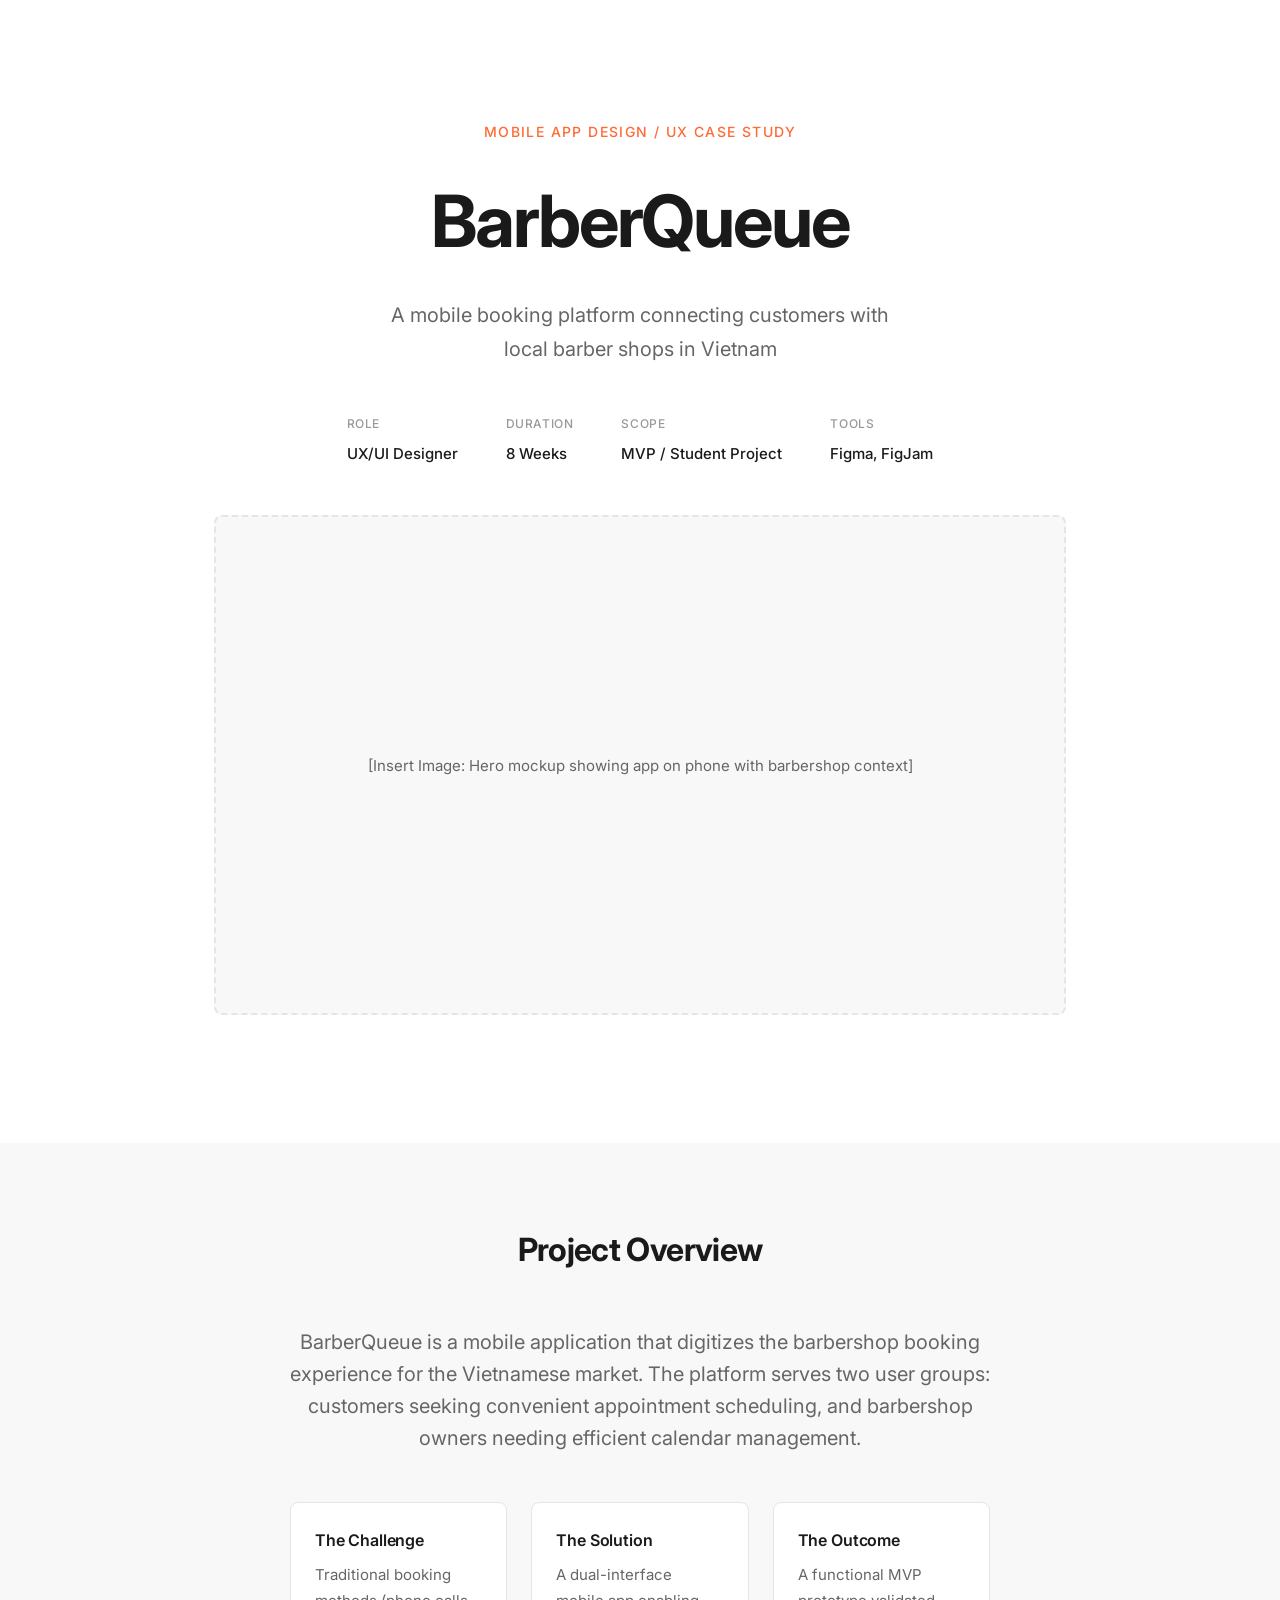
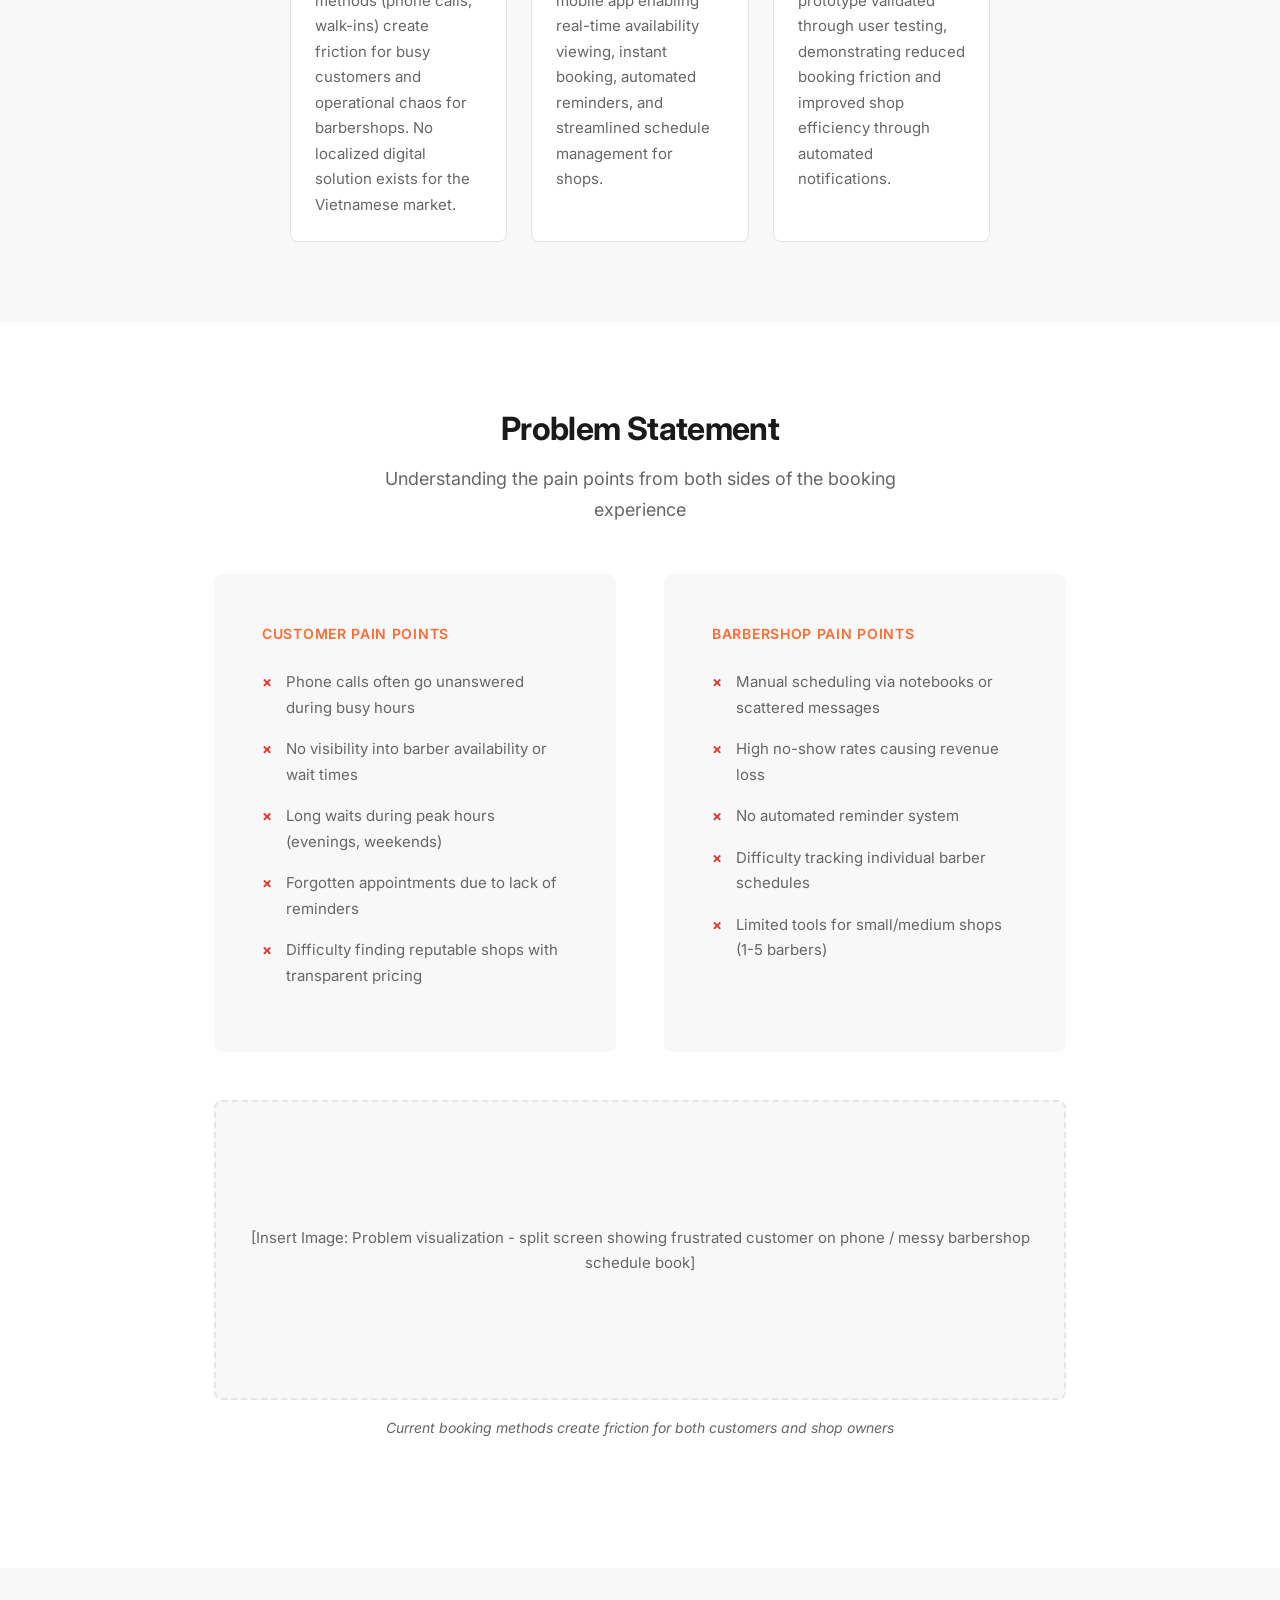
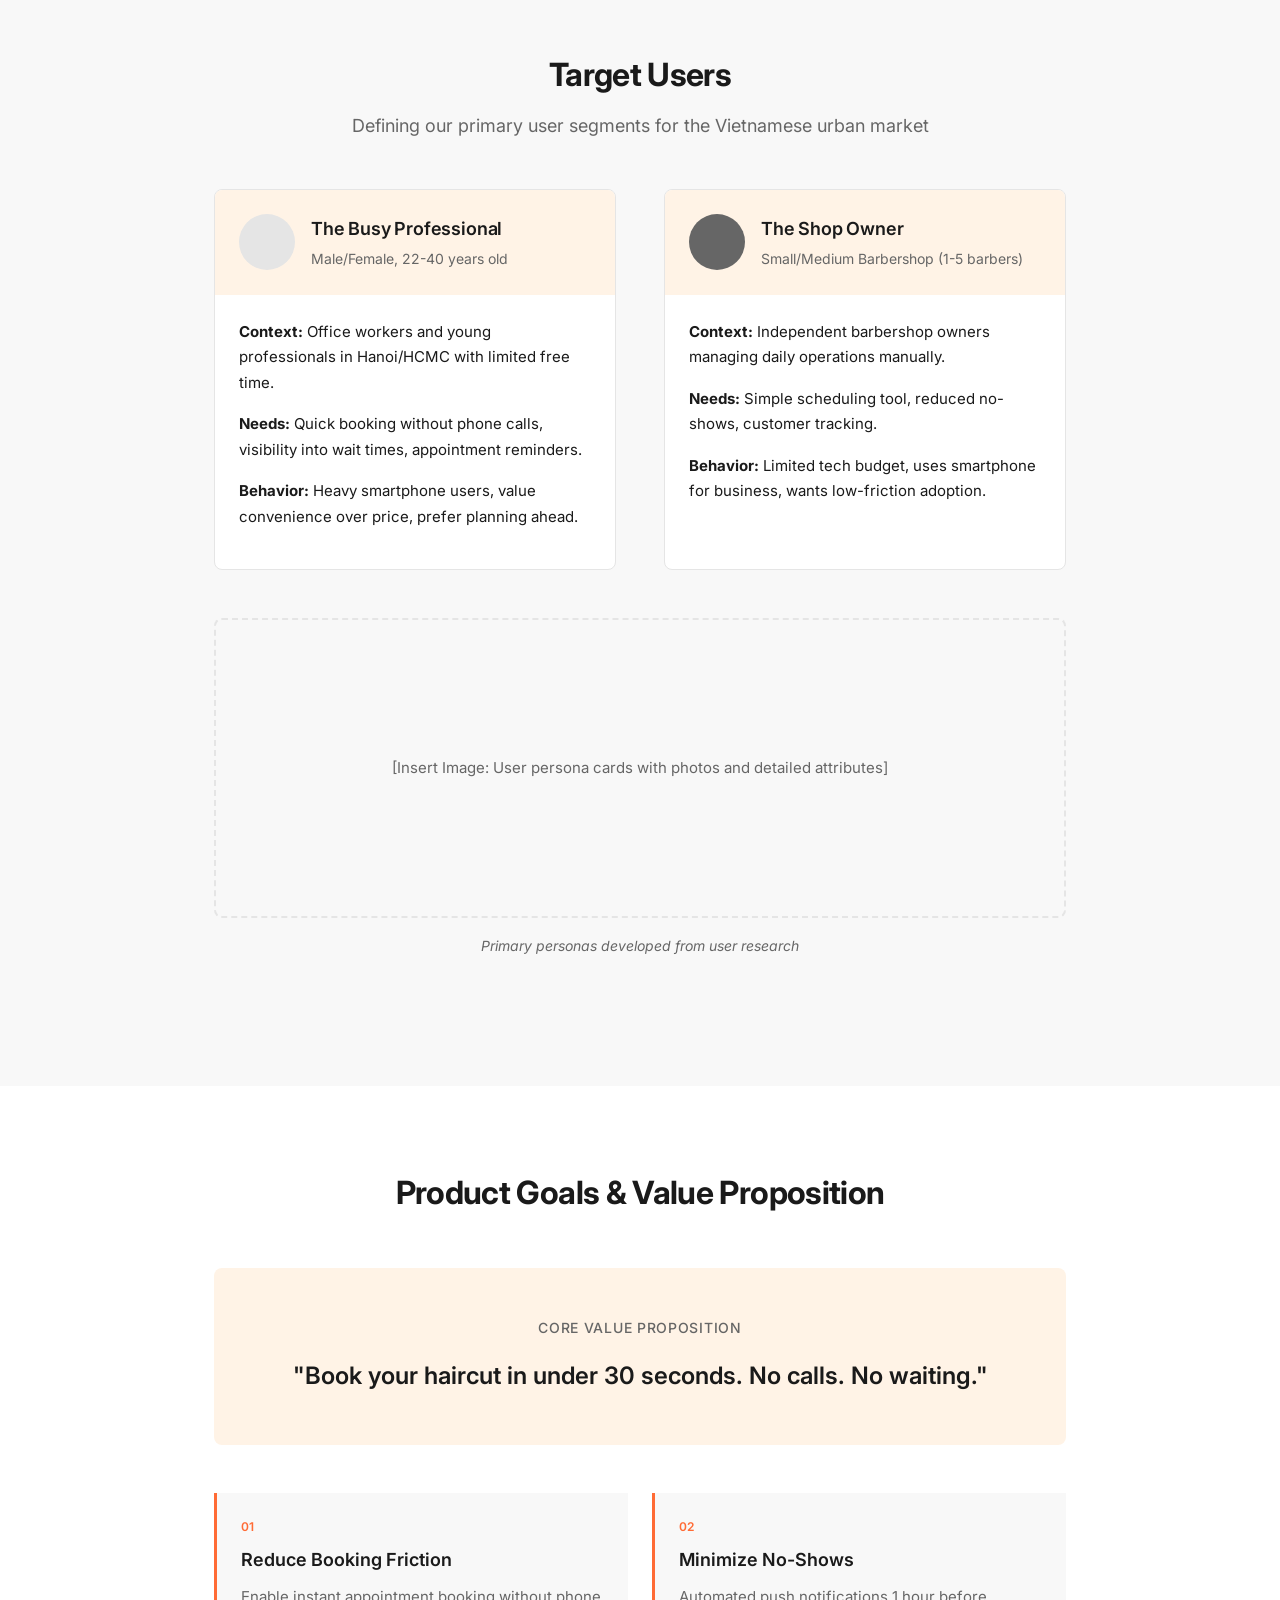
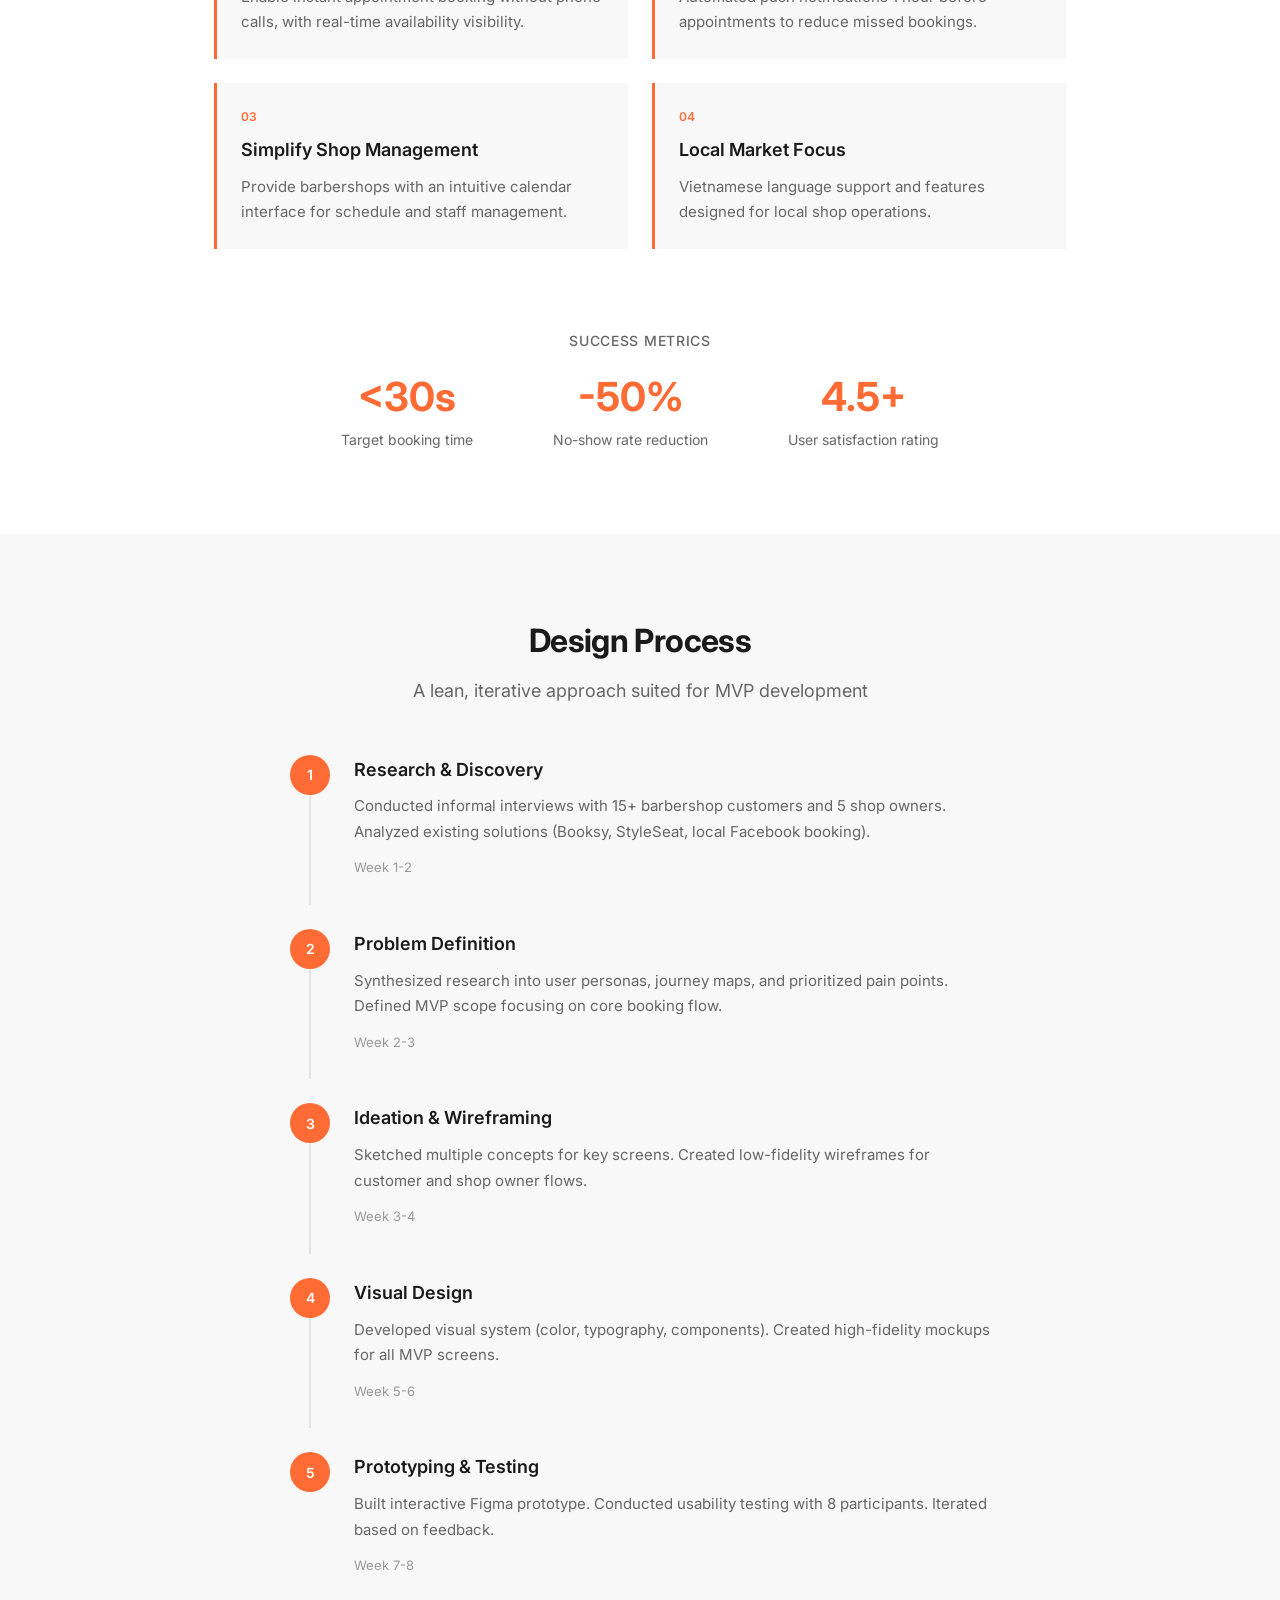
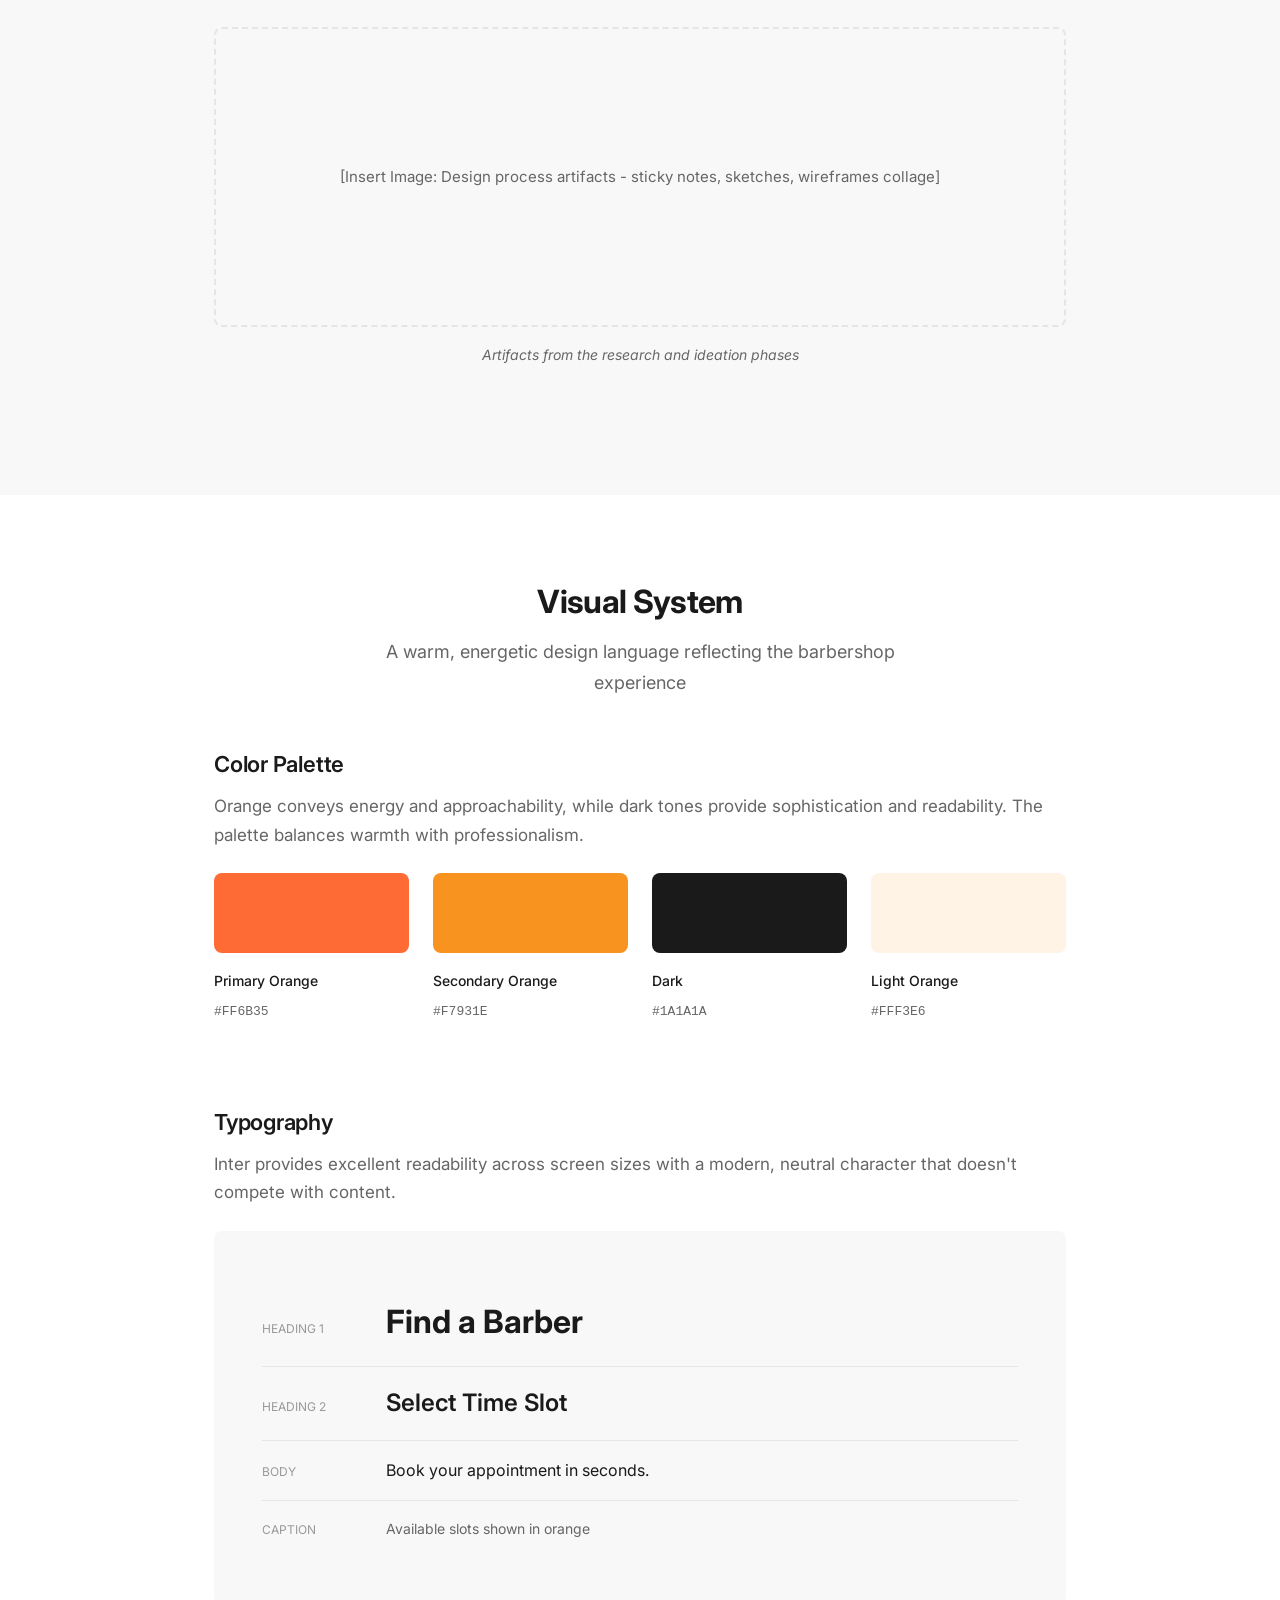
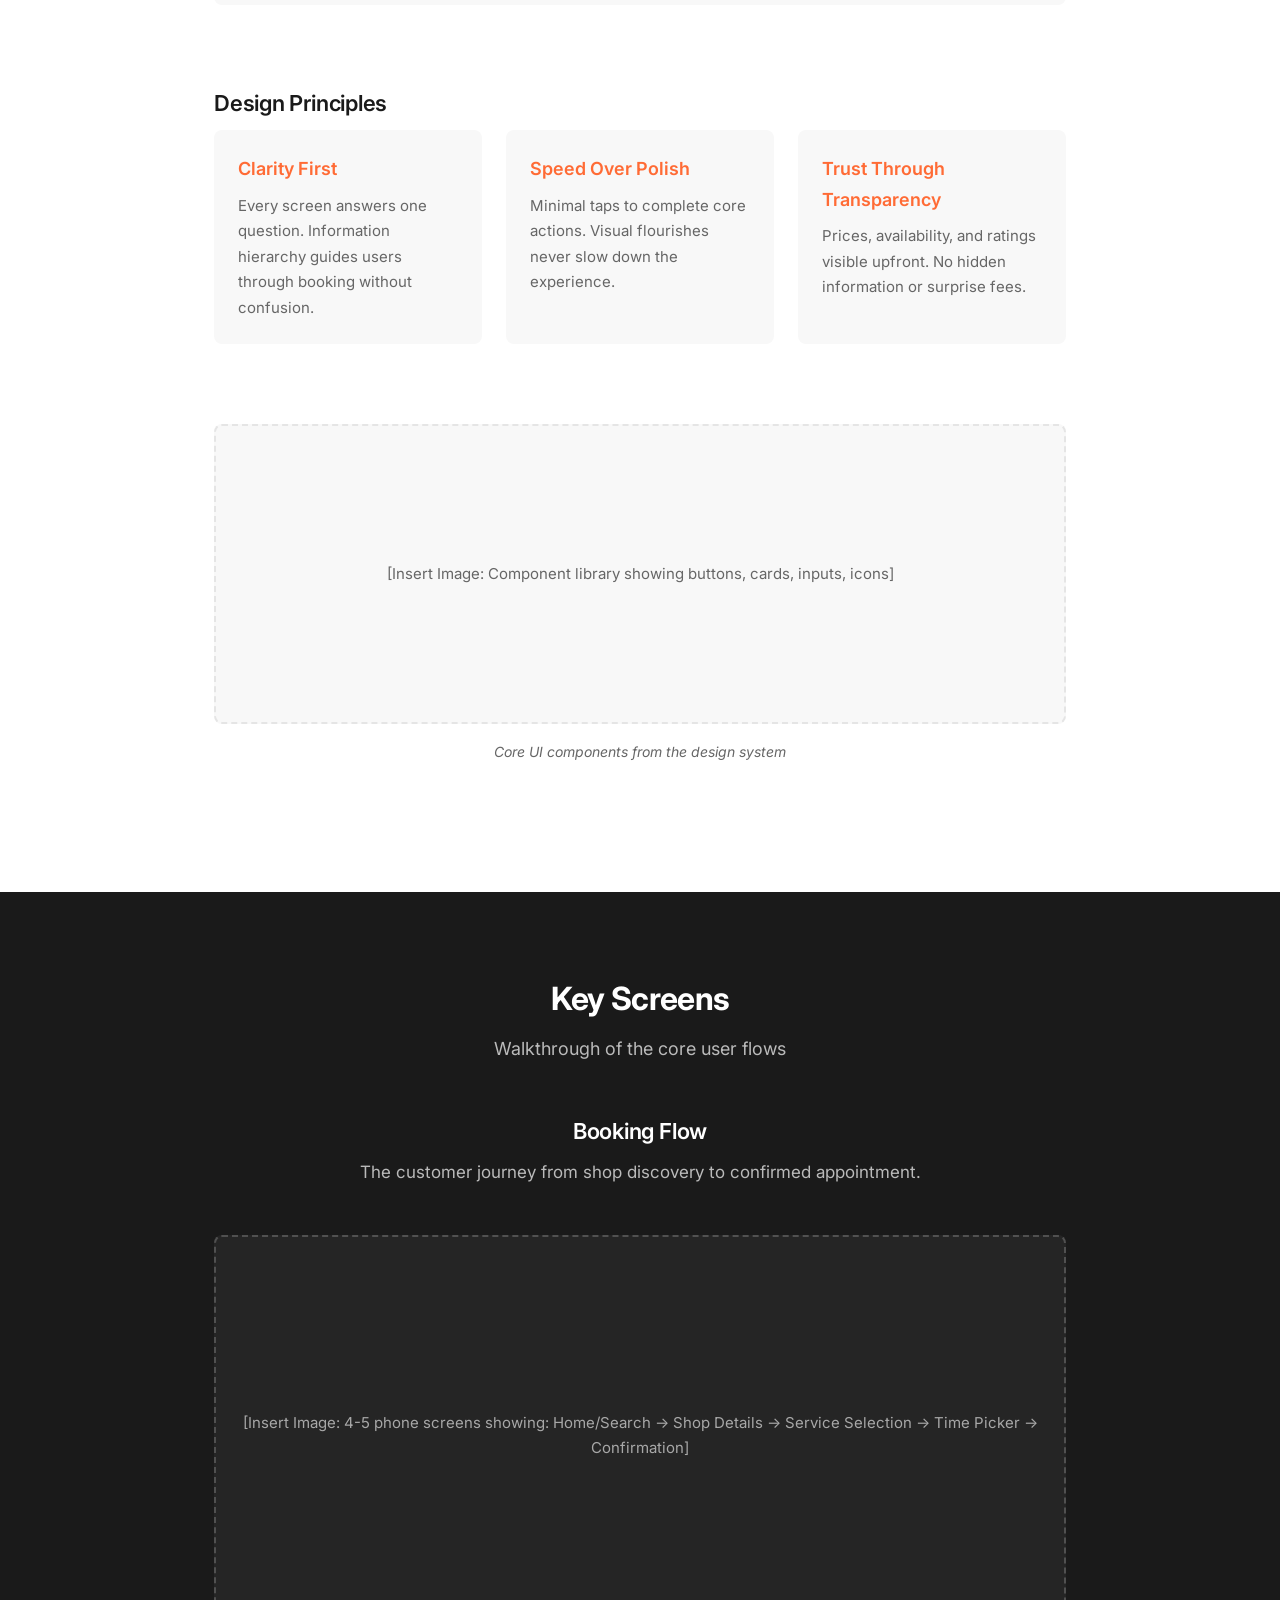
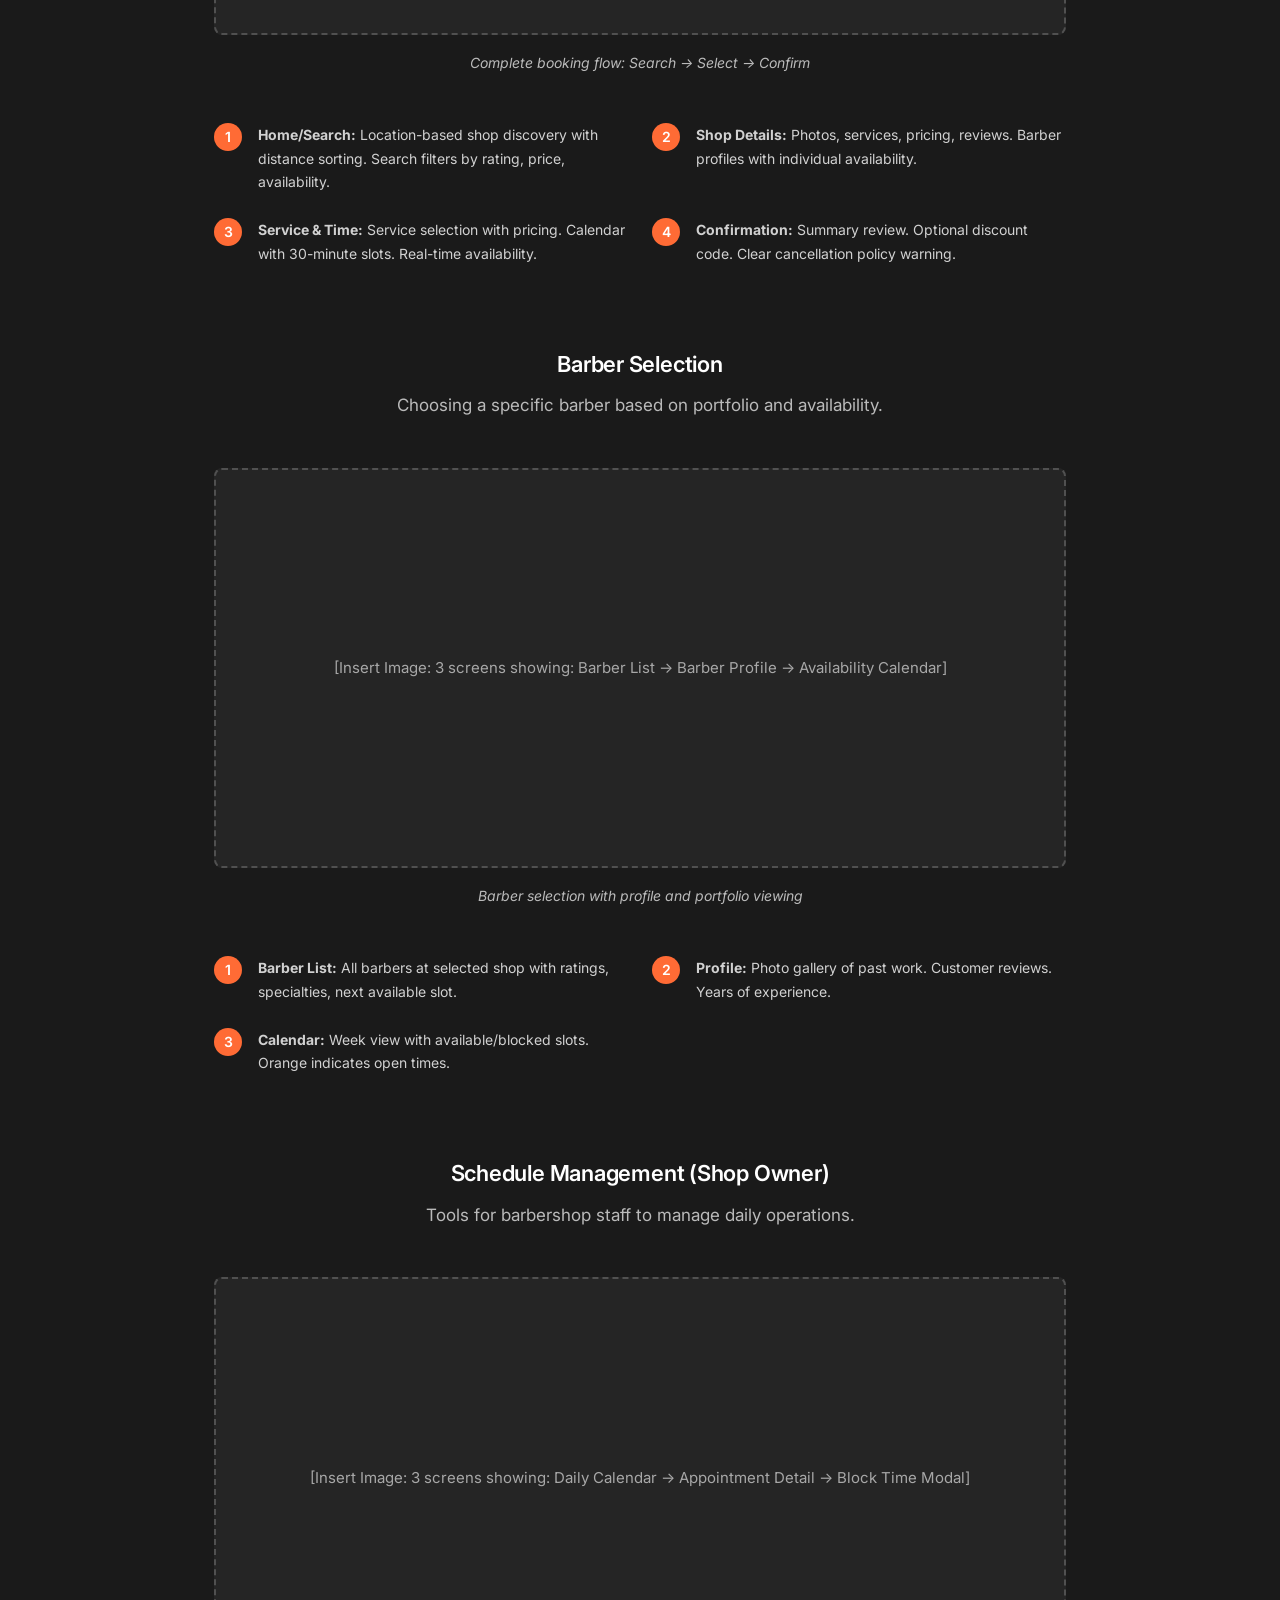
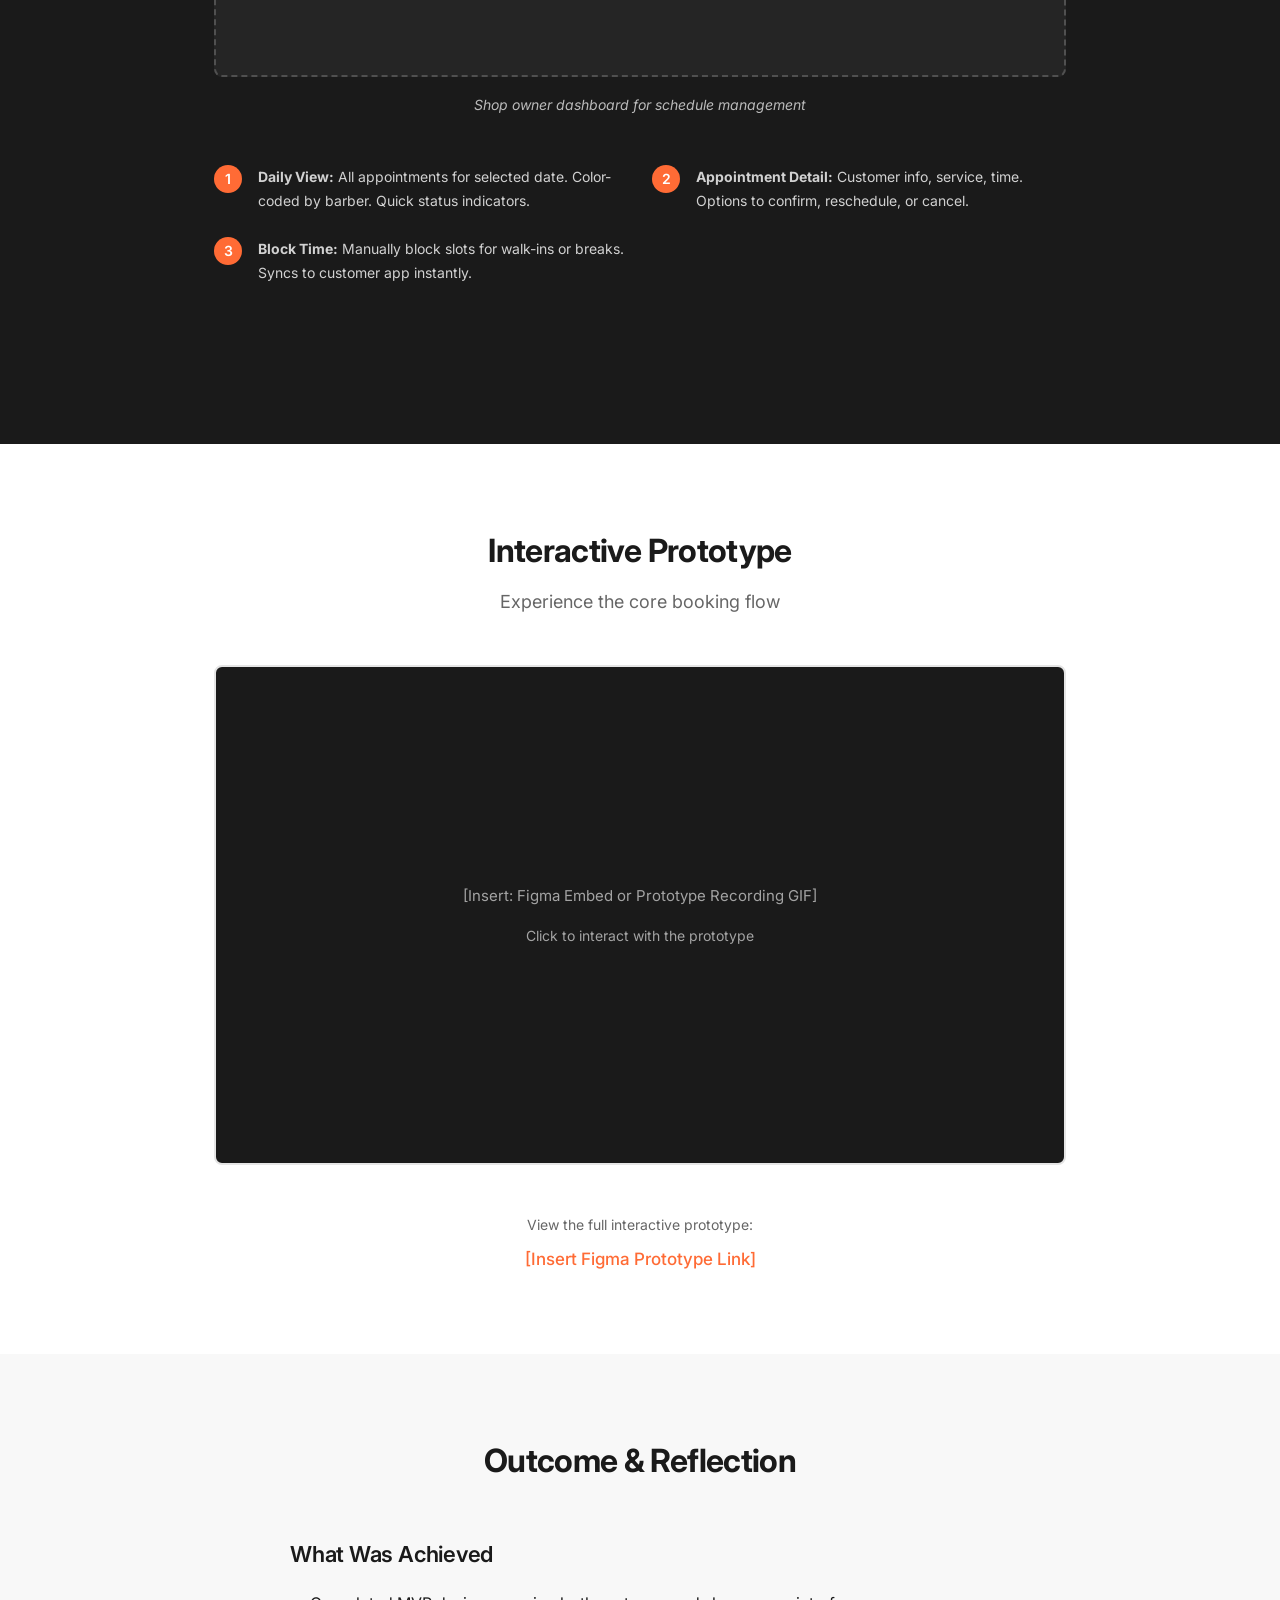
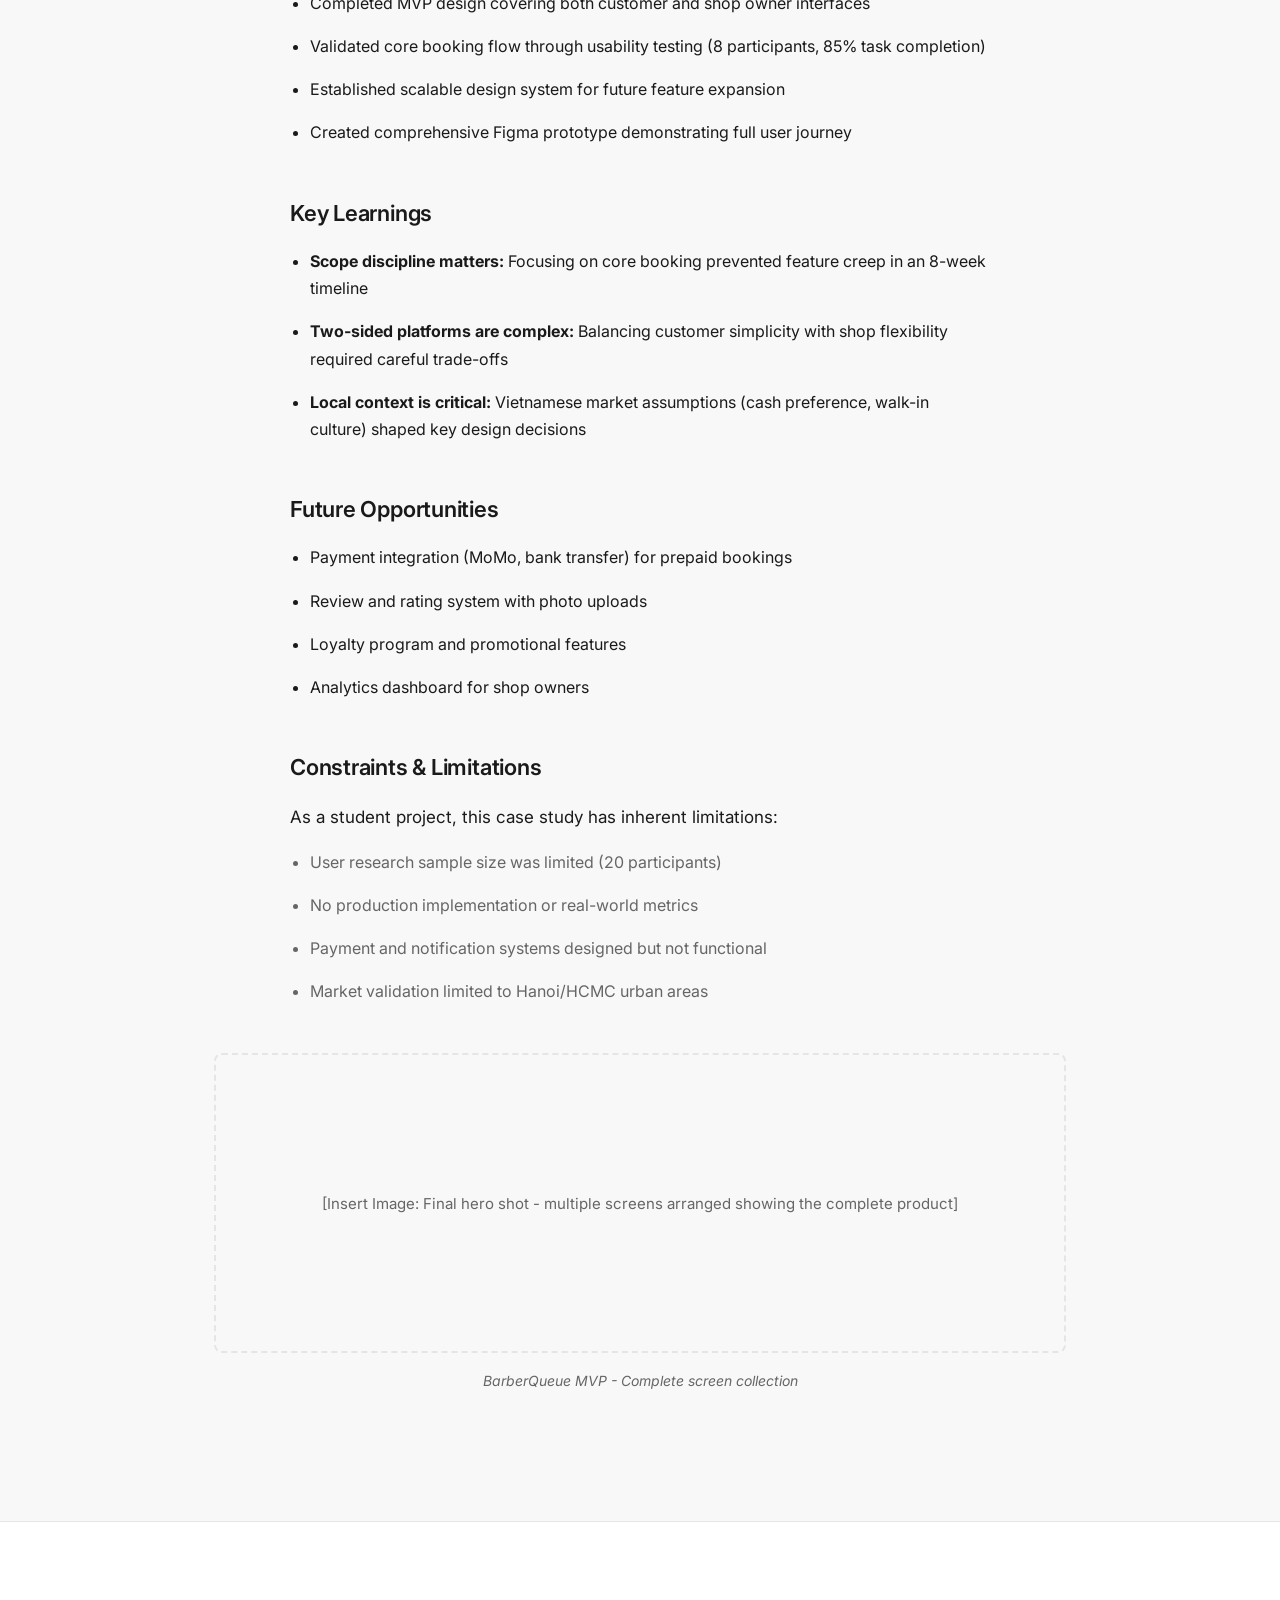
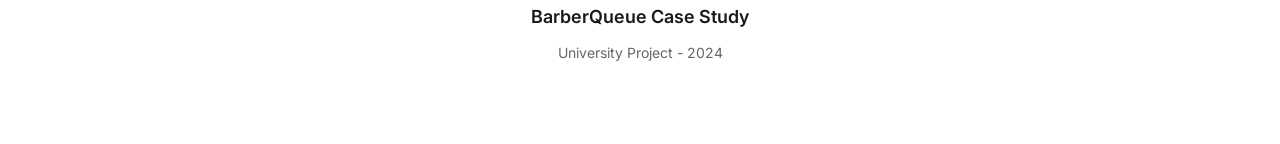
==== behance-demo/index.html @ 5336c6ef "Behance demo added" ====
<!DOCTYPE html>
<html lang="en">
<head>
  <meta charset="UTF-8">
  <meta name="viewport" content="width=device-width, initial-scale=1.0">
  <title>BarberQueue - Case Study Demo</title>
  <link rel="preconnect" href="https://fonts.googleapis.com">
  <link rel="preconnect" href="https://fonts.gstatic.com" crossorigin>
  <link href="https://fonts.googleapis.com/css2?family=Inter:wght@400;500;600;700&display=swap" rel="stylesheet">
  <link rel="stylesheet" href="style.css">
</head>
<body>

  <!-- ============================================
       SECTION 1: COVER / PROJECT TITLE
       ============================================ -->
  <section class="section section--cover">
    <div class="container">
      <div class="cover">
        <p class="cover__category">Mobile App Design / UX Case Study</p>
        <h1 class="cover__title">BarberQueue</h1>
        <p class="cover__subtitle">A mobile booking platform connecting customers with local barber shops in Vietnam</p>

        <div class="cover__meta">
          <div class="cover__meta-item">
            <span class="cover__meta-label">Role</span>
            <span class="cover__meta-value">UX/UI Designer</span>
          </div>
          <div class="cover__meta-item">
            <span class="cover__meta-label">Duration</span>
            <span class="cover__meta-value">8 Weeks</span>
          </div>
          <div class="cover__meta-item">
            <span class="cover__meta-label">Scope</span>
            <span class="cover__meta-value">MVP / Student Project</span>
          </div>
          <div class="cover__meta-item">
            <span class="cover__meta-label">Tools</span>
            <span class="cover__meta-value">Figma, FigJam</span>
          </div>
        </div>
      </div>

      <figure class="image-placeholder image-placeholder--hero">
        <div class="image-placeholder__inner">
          <span>[Insert Image: Hero mockup showing app on phone with barbershop context]</span>
        </div>
      </figure>
    </div>
  </section>

  <!-- ============================================
       SECTION 2: PROJECT OVERVIEW
       ============================================ -->
  <section class="section section--light">
    <div class="container">
      <header class="section__header">
        <h2 class="section__title">Project Overview</h2>
      </header>

      <div class="content-block">
        <p class="lead">BarberQueue is a mobile application that digitizes the barbershop booking experience for the Vietnamese market. The platform serves two user groups: customers seeking convenient appointment scheduling, and barbershop owners needing efficient calendar management.</p>

        <div class="overview-grid">
          <div class="overview-card">
            <h3>The Challenge</h3>
            <p>Traditional booking methods (phone calls, walk-ins) create friction for busy customers and operational chaos for barbershops. No localized digital solution exists for the Vietnamese market.</p>
          </div>
          <div class="overview-card">
            <h3>The Solution</h3>
            <p>A dual-interface mobile app enabling real-time availability viewing, instant booking, automated reminders, and streamlined schedule management for shops.</p>
          </div>
          <div class="overview-card">
            <h3>The Outcome</h3>
            <p>A functional MVP prototype validated through user testing, demonstrating reduced booking friction and improved shop efficiency through automated notifications.</p>
          </div>
        </div>
      </div>
    </div>
  </section>

  <!-- ============================================
       SECTION 3: PROBLEM STATEMENT
       ============================================ -->
  <section class="section">
    <div class="container">
      <header class="section__header">
        <h2 class="section__title">Problem Statement</h2>
        <p class="section__subtitle">Understanding the pain points from both sides of the booking experience</p>
      </header>

      <div class="problem-grid">
        <div class="problem-card">
          <span class="problem-card__icon">Customer Pain Points</span>
          <ul class="problem-list">
            <li>Phone calls often go unanswered during busy hours</li>
            <li>No visibility into barber availability or wait times</li>
            <li>Long waits during peak hours (evenings, weekends)</li>
            <li>Forgotten appointments due to lack of reminders</li>
            <li>Difficulty finding reputable shops with transparent pricing</li>
          </ul>
        </div>

        <div class="problem-card">
          <span class="problem-card__icon">Barbershop Pain Points</span>
          <ul class="problem-list">
            <li>Manual scheduling via notebooks or scattered messages</li>
            <li>High no-show rates causing revenue loss</li>
            <li>No automated reminder system</li>
            <li>Difficulty tracking individual barber schedules</li>
            <li>Limited tools for small/medium shops (1-5 barbers)</li>
          </ul>
        </div>
      </div>

      <figure class="image-placeholder">
        <div class="image-placeholder__inner">
          <span>[Insert Image: Problem visualization - split screen showing frustrated customer on phone / messy barbershop schedule book]</span>
        </div>
        <figcaption>Current booking methods create friction for both customers and shop owners</figcaption>
      </figure>
    </div>
  </section>

  <!-- ============================================
       SECTION 4: TARGET USERS
       ============================================ -->
  <section class="section section--light">
    <div class="container">
      <header class="section__header">
        <h2 class="section__title">Target Users</h2>
        <p class="section__subtitle">Defining our primary user segments for the Vietnamese urban market</p>
      </header>

      <div class="persona-grid">
        <div class="persona-card">
          <div class="persona-card__header">
            <div class="persona-card__avatar"></div>
            <div>
              <h3 class="persona-card__name">The Busy Professional</h3>
              <p class="persona-card__demo">Male/Female, 22-40 years old</p>
            </div>
          </div>
          <div class="persona-card__body">
            <p><strong>Context:</strong> Office workers and young professionals in Hanoi/HCMC with limited free time.</p>
            <p><strong>Needs:</strong> Quick booking without phone calls, visibility into wait times, appointment reminders.</p>
            <p><strong>Behavior:</strong> Heavy smartphone users, value convenience over price, prefer planning ahead.</p>
          </div>
        </div>

        <div class="persona-card">
          <div class="persona-card__header">
            <div class="persona-card__avatar persona-card__avatar--alt"></div>
            <div>
              <h3 class="persona-card__name">The Shop Owner</h3>
              <p class="persona-card__demo">Small/Medium Barbershop (1-5 barbers)</p>
            </div>
          </div>
          <div class="persona-card__body">
            <p><strong>Context:</strong> Independent barbershop owners managing daily operations manually.</p>
            <p><strong>Needs:</strong> Simple scheduling tool, reduced no-shows, customer tracking.</p>
            <p><strong>Behavior:</strong> Limited tech budget, uses smartphone for business, wants low-friction adoption.</p>
          </div>
        </div>
      </div>

      <figure class="image-placeholder">
        <div class="image-placeholder__inner">
          <span>[Insert Image: User persona cards with photos and detailed attributes]</span>
        </div>
        <figcaption>Primary personas developed from user research</figcaption>
      </figure>
    </div>
  </section>

  <!-- ============================================
       SECTION 5: PRODUCT GOALS & VALUE PROPOSITION
       ============================================ -->
  <section class="section">
    <div class="container">
      <header class="section__header">
        <h2 class="section__title">Product Goals & Value Proposition</h2>
      </header>

      <div class="goals-content">
        <div class="value-prop">
          <h3>Core Value Proposition</h3>
          <p class="value-prop__statement">"Book your haircut in under 30 seconds. No calls. No waiting."</p>
        </div>

        <div class="goals-grid">
          <div class="goal-card">
            <span class="goal-card__number">01</span>
            <h4>Reduce Booking Friction</h4>
            <p>Enable instant appointment booking without phone calls, with real-time availability visibility.</p>
          </div>
          <div class="goal-card">
            <span class="goal-card__number">02</span>
            <h4>Minimize No-Shows</h4>
            <p>Automated push notifications 1 hour before appointments to reduce missed bookings.</p>
          </div>
          <div class="goal-card">
            <span class="goal-card__number">03</span>
            <h4>Simplify Shop Management</h4>
            <p>Provide barbershops with an intuitive calendar interface for schedule and staff management.</p>
          </div>
          <div class="goal-card">
            <span class="goal-card__number">04</span>
            <h4>Local Market Focus</h4>
            <p>Vietnamese language support and features designed for local shop operations.</p>
          </div>
        </div>
      </div>

      <div class="metrics-block">
        <h3>Success Metrics</h3>
        <div class="metrics-grid">
          <div class="metric">
            <span class="metric__value">&lt;30s</span>
            <span class="metric__label">Target booking time</span>
          </div>
          <div class="metric">
            <span class="metric__value">-50%</span>
            <span class="metric__label">No-show rate reduction</span>
          </div>
          <div class="metric">
            <span class="metric__value">4.5+</span>
            <span class="metric__label">User satisfaction rating</span>
          </div>
        </div>
      </div>
    </div>
  </section>

  <!-- ============================================
       SECTION 6: DESIGN PROCESS
       ============================================ -->
  <section class="section section--light">
    <div class="container">
      <header class="section__header">
        <h2 class="section__title">Design Process</h2>
        <p class="section__subtitle">A lean, iterative approach suited for MVP development</p>
      </header>

      <div class="process-timeline">
        <div class="process-step">
          <div class="process-step__marker">1</div>
          <div class="process-step__content">
            <h4>Research & Discovery</h4>
            <p>Conducted informal interviews with 15+ barbershop customers and 5 shop owners. Analyzed existing solutions (Booksy, StyleSeat, local Facebook booking).</p>
            <span class="process-step__duration">Week 1-2</span>
          </div>
        </div>

        <div class="process-step">
          <div class="process-step__marker">2</div>
          <div class="process-step__content">
            <h4>Problem Definition</h4>
            <p>Synthesized research into user personas, journey maps, and prioritized pain points. Defined MVP scope focusing on core booking flow.</p>
            <span class="process-step__duration">Week 2-3</span>
          </div>
        </div>

        <div class="process-step">
          <div class="process-step__marker">3</div>
          <div class="process-step__content">
            <h4>Ideation & Wireframing</h4>
            <p>Sketched multiple concepts for key screens. Created low-fidelity wireframes for customer and shop owner flows.</p>
            <span class="process-step__duration">Week 3-4</span>
          </div>
        </div>

        <div class="process-step">
          <div class="process-step__marker">4</div>
          <div class="process-step__content">
            <h4>Visual Design</h4>
            <p>Developed visual system (color, typography, components). Created high-fidelity mockups for all MVP screens.</p>
            <span class="process-step__duration">Week 5-6</span>
          </div>
        </div>

        <div class="process-step">
          <div class="process-step__marker">5</div>
          <div class="process-step__content">
            <h4>Prototyping & Testing</h4>
            <p>Built interactive Figma prototype. Conducted usability testing with 8 participants. Iterated based on feedback.</p>
            <span class="process-step__duration">Week 7-8</span>
          </div>
        </div>
      </div>

      <figure class="image-placeholder">
        <div class="image-placeholder__inner">
          <span>[Insert Image: Design process artifacts - sticky notes, sketches, wireframes collage]</span>
        </div>
        <figcaption>Artifacts from the research and ideation phases</figcaption>
      </figure>
    </div>
  </section>

  <!-- ============================================
       SECTION 7: VISUAL SYSTEM
       ============================================ -->
  <section class="section">
    <div class="container">
      <header class="section__header">
        <h2 class="section__title">Visual System</h2>
        <p class="section__subtitle">A warm, energetic design language reflecting the barbershop experience</p>
      </header>

      <!-- 7.1 Color Palette -->
      <div class="visual-subsection">
        <h3>Color Palette</h3>
        <p>Orange conveys energy and approachability, while dark tones provide sophistication and readability. The palette balances warmth with professionalism.</p>

        <div class="color-grid">
          <div class="color-swatch" style="--swatch-color: #FF6B35;">
            <div class="color-swatch__preview"></div>
            <div class="color-swatch__info">
              <span class="color-swatch__name">Primary Orange</span>
              <span class="color-swatch__value">#FF6B35</span>
            </div>
          </div>
          <div class="color-swatch" style="--swatch-color: #F7931E;">
            <div class="color-swatch__preview"></div>
            <div class="color-swatch__info">
              <span class="color-swatch__name">Secondary Orange</span>
              <span class="color-swatch__value">#F7931E</span>
            </div>
          </div>
          <div class="color-swatch" style="--swatch-color: #1A1A1A;">
            <div class="color-swatch__preview"></div>
            <div class="color-swatch__info">
              <span class="color-swatch__name">Dark</span>
              <span class="color-swatch__value">#1A1A1A</span>
            </div>
          </div>
          <div class="color-swatch" style="--swatch-color: #FFF3E6;">
            <div class="color-swatch__preview"></div>
            <div class="color-swatch__info">
              <span class="color-swatch__name">Light Orange</span>
              <span class="color-swatch__value">#FFF3E6</span>
            </div>
          </div>
        </div>
      </div>

      <!-- 7.2 Typography -->
      <div class="visual-subsection">
        <h3>Typography</h3>
        <p>Inter provides excellent readability across screen sizes with a modern, neutral character that doesn't compete with content.</p>

        <div class="typography-showcase">
          <div class="type-sample">
            <span class="type-sample__label">Heading 1</span>
            <span class="type-sample__preview" style="font-size: 32px; font-weight: 700;">Find a Barber</span>
          </div>
          <div class="type-sample">
            <span class="type-sample__label">Heading 2</span>
            <span class="type-sample__preview" style="font-size: 24px; font-weight: 600;">Select Time Slot</span>
          </div>
          <div class="type-sample">
            <span class="type-sample__label">Body</span>
            <span class="type-sample__preview" style="font-size: 16px; font-weight: 400;">Book your appointment in seconds.</span>
          </div>
          <div class="type-sample">
            <span class="type-sample__label">Caption</span>
            <span class="type-sample__preview" style="font-size: 14px; font-weight: 400; color: #666;">Available slots shown in orange</span>
          </div>
        </div>
      </div>

      <!-- 7.3 Design Principles -->
      <div class="visual-subsection">
        <h3>Design Principles</h3>

        <div class="principles-grid">
          <div class="principle-card">
            <h4>Clarity First</h4>
            <p>Every screen answers one question. Information hierarchy guides users through booking without confusion.</p>
          </div>
          <div class="principle-card">
            <h4>Speed Over Polish</h4>
            <p>Minimal taps to complete core actions. Visual flourishes never slow down the experience.</p>
          </div>
          <div class="principle-card">
            <h4>Trust Through Transparency</h4>
            <p>Prices, availability, and ratings visible upfront. No hidden information or surprise fees.</p>
          </div>
        </div>
      </div>

      <figure class="image-placeholder">
        <div class="image-placeholder__inner">
          <span>[Insert Image: Component library showing buttons, cards, inputs, icons]</span>
        </div>
        <figcaption>Core UI components from the design system</figcaption>
      </figure>
    </div>
  </section>

  <!-- ============================================
       SECTION 8: KEY SCREENS
       ============================================ -->
  <section class="section section--dark">
    <div class="container">
      <header class="section__header">
        <h2 class="section__title">Key Screens</h2>
        <p class="section__subtitle">Walkthrough of the core user flows</p>
      </header>

      <!-- 8.1 Booking Flow -->
      <div class="screens-subsection">
        <h3>Booking Flow</h3>
        <p>The customer journey from shop discovery to confirmed appointment.</p>

        <figure class="image-placeholder image-placeholder--screens">
          <div class="image-placeholder__inner">
            <span>[Insert Image: 4-5 phone screens showing: Home/Search → Shop Details → Service Selection → Time Picker → Confirmation]</span>
          </div>
          <figcaption>Complete booking flow: Search → Select → Confirm</figcaption>
        </figure>

        <div class="screen-annotations">
          <div class="annotation">
            <span class="annotation__num">1</span>
            <p><strong>Home/Search:</strong> Location-based shop discovery with distance sorting. Search filters by rating, price, availability.</p>
          </div>
          <div class="annotation">
            <span class="annotation__num">2</span>
            <p><strong>Shop Details:</strong> Photos, services, pricing, reviews. Barber profiles with individual availability.</p>
          </div>
          <div class="annotation">
            <span class="annotation__num">3</span>
            <p><strong>Service & Time:</strong> Service selection with pricing. Calendar with 30-minute slots. Real-time availability.</p>
          </div>
          <div class="annotation">
            <span class="annotation__num">4</span>
            <p><strong>Confirmation:</strong> Summary review. Optional discount code. Clear cancellation policy warning.</p>
          </div>
        </div>
      </div>

      <!-- 8.2 Barber Selection -->
      <div class="screens-subsection">
        <h3>Barber Selection</h3>
        <p>Choosing a specific barber based on portfolio and availability.</p>

        <figure class="image-placeholder image-placeholder--screens">
          <div class="image-placeholder__inner">
            <span>[Insert Image: 3 screens showing: Barber List → Barber Profile → Availability Calendar]</span>
          </div>
          <figcaption>Barber selection with profile and portfolio viewing</figcaption>
        </figure>

        <div class="screen-annotations">
          <div class="annotation">
            <span class="annotation__num">1</span>
            <p><strong>Barber List:</strong> All barbers at selected shop with ratings, specialties, next available slot.</p>
          </div>
          <div class="annotation">
            <span class="annotation__num">2</span>
            <p><strong>Profile:</strong> Photo gallery of past work. Customer reviews. Years of experience.</p>
          </div>
          <div class="annotation">
            <span class="annotation__num">3</span>
            <p><strong>Calendar:</strong> Week view with available/blocked slots. Orange indicates open times.</p>
          </div>
        </div>
      </div>

      <!-- 8.3 Schedule Management -->
      <div class="screens-subsection">
        <h3>Schedule Management (Shop Owner)</h3>
        <p>Tools for barbershop staff to manage daily operations.</p>

        <figure class="image-placeholder image-placeholder--screens">
          <div class="image-placeholder__inner">
            <span>[Insert Image: 3 screens showing: Daily Calendar → Appointment Detail → Block Time Modal]</span>
          </div>
          <figcaption>Shop owner dashboard for schedule management</figcaption>
        </figure>

        <div class="screen-annotations">
          <div class="annotation">
            <span class="annotation__num">1</span>
            <p><strong>Daily View:</strong> All appointments for selected date. Color-coded by barber. Quick status indicators.</p>
          </div>
          <div class="annotation">
            <span class="annotation__num">2</span>
            <p><strong>Appointment Detail:</strong> Customer info, service, time. Options to confirm, reschedule, or cancel.</p>
          </div>
          <div class="annotation">
            <span class="annotation__num">3</span>
            <p><strong>Block Time:</strong> Manually block slots for walk-ins or breaks. Syncs to customer app instantly.</p>
          </div>
        </div>
      </div>
    </div>
  </section>

  <!-- ============================================
       SECTION 9: INTERACTIVE PROTOTYPE
       ============================================ -->
  <section class="section">
    <div class="container">
      <header class="section__header">
        <h2 class="section__title">Interactive Prototype</h2>
        <p class="section__subtitle">Experience the core booking flow</p>
      </header>

      <div class="prototype-block">
        <figure class="image-placeholder image-placeholder--prototype">
          <div class="image-placeholder__inner">
            <span>[Insert: Figma Embed or Prototype Recording GIF]</span>
            <p style="margin-top: 16px; font-size: 14px;">Click to interact with the prototype</p>
          </div>
        </figure>

        <div class="prototype-links">
          <p>View the full interactive prototype:</p>
          <a href="#" class="prototype-link">[Insert Figma Prototype Link]</a>
        </div>
      </div>
    </div>
  </section>

  <!-- ============================================
       SECTION 10: OUTCOME & REFLECTION
       ============================================ -->
  <section class="section section--light">
    <div class="container">
      <header class="section__header">
        <h2 class="section__title">Outcome & Reflection</h2>
      </header>

      <div class="outcome-content">
        <div class="outcome-section">
          <h3>What Was Achieved</h3>
          <ul class="outcome-list">
            <li>Completed MVP design covering both customer and shop owner interfaces</li>
            <li>Validated core booking flow through usability testing (8 participants, 85% task completion)</li>
            <li>Established scalable design system for future feature expansion</li>
            <li>Created comprehensive Figma prototype demonstrating full user journey</li>
          </ul>
        </div>

        <div class="outcome-section">
          <h3>Key Learnings</h3>
          <ul class="outcome-list">
            <li><strong>Scope discipline matters:</strong> Focusing on core booking prevented feature creep in an 8-week timeline</li>
            <li><strong>Two-sided platforms are complex:</strong> Balancing customer simplicity with shop flexibility required careful trade-offs</li>
            <li><strong>Local context is critical:</strong> Vietnamese market assumptions (cash preference, walk-in culture) shaped key design decisions</li>
          </ul>
        </div>

        <div class="outcome-section">
          <h3>Future Opportunities</h3>
          <ul class="outcome-list">
            <li>Payment integration (MoMo, bank transfer) for prepaid bookings</li>
            <li>Review and rating system with photo uploads</li>
            <li>Loyalty program and promotional features</li>
            <li>Analytics dashboard for shop owners</li>
          </ul>
        </div>

        <div class="outcome-section">
          <h3>Constraints & Limitations</h3>
          <p>As a student project, this case study has inherent limitations:</p>
          <ul class="outcome-list outcome-list--muted">
            <li>User research sample size was limited (20 participants)</li>
            <li>No production implementation or real-world metrics</li>
            <li>Payment and notification systems designed but not functional</li>
            <li>Market validation limited to Hanoi/HCMC urban areas</li>
          </ul>
        </div>
      </div>

      <figure class="image-placeholder">
        <div class="image-placeholder__inner">
          <span>[Insert Image: Final hero shot - multiple screens arranged showing the complete product]</span>
        </div>
        <figcaption>BarberQueue MVP - Complete screen collection</figcaption>
      </figure>
    </div>
  </section>

  <!-- ============================================
       FOOTER
       ============================================ -->
  <footer class="footer">
    <div class="container">
      <p class="footer__text">BarberQueue Case Study</p>
      <p class="footer__meta">University Project - 2024</p>
    </div>
  </footer>

</body>
</html>
---- behance-demo/style.css ----
/* ============================================
   BarberQueue Case Study - Demo Styles
   Clean, neutral styling for content review
   ============================================ */

/* CSS Variables */
:root {
  --font-family: 'Inter', -apple-system, BlinkMacSystemFont, sans-serif;

  /* Neutral palette for case study */
  --color-text: #1a1a1a;
  --color-text-muted: #666666;
  --color-text-light: #999999;
  --color-bg: #ffffff;
  --color-bg-light: #f8f8f8;
  --color-bg-dark: #1a1a1a;
  --color-border: #e5e5e5;

  /* Accent (from BarberQueue brand) */
  --color-accent: #FF6B35;
  --color-accent-light: #FFF3E6;

  /* Spacing */
  --space-xs: 8px;
  --space-sm: 16px;
  --space-md: 24px;
  --space-lg: 48px;
  --space-xl: 80px;
  --space-2xl: 120px;

  /* Layout */
  --max-width: 900px;
  --max-width-narrow: 700px;
}

/* Reset */
*, *::before, *::after {
  box-sizing: border-box;
  margin: 0;
  padding: 0;
}

html {
  scroll-behavior: smooth;
}

body {
  font-family: var(--font-family);
  font-size: 17px;
  line-height: 1.7;
  color: var(--color-text);
  background: var(--color-bg);
  -webkit-font-smoothing: antialiased;
}

img {
  max-width: 100%;
  height: auto;
}

a {
  color: var(--color-accent);
  text-decoration: none;
}

a:hover {
  text-decoration: underline;
}

ul, ol {
  padding-left: 1.5em;
}

li {
  margin-bottom: 0.5em;
}

/* ============================================
   Layout
   ============================================ */
.container {
  max-width: var(--max-width);
  margin: 0 auto;
  padding: 0 var(--space-md);
}

.section {
  padding: var(--space-xl) 0;
}

.section--light {
  background: var(--color-bg-light);
}

.section--dark {
  background: var(--color-bg-dark);
  color: #ffffff;
}

.section--dark .section__subtitle,
.section--dark .color-swatch__value,
.section--dark figcaption {
  color: rgba(255, 255, 255, 0.7);
}

.section__header {
  text-align: center;
  margin-bottom: var(--space-lg);
}

.section__title {
  font-size: 32px;
  font-weight: 700;
  margin-bottom: var(--space-xs);
  letter-spacing: -0.02em;
}

.section__subtitle {
  font-size: 18px;
  color: var(--color-text-muted);
  max-width: 600px;
  margin: 0 auto;
}

/* ============================================
   Typography
   ============================================ */
h3 {
  font-size: 22px;
  font-weight: 600;
  margin-bottom: var(--space-sm);
  letter-spacing: -0.01em;
}

h4 {
  font-size: 18px;
  font-weight: 600;
  margin-bottom: var(--space-xs);
}

p {
  margin-bottom: 1em;
}

p:last-child {
  margin-bottom: 0;
}

.lead {
  font-size: 20px;
  line-height: 1.6;
  color: var(--color-text-muted);
  max-width: var(--max-width-narrow);
  margin: 0 auto var(--space-lg);
  text-align: center;
}

/* ============================================
   Section 1: Cover
   ============================================ */
.section--cover {
  padding-top: var(--space-2xl);
  padding-bottom: var(--space-xl);
}

.cover {
  text-align: center;
  margin-bottom: var(--space-lg);
}

.cover__category {
  font-size: 14px;
  font-weight: 500;
  color: var(--color-accent);
  text-transform: uppercase;
  letter-spacing: 0.1em;
  margin-bottom: var(--space-sm);
}

.cover__title {
  font-size: clamp(48px, 8vw, 72px);
  font-weight: 700;
  letter-spacing: -0.03em;
  margin-bottom: var(--space-sm);
}

.cover__subtitle {
  font-size: 20px;
  color: var(--color-text-muted);
  max-width: 500px;
  margin: 0 auto var(--space-lg);
}

.cover__meta {
  display: flex;
  justify-content: center;
  flex-wrap: wrap;
  gap: var(--space-lg);
}

.cover__meta-item {
  text-align: left;
}

.cover__meta-label {
  display: block;
  font-size: 12px;
  font-weight: 500;
  color: var(--color-text-light);
  text-transform: uppercase;
  letter-spacing: 0.05em;
  margin-bottom: 4px;
}

.cover__meta-value {
  font-size: 15px;
  font-weight: 500;
}

/* ============================================
   Image Placeholders
   ============================================ */
.image-placeholder {
  margin: var(--space-lg) 0;
}

.image-placeholder__inner {
  background: var(--color-bg-light);
  border: 2px dashed var(--color-border);
  border-radius: 8px;
  padding: var(--space-xl) var(--space-md);
  text-align: center;
  color: var(--color-text-muted);
  font-size: 15px;
  min-height: 300px;
  display: flex;
  flex-direction: column;
  align-items: center;
  justify-content: center;
}

.section--dark .image-placeholder__inner {
  background: rgba(255, 255, 255, 0.05);
  border-color: rgba(255, 255, 255, 0.2);
  color: rgba(255, 255, 255, 0.6);
}

.image-placeholder--hero .image-placeholder__inner {
  min-height: 500px;
}

.image-placeholder--screens .image-placeholder__inner {
  min-height: 400px;
}

.image-placeholder--prototype .image-placeholder__inner {
  min-height: 500px;
  background: var(--color-bg-dark);
  border-style: solid;
  color: rgba(255, 255, 255, 0.6);
}

figcaption {
  text-align: center;
  font-size: 14px;
  color: var(--color-text-muted);
  margin-top: var(--space-sm);
  font-style: italic;
}

/* ============================================
   Content Blocks
   ============================================ */
.content-block {
  max-width: var(--max-width-narrow);
  margin: 0 auto;
}

/* Overview Grid */
.overview-grid {
  display: grid;
  grid-template-columns: repeat(3, 1fr);
  gap: var(--space-md);
  margin-top: var(--space-lg);
}

.overview-card {
  padding: var(--space-md);
  background: var(--color-bg);
  border-radius: 8px;
  border: 1px solid var(--color-border);
}

.overview-card h3 {
  font-size: 16px;
  margin-bottom: var(--space-xs);
}

.overview-card p {
  font-size: 15px;
  color: var(--color-text-muted);
}

/* Problem Grid */
.problem-grid {
  display: grid;
  grid-template-columns: repeat(2, 1fr);
  gap: var(--space-lg);
}

.problem-card {
  padding: var(--space-lg);
  background: var(--color-bg-light);
  border-radius: 8px;
}

.problem-card__icon {
  display: block;
  font-size: 14px;
  font-weight: 600;
  color: var(--color-accent);
  text-transform: uppercase;
  letter-spacing: 0.05em;
  margin-bottom: var(--space-md);
}

.problem-list {
  list-style: none;
  padding: 0;
}

.problem-list li {
  position: relative;
  padding-left: var(--space-md);
  margin-bottom: var(--space-sm);
  font-size: 15px;
  color: var(--color-text-muted);
}

.problem-list li::before {
  content: '×';
  position: absolute;
  left: 0;
  color: #e53935;
  font-weight: 700;
}

/* Persona Grid */
.persona-grid {
  display: grid;
  grid-template-columns: repeat(2, 1fr);
  gap: var(--space-lg);
}

.persona-card {
  background: var(--color-bg);
  border-radius: 8px;
  border: 1px solid var(--color-border);
  overflow: hidden;
}

.persona-card__header {
  display: flex;
  align-items: center;
  gap: var(--space-sm);
  padding: var(--space-md);
  background: var(--color-accent-light);
}

.persona-card__avatar {
  width: 56px;
  height: 56px;
  background: var(--color-border);
  border-radius: 50%;
}

.persona-card__avatar--alt {
  background: var(--color-text-muted);
}

.persona-card__name {
  font-size: 18px;
  margin-bottom: 2px;
}

.persona-card__demo {
  font-size: 14px;
  color: var(--color-text-muted);
  margin: 0;
}

.persona-card__body {
  padding: var(--space-md);
}

.persona-card__body p {
  font-size: 15px;
  margin-bottom: var(--space-sm);
}

/* Goals Section */
.value-prop {
  text-align: center;
  padding: var(--space-lg);
  background: var(--color-accent-light);
  border-radius: 8px;
  margin-bottom: var(--space-lg);
}

.value-prop h3 {
  font-size: 14px;
  font-weight: 500;
  color: var(--color-text-muted);
  text-transform: uppercase;
  letter-spacing: 0.05em;
  margin-bottom: var(--space-sm);
}

.value-prop__statement {
  font-size: 24px;
  font-weight: 600;
  color: var(--color-text);
  margin: 0;
}

.goals-grid {
  display: grid;
  grid-template-columns: repeat(2, 1fr);
  gap: var(--space-md);
}

.goal-card {
  padding: var(--space-md);
  border-left: 3px solid var(--color-accent);
  background: var(--color-bg-light);
}

.goal-card__number {
  font-size: 12px;
  font-weight: 600;
  color: var(--color-accent);
  margin-bottom: var(--space-xs);
  display: block;
}

.goal-card h4 {
  margin-bottom: var(--space-xs);
}

.goal-card p {
  font-size: 15px;
  color: var(--color-text-muted);
  margin: 0;
}

/* Metrics */
.metrics-block {
  margin-top: var(--space-xl);
  text-align: center;
}

.metrics-block h3 {
  font-size: 14px;
  font-weight: 500;
  color: var(--color-text-muted);
  text-transform: uppercase;
  letter-spacing: 0.05em;
  margin-bottom: var(--space-md);
}

.metrics-grid {
  display: flex;
  justify-content: center;
  gap: var(--space-xl);
}

.metric {
  text-align: center;
}

.metric__value {
  display: block;
  font-size: 40px;
  font-weight: 700;
  color: var(--color-accent);
  line-height: 1;
  margin-bottom: var(--space-xs);
}

.metric__label {
  font-size: 14px;
  color: var(--color-text-muted);
}

/* Process Timeline */
.process-timeline {
  max-width: var(--max-width-narrow);
  margin: 0 auto;
}

.process-step {
  display: flex;
  gap: var(--space-md);
  margin-bottom: var(--space-lg);
  position: relative;
}

.process-step:not(:last-child)::before {
  content: '';
  position: absolute;
  left: 19px;
  top: 40px;
  bottom: -24px;
  width: 2px;
  background: var(--color-border);
}

.process-step__marker {
  width: 40px;
  height: 40px;
  background: var(--color-accent);
  color: white;
  border-radius: 50%;
  display: flex;
  align-items: center;
  justify-content: center;
  font-weight: 600;
  font-size: 14px;
  flex-shrink: 0;
}

.process-step__content h4 {
  margin-bottom: var(--space-xs);
}

.process-step__content p {
  font-size: 15px;
  color: var(--color-text-muted);
  margin-bottom: var(--space-xs);
}

.process-step__duration {
  font-size: 13px;
  color: var(--color-text-light);
}

/* Visual System */
.visual-subsection {
  margin-bottom: var(--space-xl);
}

.visual-subsection h3 {
  margin-bottom: var(--space-xs);
}

.visual-subsection > p {
  color: var(--color-text-muted);
  margin-bottom: var(--space-md);
}

.color-grid {
  display: grid;
  grid-template-columns: repeat(4, 1fr);
  gap: var(--space-md);
}

.color-swatch__preview {
  height: 80px;
  background: var(--swatch-color);
  border-radius: 8px;
  margin-bottom: var(--space-sm);
}

.color-swatch__name {
  display: block;
  font-size: 14px;
  font-weight: 500;
  margin-bottom: 2px;
}

.color-swatch__value {
  font-size: 13px;
  color: var(--color-text-muted);
  font-family: monospace;
}

.typography-showcase {
  background: var(--color-bg-light);
  padding: var(--space-lg);
  border-radius: 8px;
}

.type-sample {
  display: flex;
  align-items: baseline;
  gap: var(--space-md);
  padding: var(--space-sm) 0;
  border-bottom: 1px solid var(--color-border);
}

.type-sample:last-child {
  border-bottom: none;
}

.type-sample__label {
  width: 100px;
  font-size: 12px;
  color: var(--color-text-light);
  text-transform: uppercase;
  flex-shrink: 0;
}

.type-sample__preview {
  font-family: var(--font-family);
}

.principles-grid {
  display: grid;
  grid-template-columns: repeat(3, 1fr);
  gap: var(--space-md);
}

.principle-card {
  padding: var(--space-md);
  background: var(--color-bg-light);
  border-radius: 8px;
}

.principle-card h4 {
  color: var(--color-accent);
  margin-bottom: var(--space-xs);
}

.principle-card p {
  font-size: 15px;
  color: var(--color-text-muted);
  margin: 0;
}

/* Key Screens */
.screens-subsection {
  margin-bottom: var(--space-xl);
}

.screens-subsection h3 {
  text-align: center;
  margin-bottom: var(--space-xs);
}

.screens-subsection > p {
  text-align: center;
  color: rgba(255, 255, 255, 0.7);
  margin-bottom: var(--space-md);
}

.screen-annotations {
  display: grid;
  grid-template-columns: repeat(2, 1fr);
  gap: var(--space-md);
  margin-top: var(--space-md);
}

.annotation {
  display: flex;
  gap: var(--space-sm);
}

.annotation__num {
  width: 28px;
  height: 28px;
  background: var(--color-accent);
  color: white;
  border-radius: 50%;
  display: flex;
  align-items: center;
  justify-content: center;
  font-size: 14px;
  font-weight: 600;
  flex-shrink: 0;
}

.annotation p {
  font-size: 14px;
  color: rgba(255, 255, 255, 0.8);
  margin: 0;
}

/* Prototype */
.prototype-block {
  text-align: center;
}

.prototype-links {
  margin-top: var(--space-md);
}

.prototype-links p {
  font-size: 14px;
  color: var(--color-text-muted);
  margin-bottom: var(--space-xs);
}

.prototype-link {
  font-weight: 500;
}

/* Outcome */
.outcome-content {
  max-width: var(--max-width-narrow);
  margin: 0 auto;
}

.outcome-section {
  margin-bottom: var(--space-lg);
}

.outcome-section h3 {
  margin-bottom: var(--space-sm);
}

.outcome-list {
  padding-left: 1.2em;
}

.outcome-list li {
  font-size: 16px;
  margin-bottom: var(--space-sm);
}

.outcome-list--muted li {
  color: var(--color-text-muted);
}

/* Footer */
.footer {
  padding: var(--space-xl) 0;
  text-align: center;
  border-top: 1px solid var(--color-border);
}

.footer__text {
  font-size: 18px;
  font-weight: 600;
  margin-bottom: var(--space-xs);
}

.footer__meta {
  font-size: 14px;
  color: var(--color-text-muted);
}

/* ============================================
   Responsive
   ============================================ */
@media (max-width: 768px) {
  :root {
    --space-xl: 60px;
    --space-2xl: 80px;
  }

  .section__title {
    font-size: 28px;
  }

  .overview-grid,
  .problem-grid,
  .persona-grid,
  .goals-grid,
  .principles-grid {
    grid-template-columns: 1fr;
  }

  .color-grid {
    grid-template-columns: repeat(2, 1fr);
  }

  .cover__meta {
    flex-direction: column;
    align-items: center;
    gap: var(--space-md);
  }

  .cover__meta-item {
    text-align: center;
  }

  .metrics-grid {
    flex-direction: column;
    gap: var(--space-md);
  }

  .screen-annotations {
    grid-template-columns: 1fr;
  }

  .process-step::before {
    display: none;
  }
}
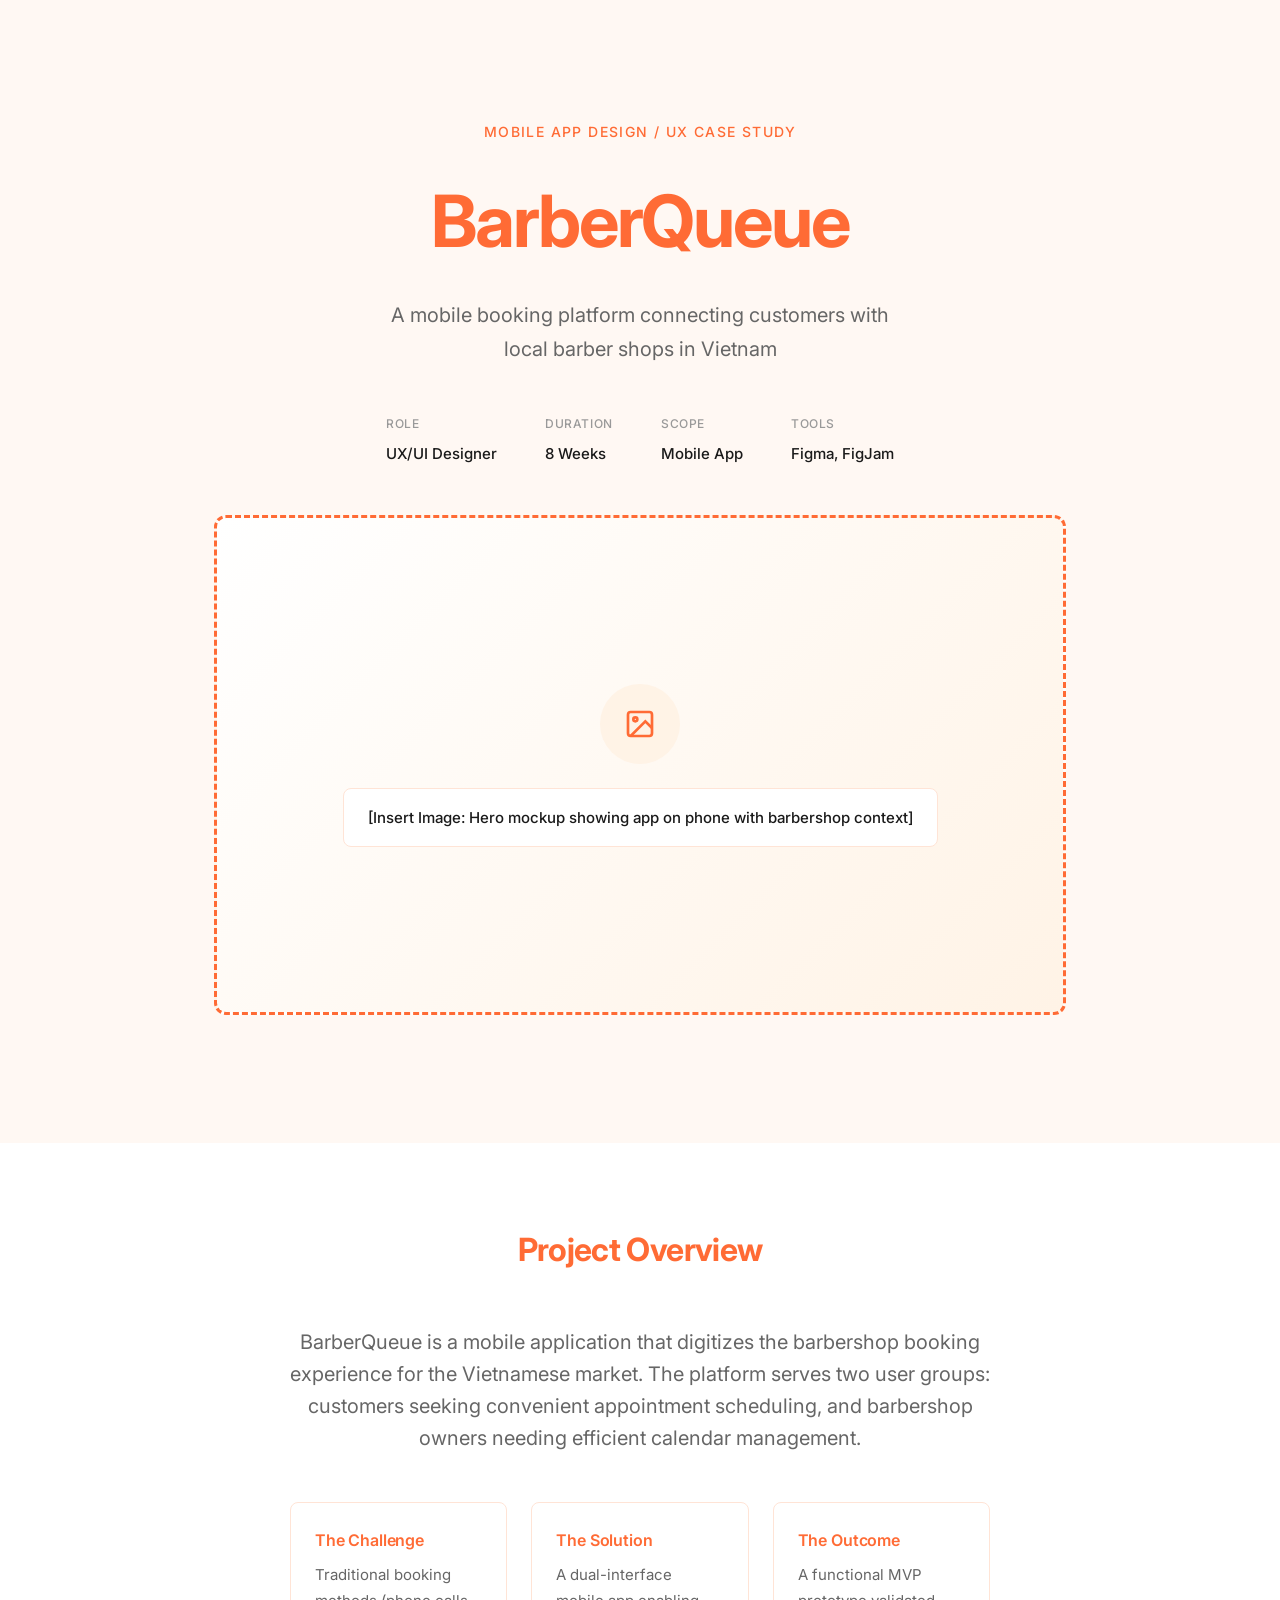
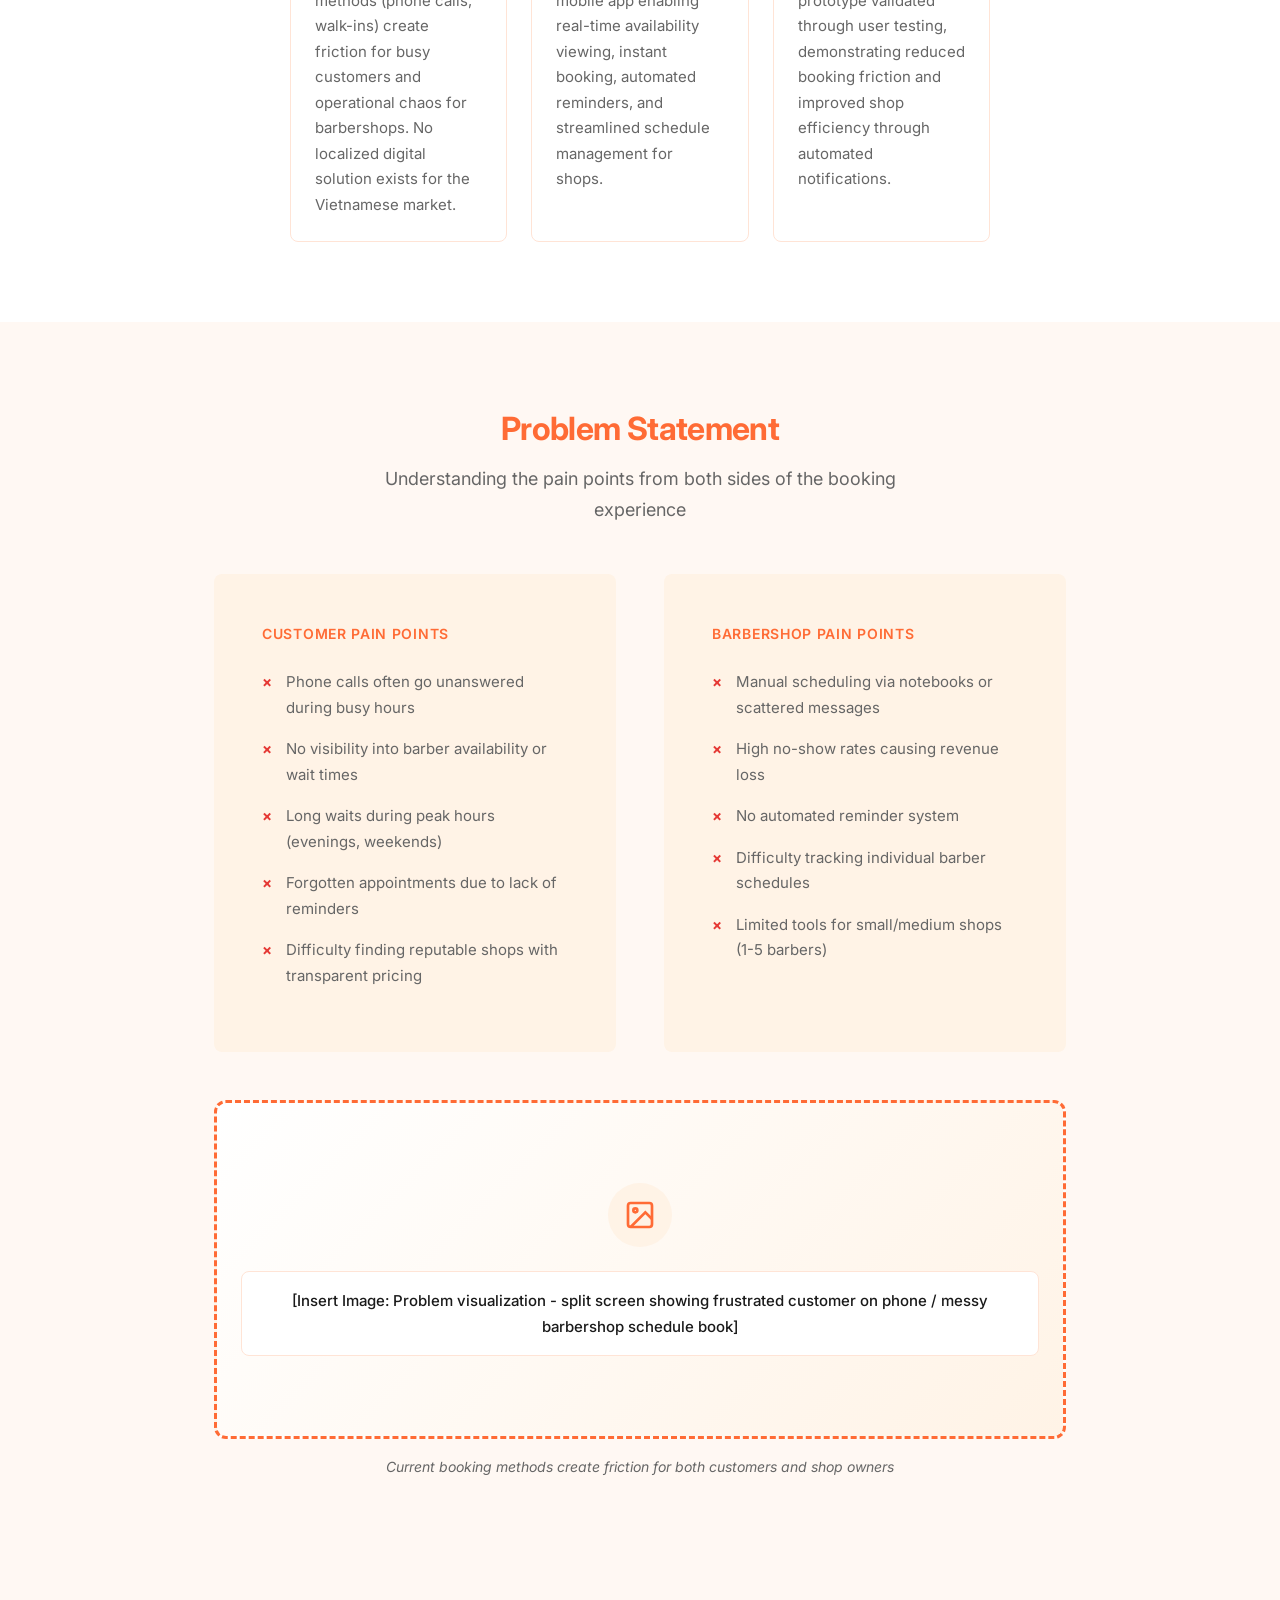
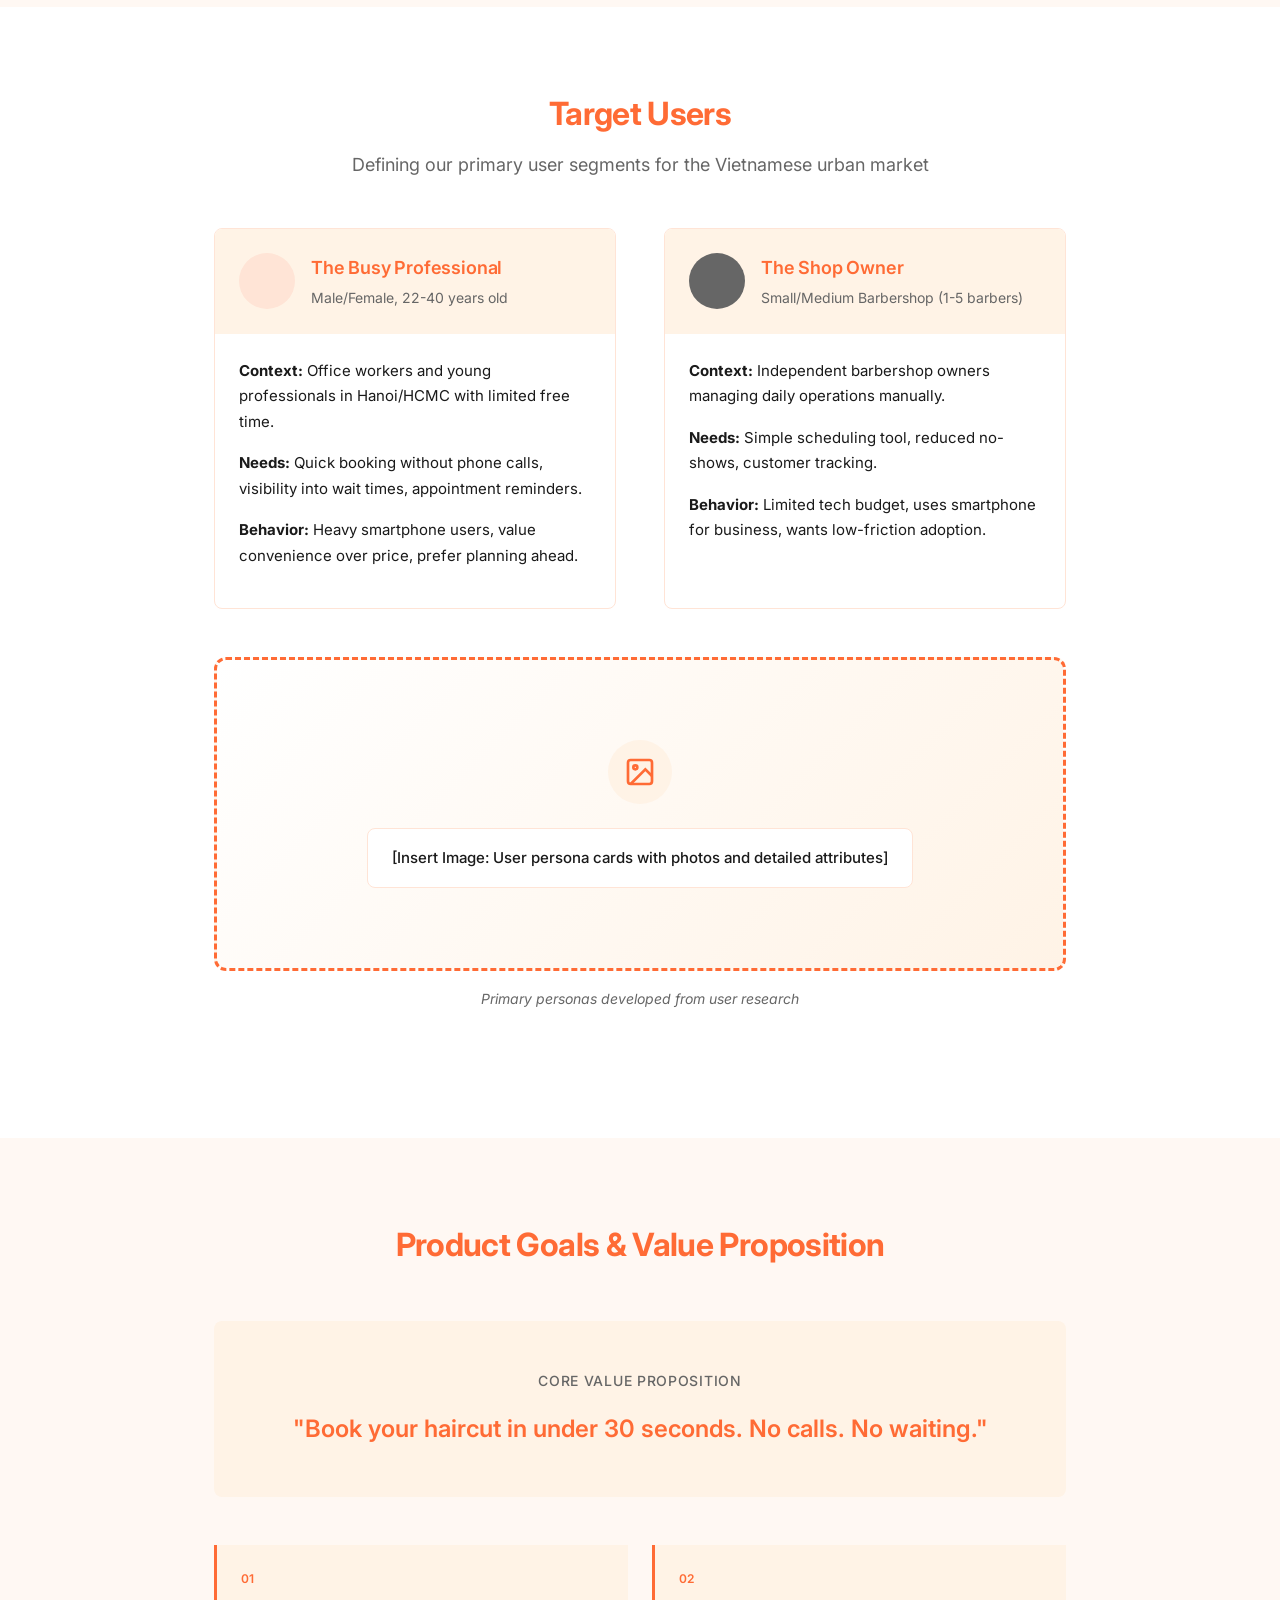
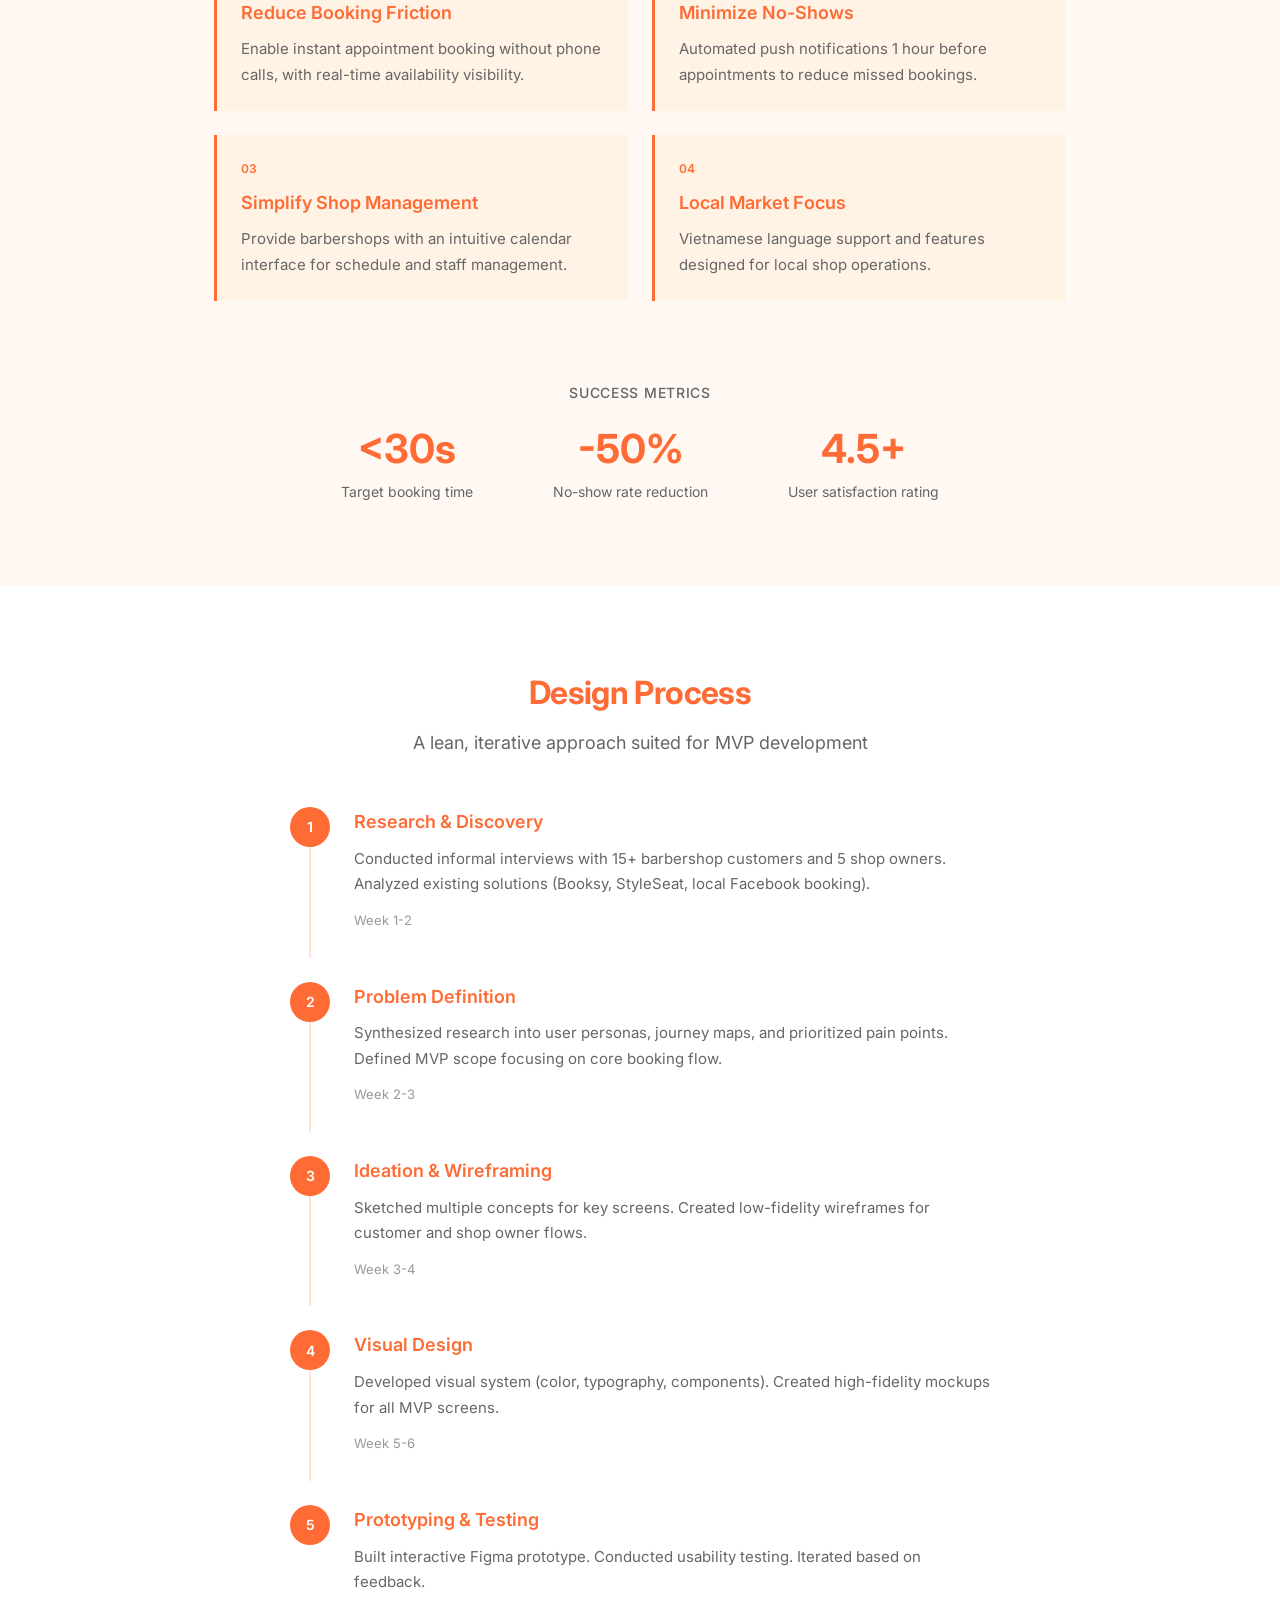
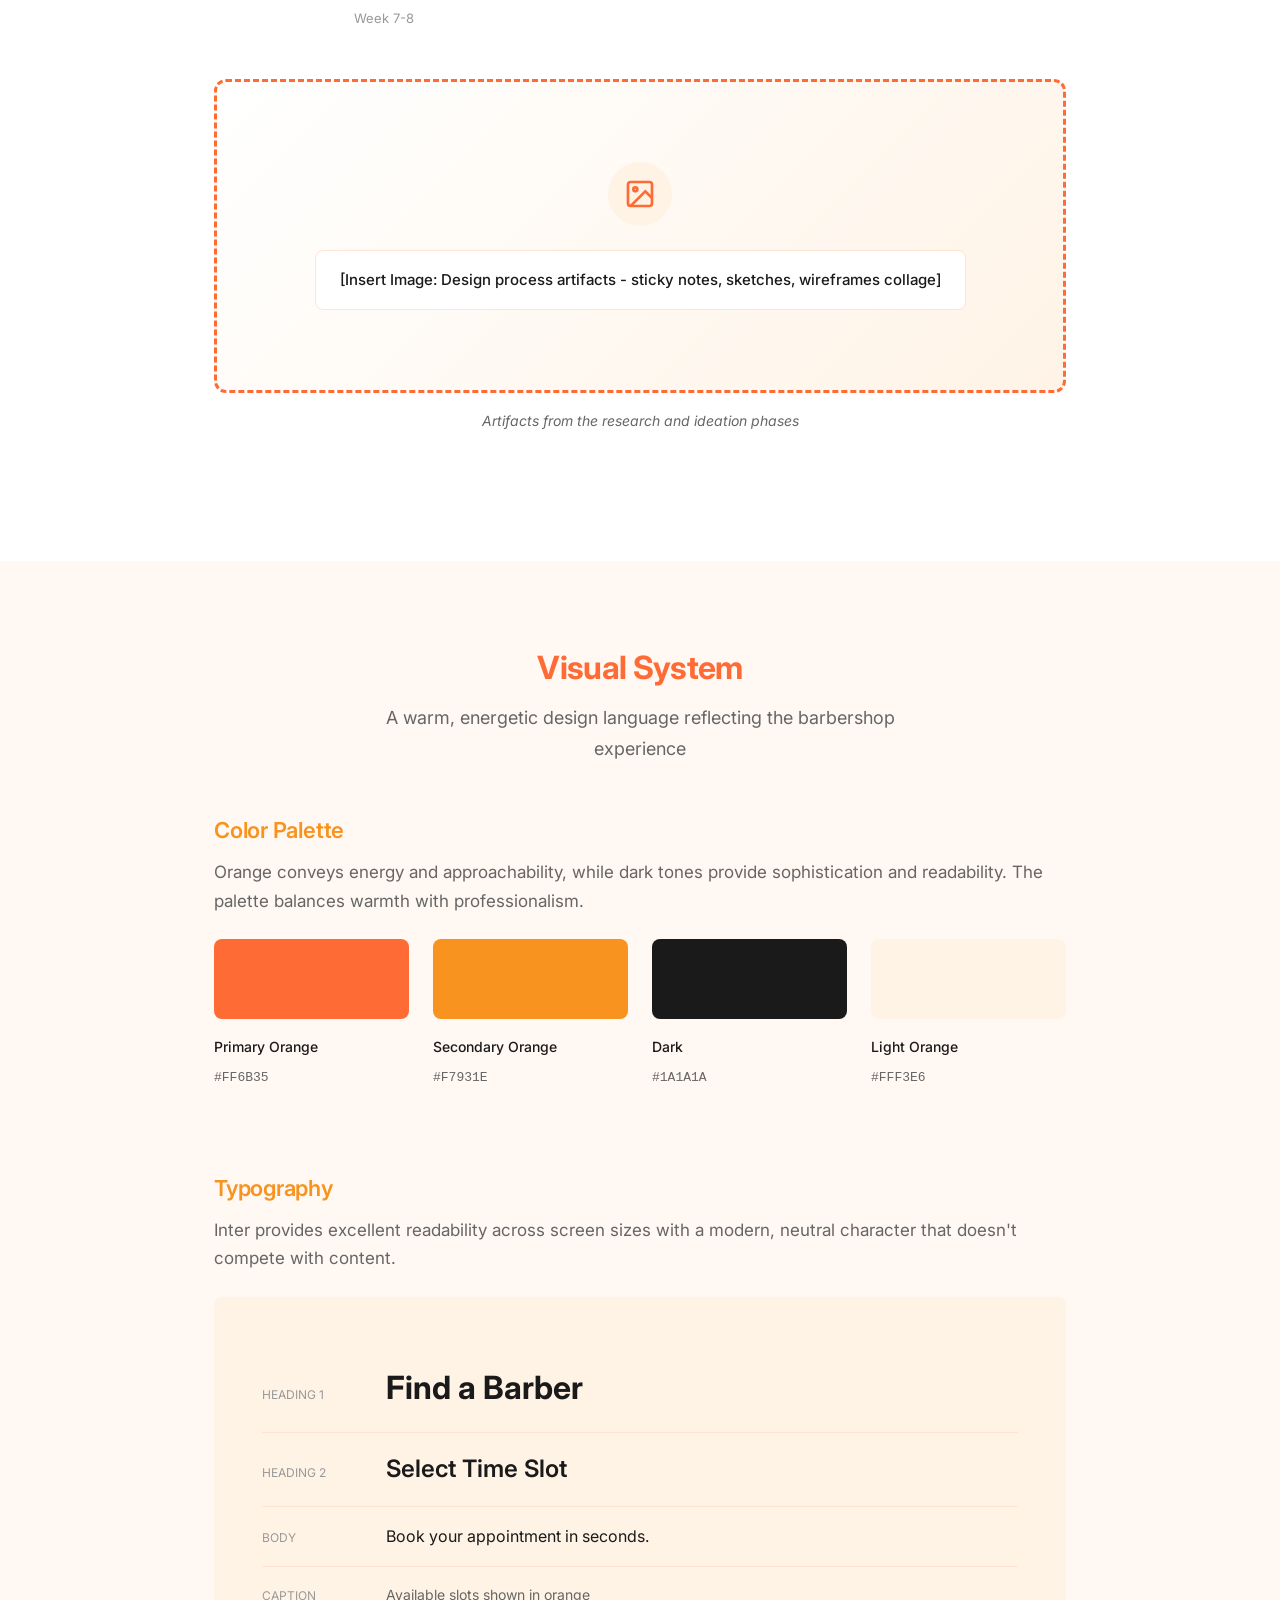
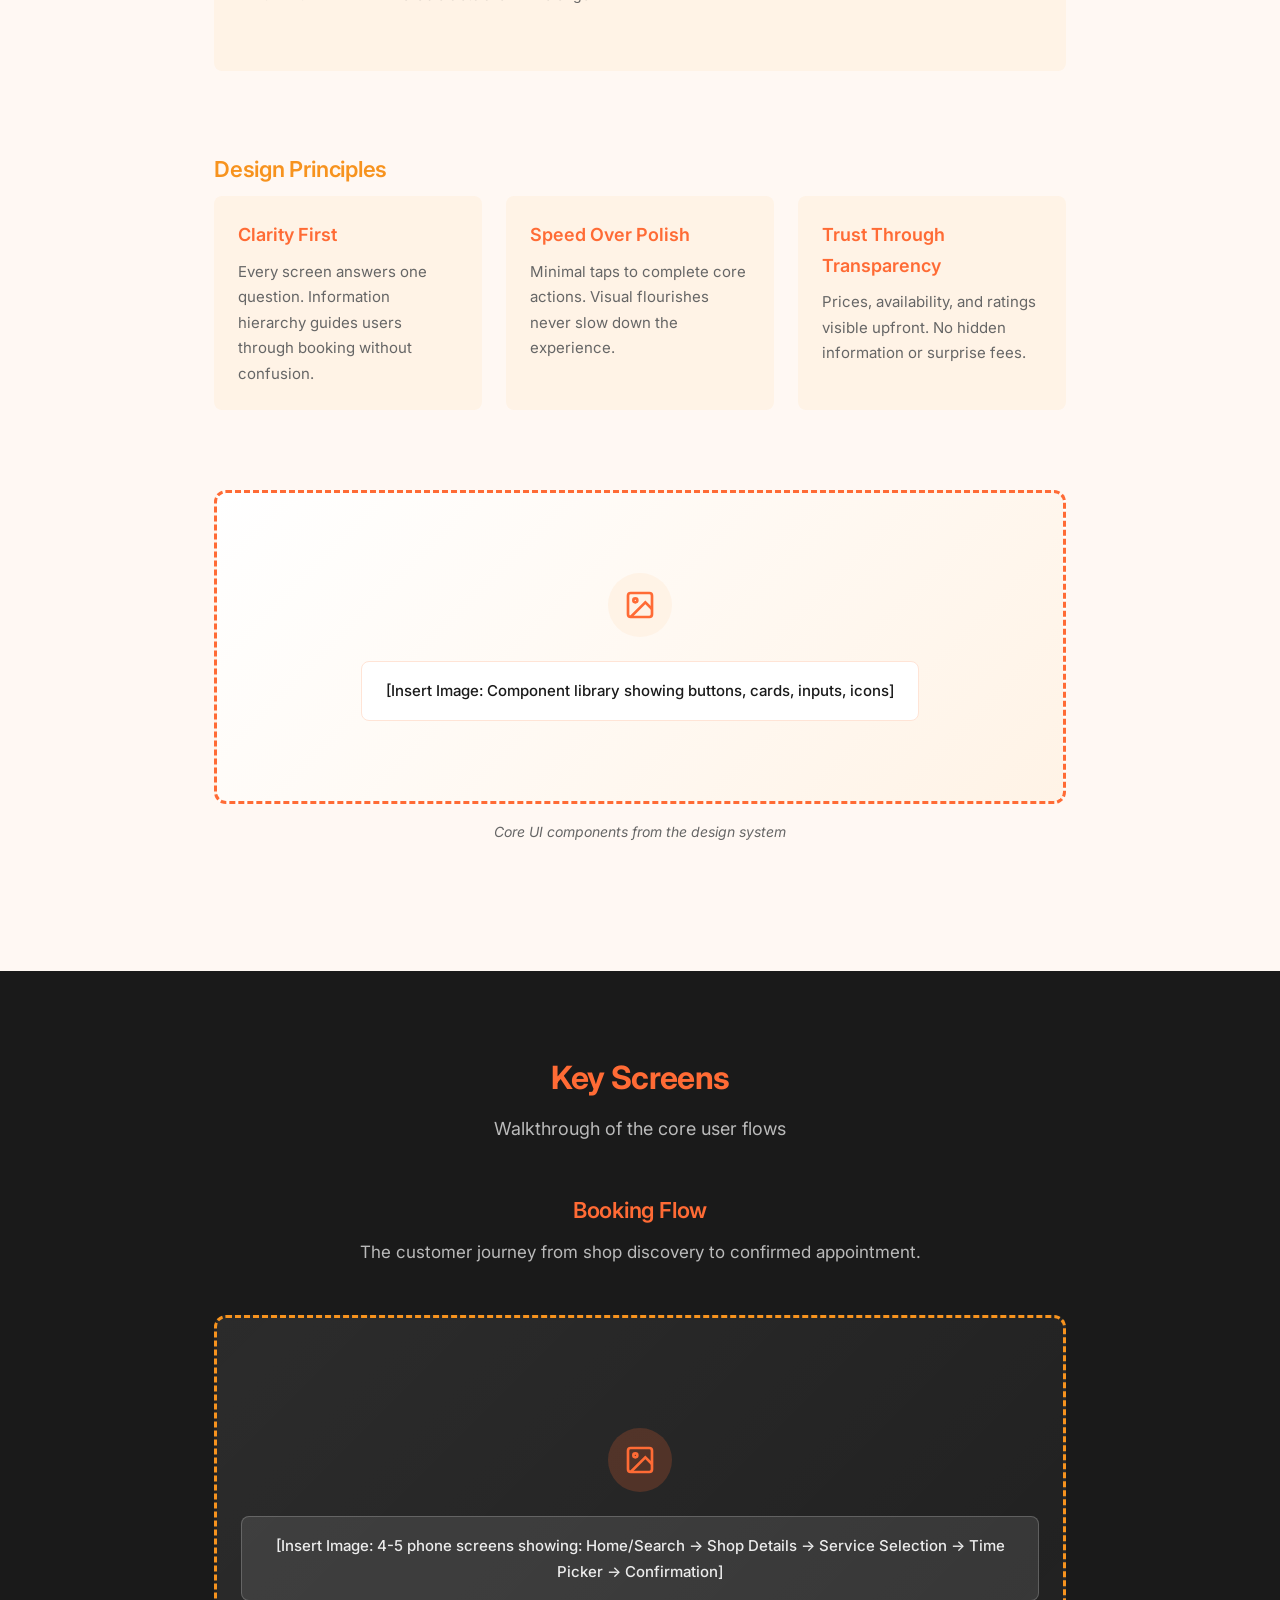
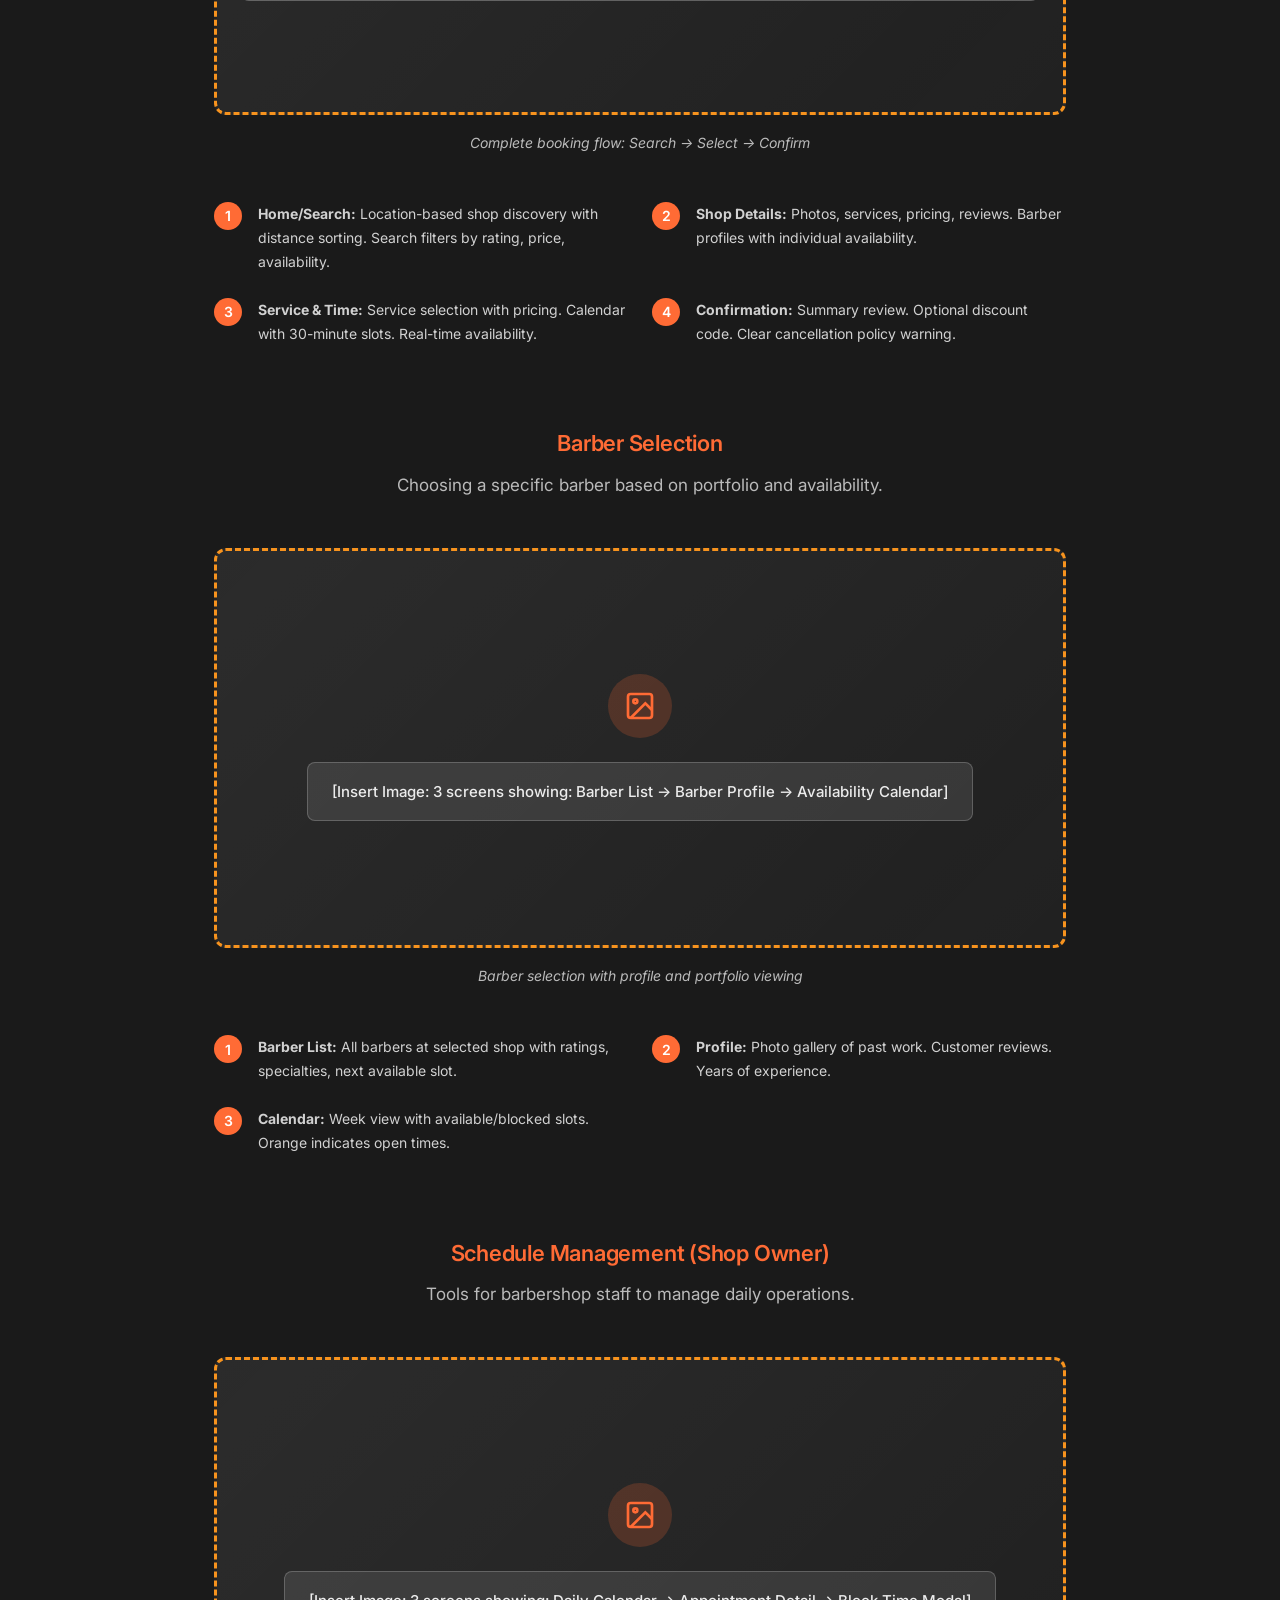
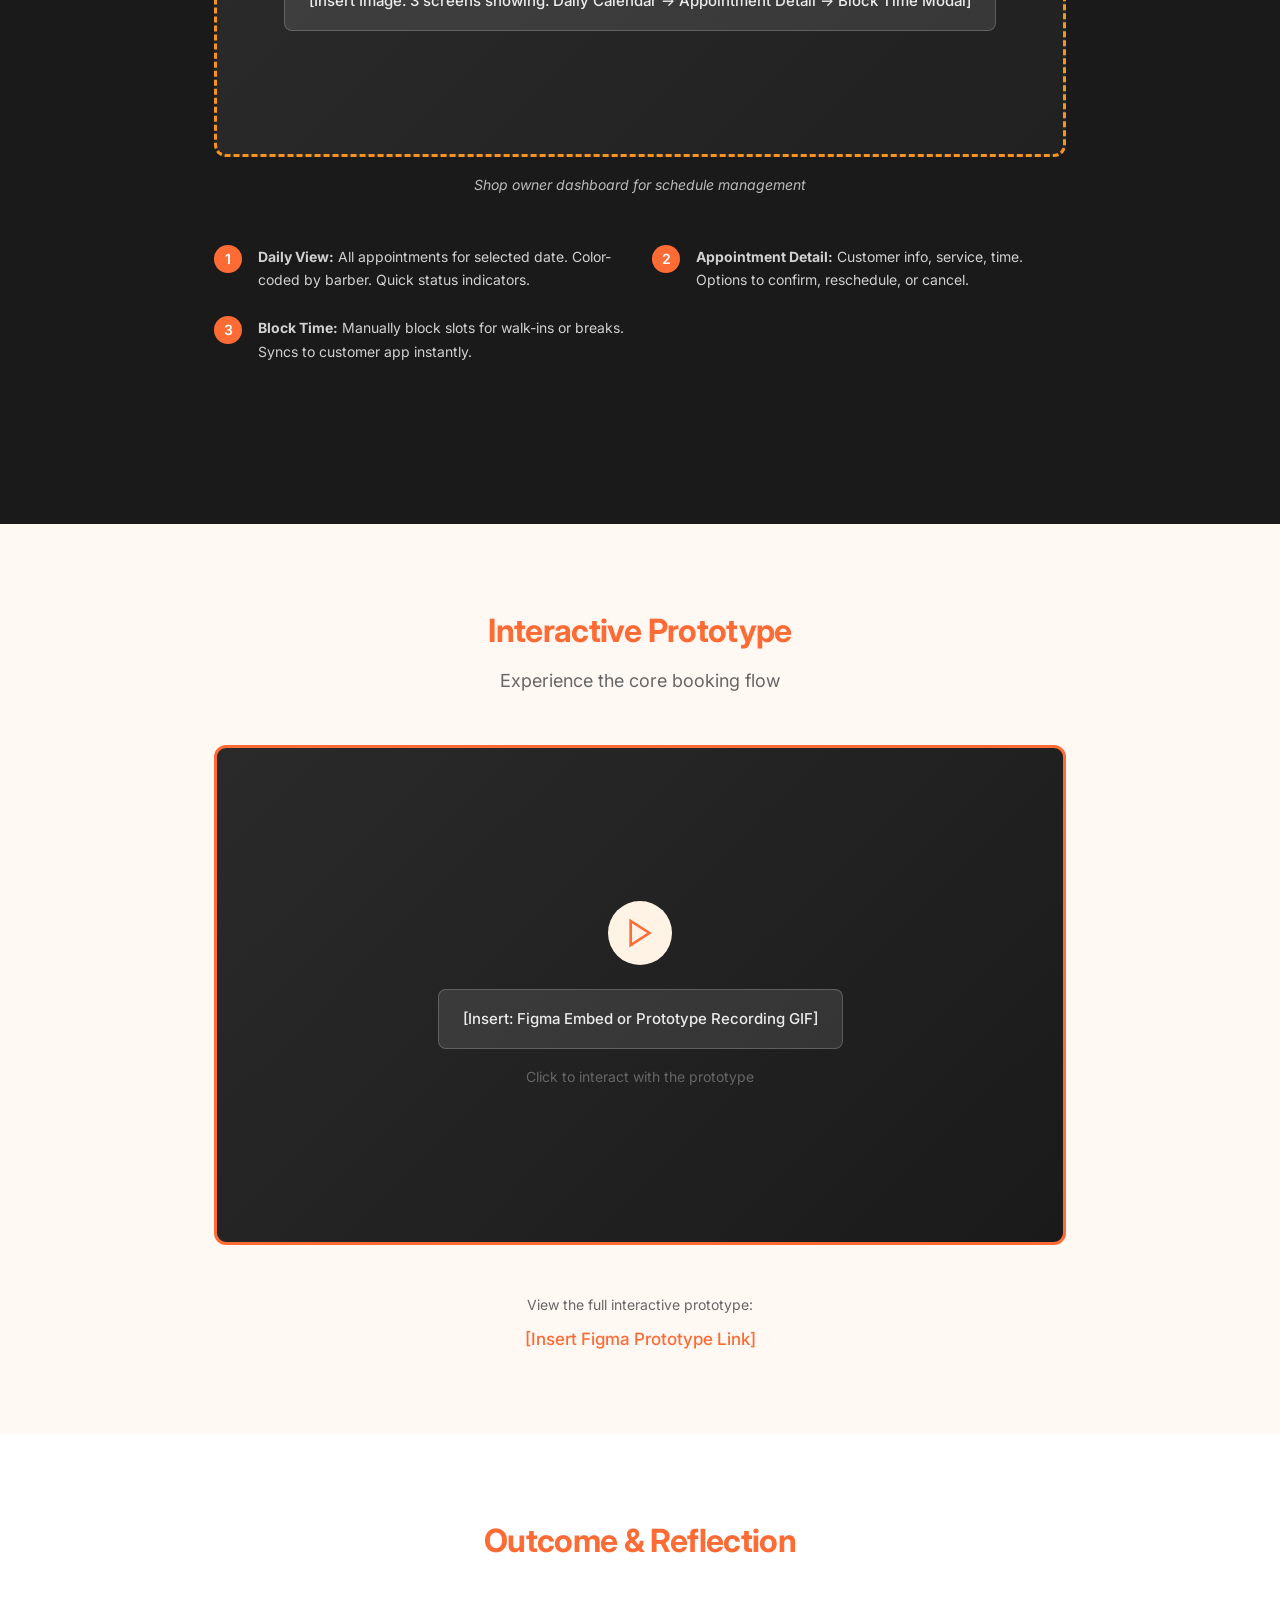
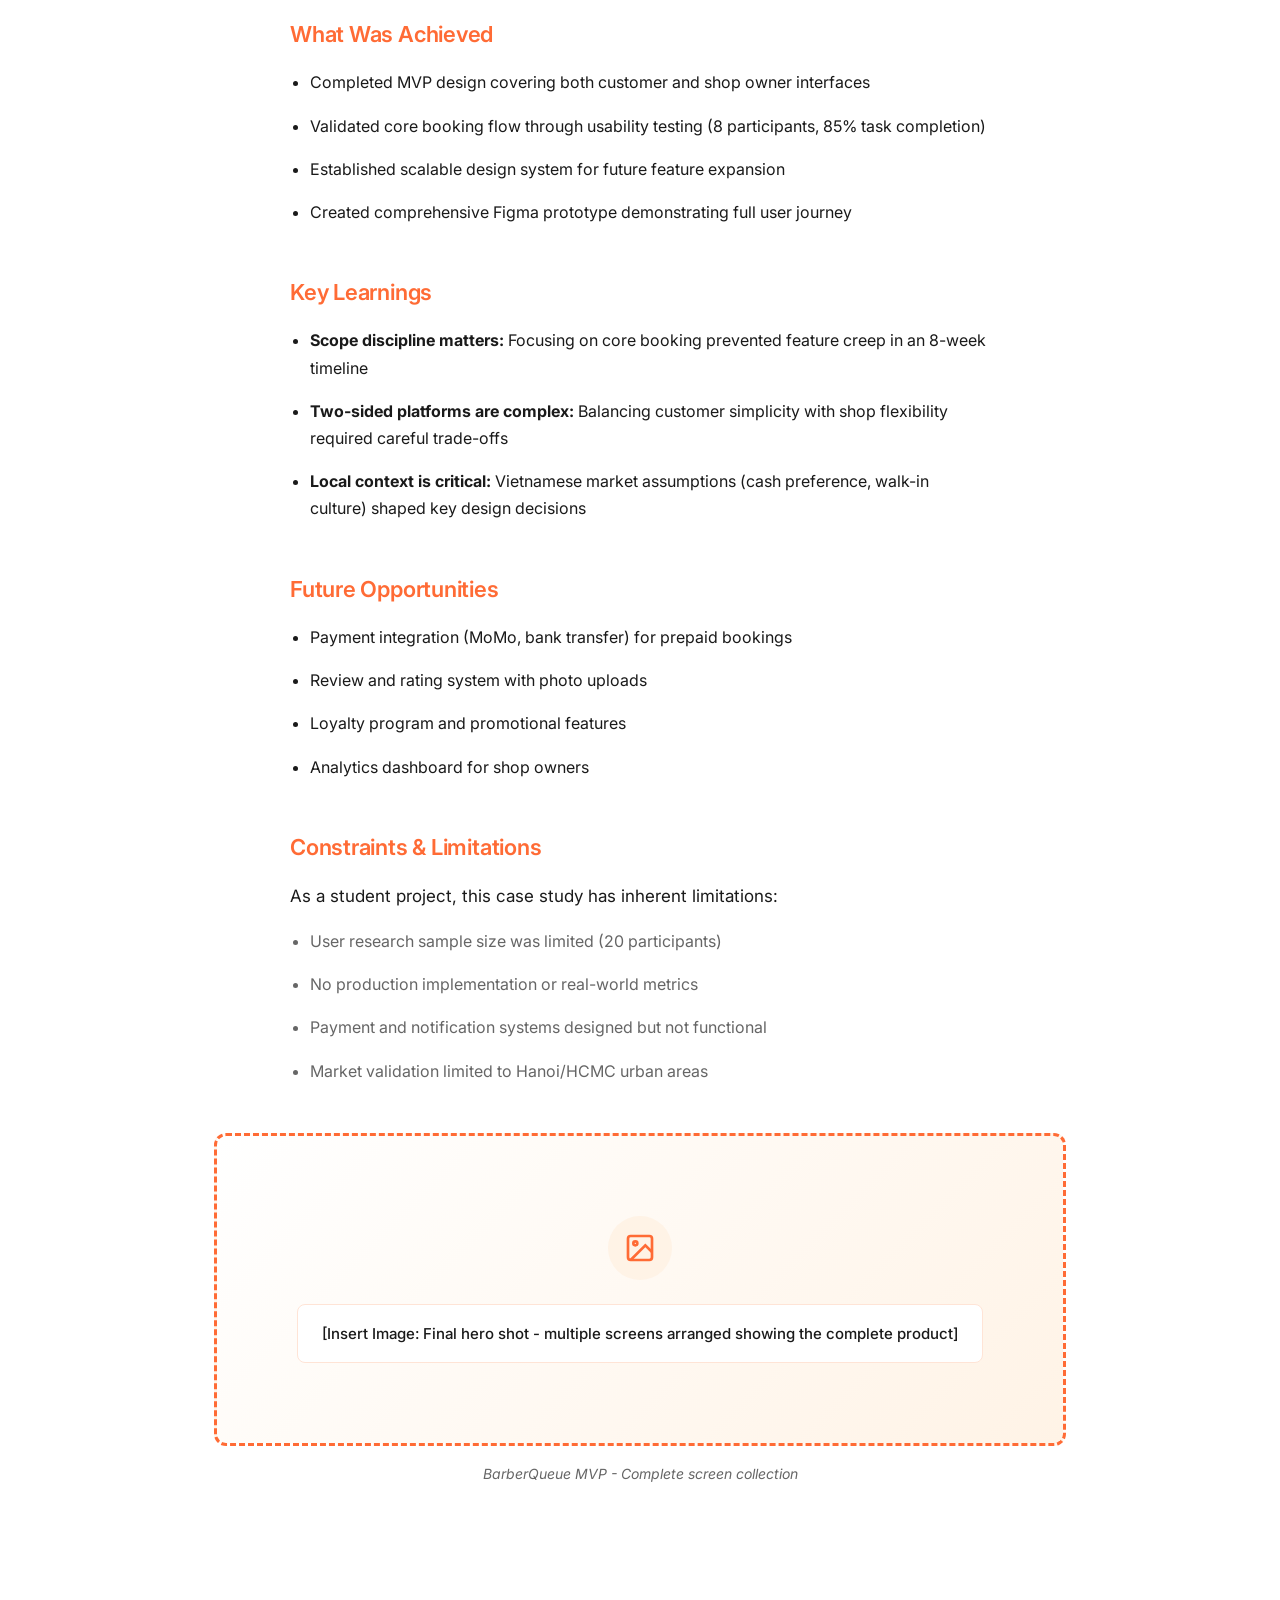
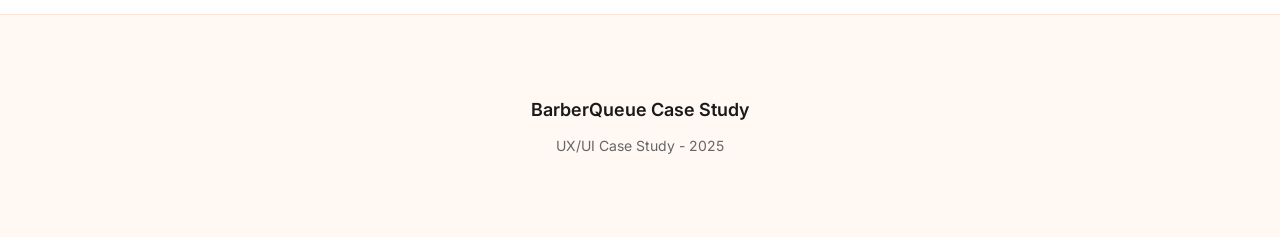
==== commit 59266554: "Updated Behance demo: theme and minor content change" ====
--- a/behance-demo/index.html
+++ b/behance-demo/index.html
@@ -32,7 +32,7 @@
           </div>
           <div class="cover__meta-item">
             <span class="cover__meta-label">Scope</span>
-            <span class="cover__meta-value">MVP / Student Project</span>
+            <span class="cover__meta-value">Mobile App</span>
           </div>
           <div class="cover__meta-item">
             <span class="cover__meta-label">Tools</span>
@@ -283,7 +283,7 @@
           <div class="process-step__marker">5</div>
           <div class="process-step__content">
             <h4>Prototyping & Testing</h4>
-            <p>Built interactive Figma prototype. Conducted usability testing with 8 participants. Iterated based on feedback.</p>
+            <p>Built interactive Figma prototype. Conducted usability testing. Iterated based on feedback.</p>
             <span class="process-step__duration">Week 7-8</span>
           </div>
         </div>
@@ -591,7 +591,7 @@
   <footer class="footer">
     <div class="container">
       <p class="footer__text">BarberQueue Case Study</p>
-      <p class="footer__meta">University Project - 2024</p>
+      <p class="footer__meta">UX/UI Case Study - 2025</p>
     </div>
   </footer>
 
--- a/behance-demo/style.css
+++ b/behance-demo/style.css
@@ -7,14 +7,17 @@
 :root {
   --font-family: 'Inter', -apple-system, BlinkMacSystemFont, sans-serif;
 
-  /* Neutral palette for case study */
+  /* BarberQueue brand palette */
+  --color-primary: #FF6B35;
+  --color-secondary: #F7931E;
   --color-text: #1a1a1a;
   --color-text-muted: #666666;
   --color-text-light: #999999;
   --color-bg: #ffffff;
-  --color-bg-light: #f8f8f8;
+  --color-bg-light: #FFF3E6;
+  --color-bg-warm: #FFF8F3;
   --color-bg-dark: #1a1a1a;
-  --color-border: #e5e5e5;
+  --color-border: #FFE4D6;
 
   /* Accent (from BarberQueue brand) */
   --color-accent: #FF6B35;
@@ -49,7 +52,7 @@
   font-size: 17px;
   line-height: 1.7;
   color: var(--color-text);
-  background: var(--color-bg);
+  background: var(--color-bg-warm);
   -webkit-font-smoothing: antialiased;
 }
 
@@ -89,7 +92,7 @@
 }
 
 .section--light {
-  background: var(--color-bg-light);
+  background: var(--color-bg);
 }
 
 .section--dark {
@@ -113,6 +116,7 @@
   font-weight: 700;
   margin-bottom: var(--space-xs);
   letter-spacing: -0.02em;
+  color: var(--color-primary);
 }
 
 .section__subtitle {
@@ -130,12 +134,14 @@
   font-weight: 600;
   margin-bottom: var(--space-sm);
   letter-spacing: -0.01em;
+  color: var(--color-secondary);
 }
 
 h4 {
   font-size: 18px;
   font-weight: 600;
   margin-bottom: var(--space-xs);
+  color: var(--color-primary);
 }
 
 p {
@@ -182,6 +188,7 @@
   font-weight: 700;
   letter-spacing: -0.03em;
   margin-bottom: var(--space-sm);
+  color: var(--color-primary);
 }
 
 .cover__subtitle {
@@ -225,9 +232,9 @@
 }
 
 .image-placeholder__inner {
-  background: var(--color-bg-light);
-  border: 2px dashed var(--color-border);
-  border-radius: 8px;
+  background: linear-gradient(135deg, var(--color-bg) 0%, var(--color-bg-light) 100%);
+  border: 3px dashed var(--color-primary);
+  border-radius: 12px;
   padding: var(--space-xl) var(--space-md);
   text-align: center;
   color: var(--color-text-muted);
@@ -237,27 +244,77 @@
   flex-direction: column;
   align-items: center;
   justify-content: center;
+  position: relative;
+}
+
+.image-placeholder__inner::before {
+  content: '';
+  display: block;
+  width: 64px;
+  height: 64px;
+  margin-bottom: var(--space-md);
+  background: var(--color-accent-light);
+  border-radius: 50%;
+  background-image: url("data:image/svg+xml,%3Csvg xmlns='http://www.w3.org/2000/svg' width='32' height='32' viewBox='0 0 24 24' fill='none' stroke='%23FF6B35' stroke-width='2'%3E%3Crect x='3' y='3' width='18' height='18' rx='2' ry='2'/%3E%3Ccircle cx='8.5' cy='8.5' r='1.5'/%3E%3Cpolyline points='21 15 16 10 5 21'/%3E%3C/svg%3E");
+  background-repeat: no-repeat;
+  background-position: center;
+}
+
+.image-placeholder__inner span {
+  background: var(--color-bg);
+  padding: var(--space-sm) var(--space-md);
+  border-radius: 8px;
+  border: 1px solid var(--color-border);
+  font-weight: 500;
+  color: var(--color-text);
 }
 
 .section--dark .image-placeholder__inner {
-  background: rgba(255, 255, 255, 0.05);
+  background: linear-gradient(135deg, rgba(255,255,255,0.08) 0%, rgba(255,255,255,0.03) 100%);
+  border-color: var(--color-secondary);
+}
+
+.section--dark .image-placeholder__inner::before {
+  background-color: rgba(255, 107, 53, 0.2);
+  background-image: url("data:image/svg+xml,%3Csvg xmlns='http://www.w3.org/2000/svg' width='32' height='32' viewBox='0 0 24 24' fill='none' stroke='%23FF6B35' stroke-width='2'%3E%3Crect x='3' y='3' width='18' height='18' rx='2' ry='2'/%3E%3Ccircle cx='8.5' cy='8.5' r='1.5'/%3E%3Cpolyline points='21 15 16 10 5 21'/%3E%3C/svg%3E");
+  background-repeat: no-repeat;
+  background-position: center;
+}
+
+.section--dark .image-placeholder__inner span {
+  background: rgba(255, 255, 255, 0.1);
   border-color: rgba(255, 255, 255, 0.2);
-  color: rgba(255, 255, 255, 0.6);
+  color: rgba(255, 255, 255, 0.9);
 }
 
 .image-placeholder--hero .image-placeholder__inner {
   min-height: 500px;
 }
 
+.image-placeholder--hero .image-placeholder__inner::before {
+  width: 80px;
+  height: 80px;
+}
+
 .image-placeholder--screens .image-placeholder__inner {
   min-height: 400px;
 }
 
 .image-placeholder--prototype .image-placeholder__inner {
   min-height: 500px;
-  background: var(--color-bg-dark);
+  background: linear-gradient(135deg, #2a2a2a 0%, #1a1a1a 100%);
   border-style: solid;
-  color: rgba(255, 255, 255, 0.6);
+  border-color: var(--color-primary);
+}
+
+.image-placeholder--prototype .image-placeholder__inner::before {
+  background-image: url("data:image/svg+xml,%3Csvg xmlns='http://www.w3.org/2000/svg' width='32' height='32' viewBox='0 0 24 24' fill='none' stroke='%23FF6B35' stroke-width='2'%3E%3Cpolygon points='5 3 19 12 5 21 5 3'/%3E%3C/svg%3E");
+}
+
+.image-placeholder--prototype .image-placeholder__inner span {
+  background: rgba(255, 255, 255, 0.1);
+  border-color: rgba(255, 255, 255, 0.2);
+  color: rgba(255, 255, 255, 0.9);
 }
 
 figcaption {
@@ -294,6 +351,7 @@
 .overview-card h3 {
   font-size: 16px;
   margin-bottom: var(--space-xs);
+  color: var(--color-primary);
 }
 
 .overview-card p {
@@ -381,6 +439,7 @@
 .persona-card__name {
   font-size: 18px;
   margin-bottom: 2px;
+  color: var(--color-primary);
 }
 
 .persona-card__demo {
@@ -419,7 +478,7 @@
 .value-prop__statement {
   font-size: 24px;
   font-weight: 600;
-  color: var(--color-text);
+  color: var(--color-primary);
   margin: 0;
 }
 
@@ -645,6 +704,7 @@
 .screens-subsection h3 {
   text-align: center;
   margin-bottom: var(--space-xs);
+  color: var(--color-primary);
 }
 
 .screens-subsection > p {
@@ -716,6 +776,7 @@
 
 .outcome-section h3 {
   margin-bottom: var(--space-sm);
+  color: var(--color-primary);
 }
 
 .outcome-list {
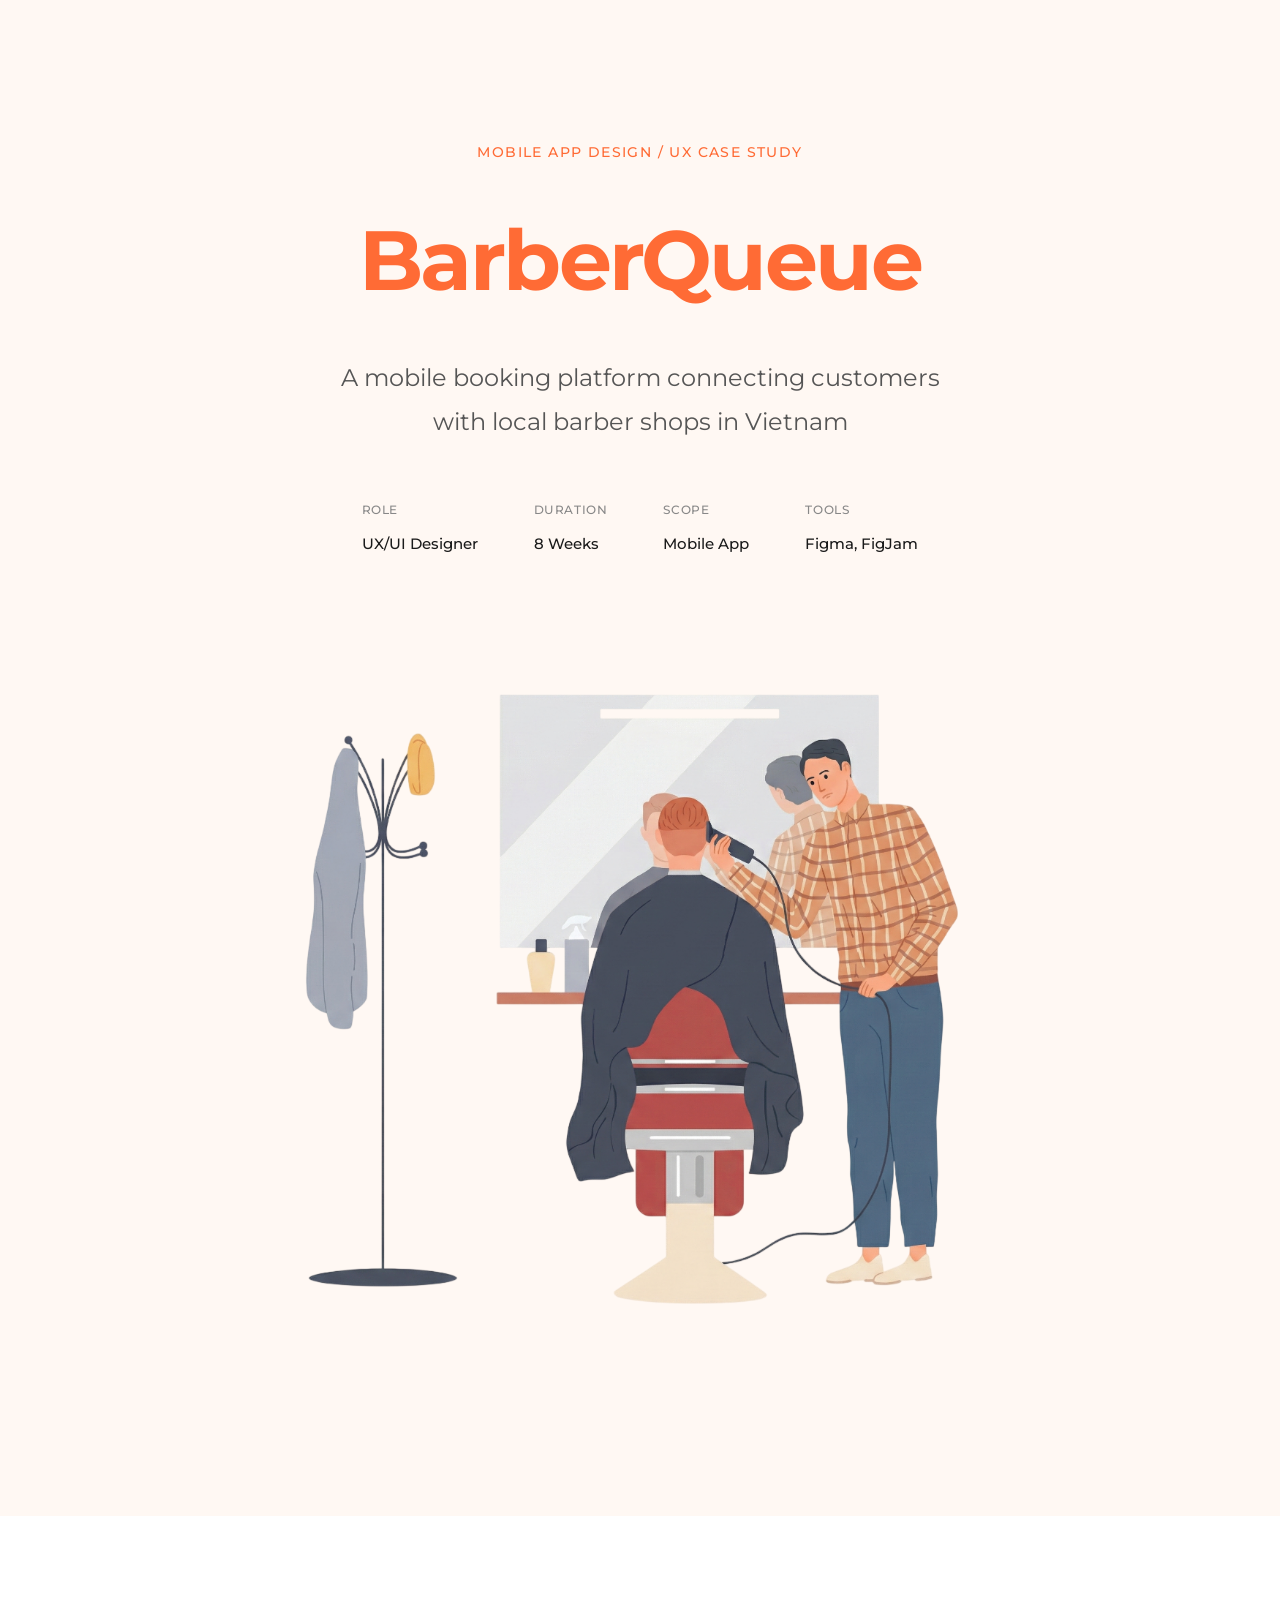
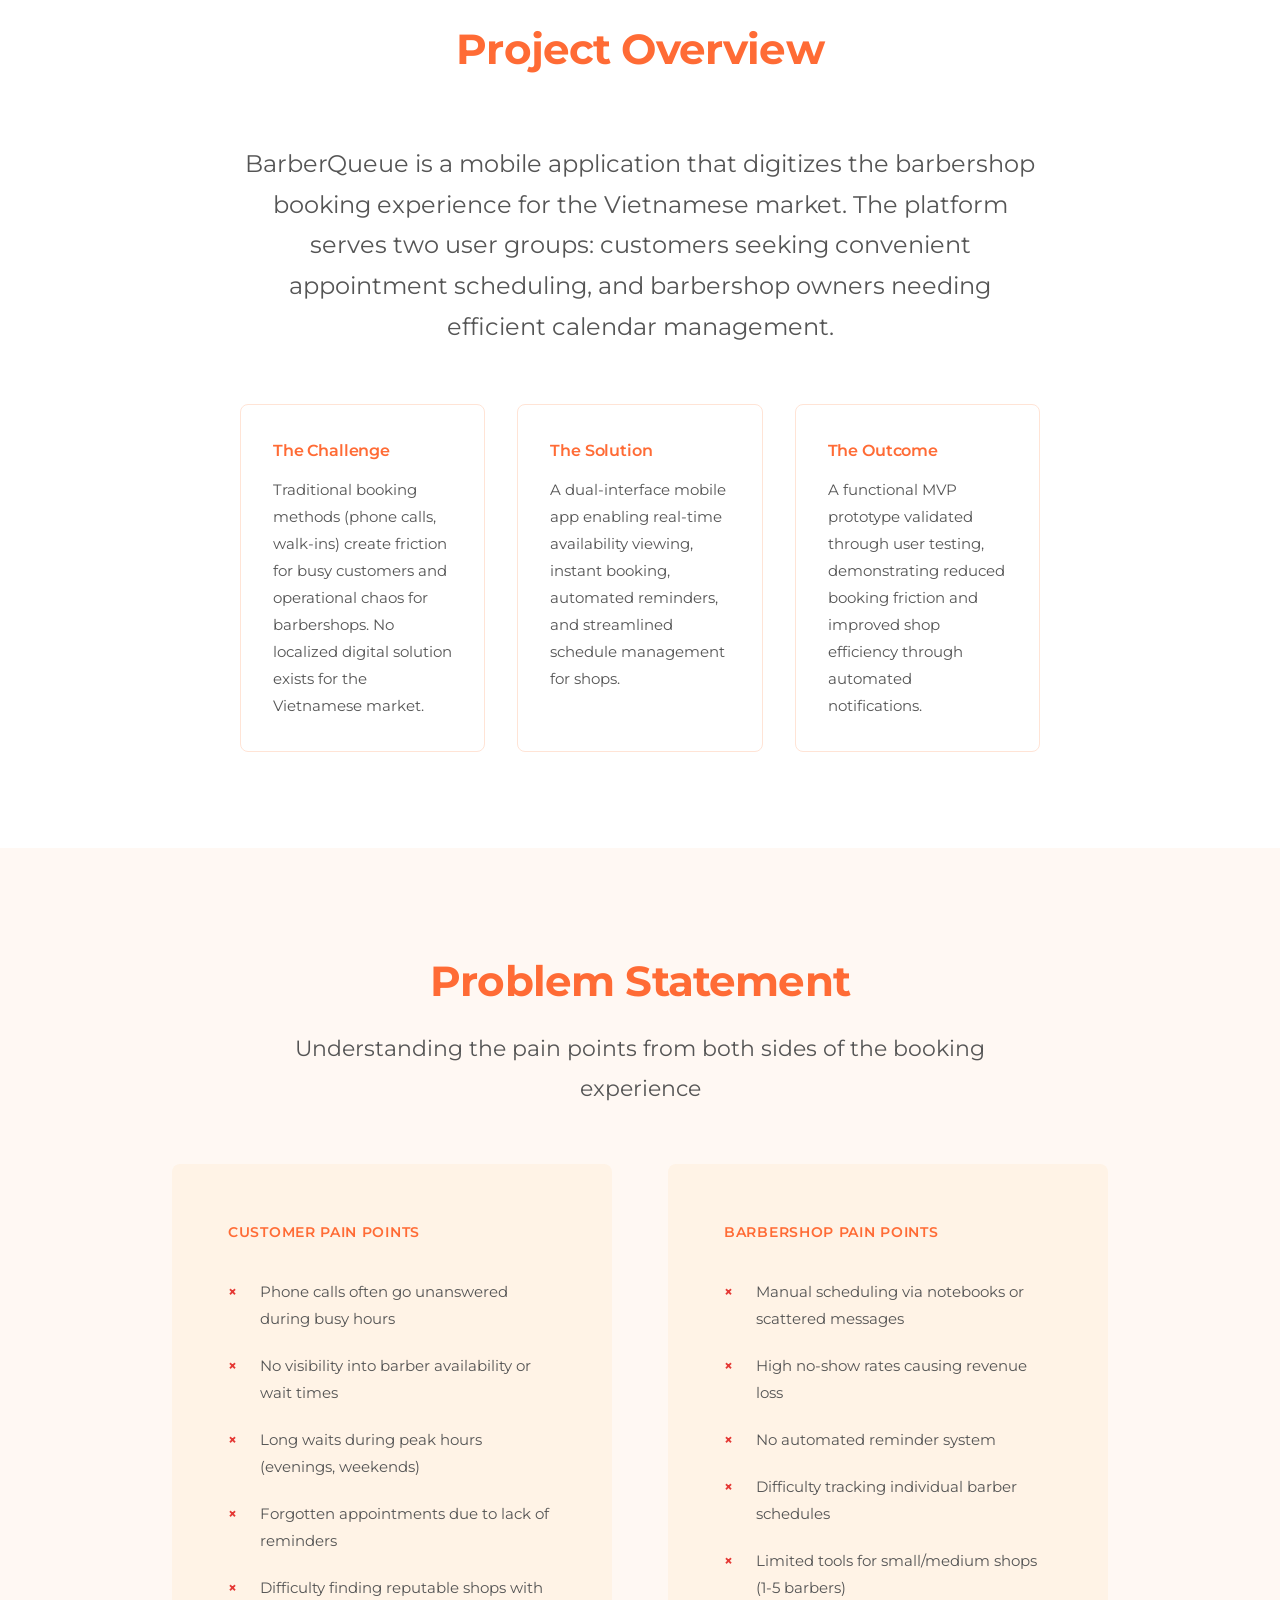
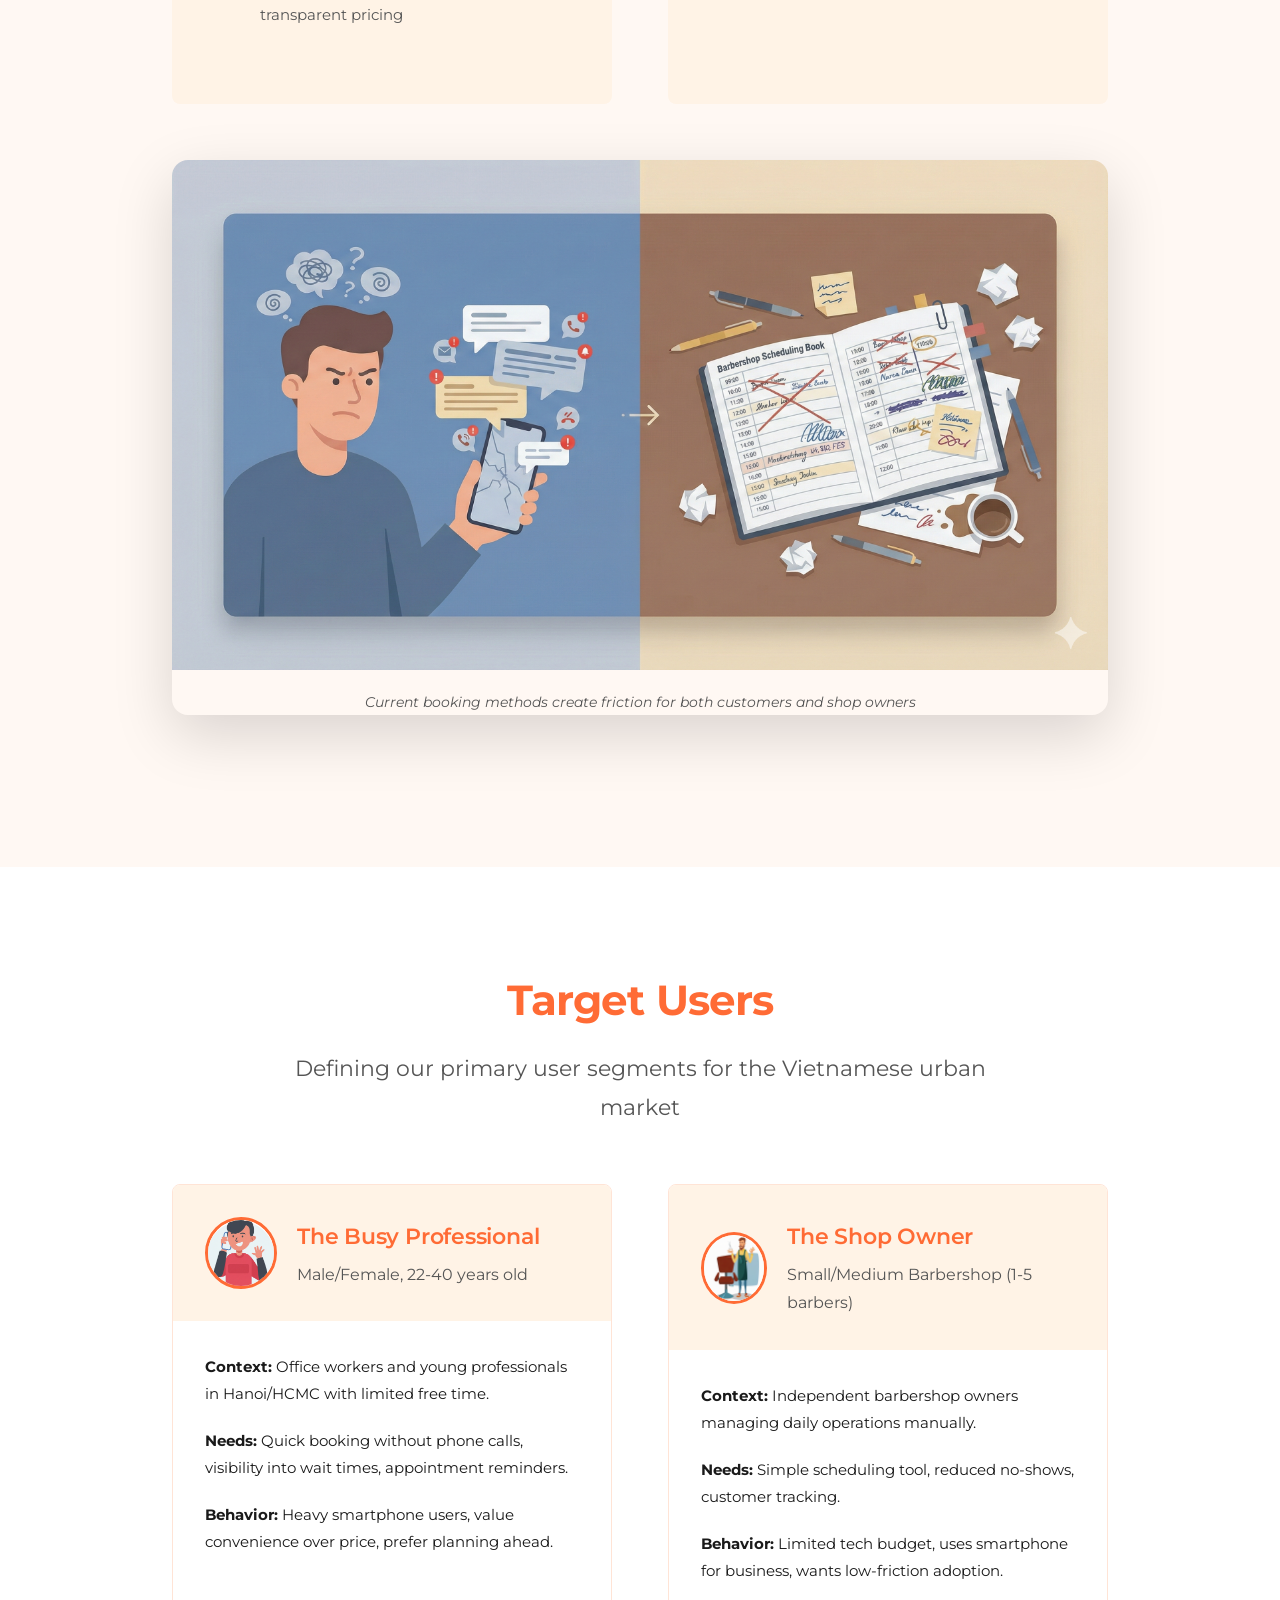
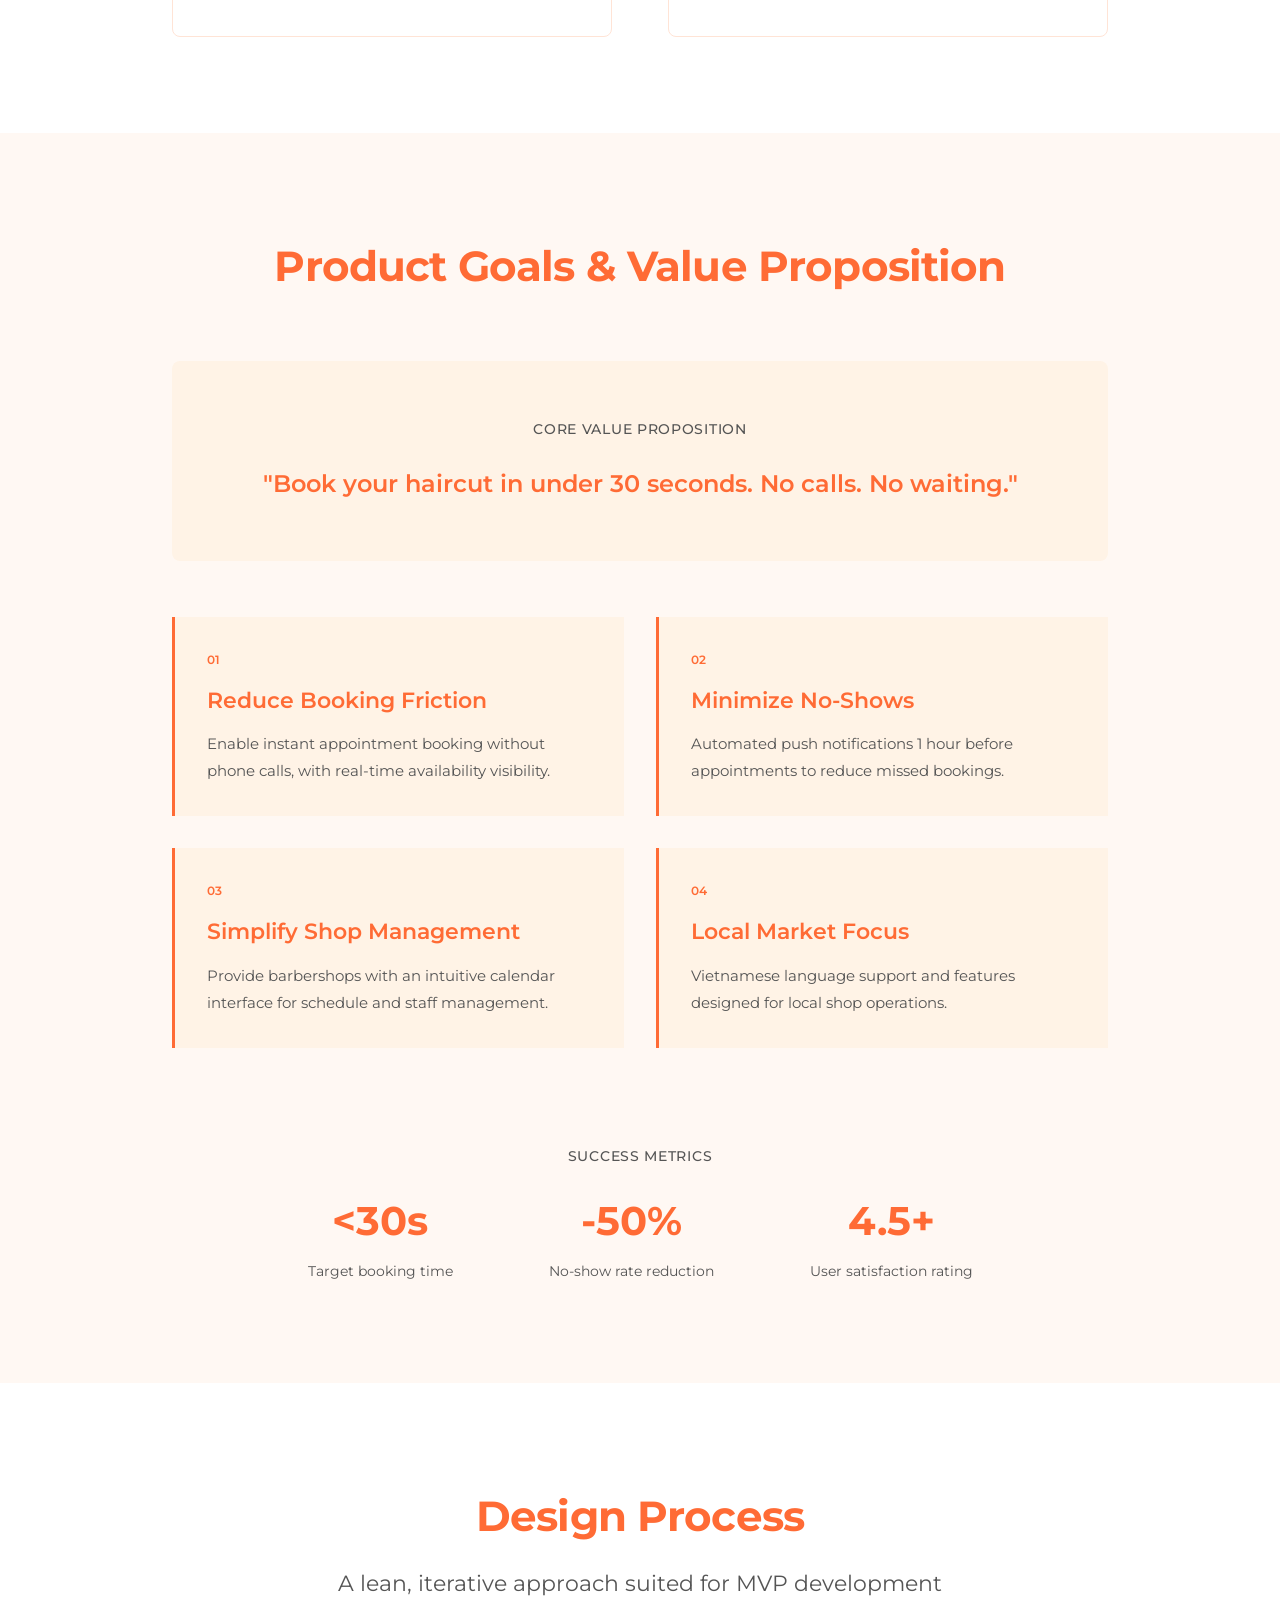
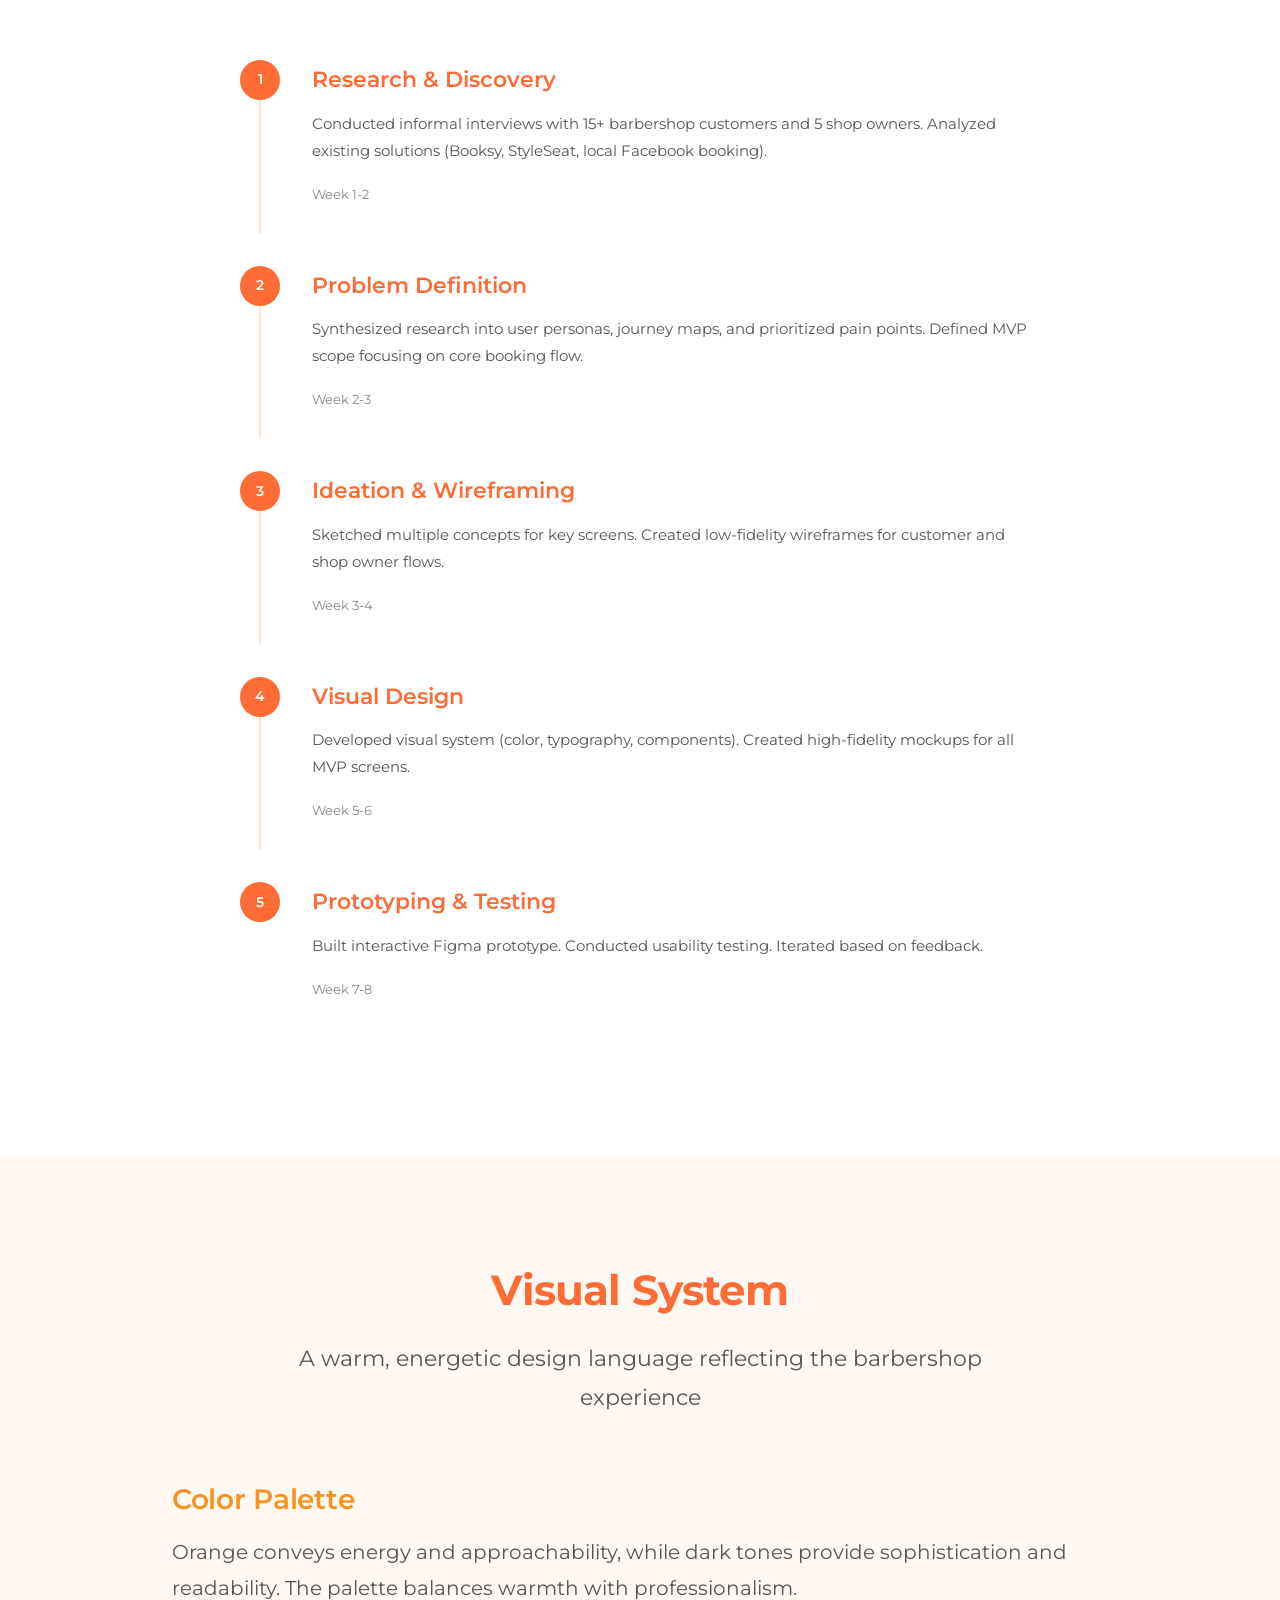
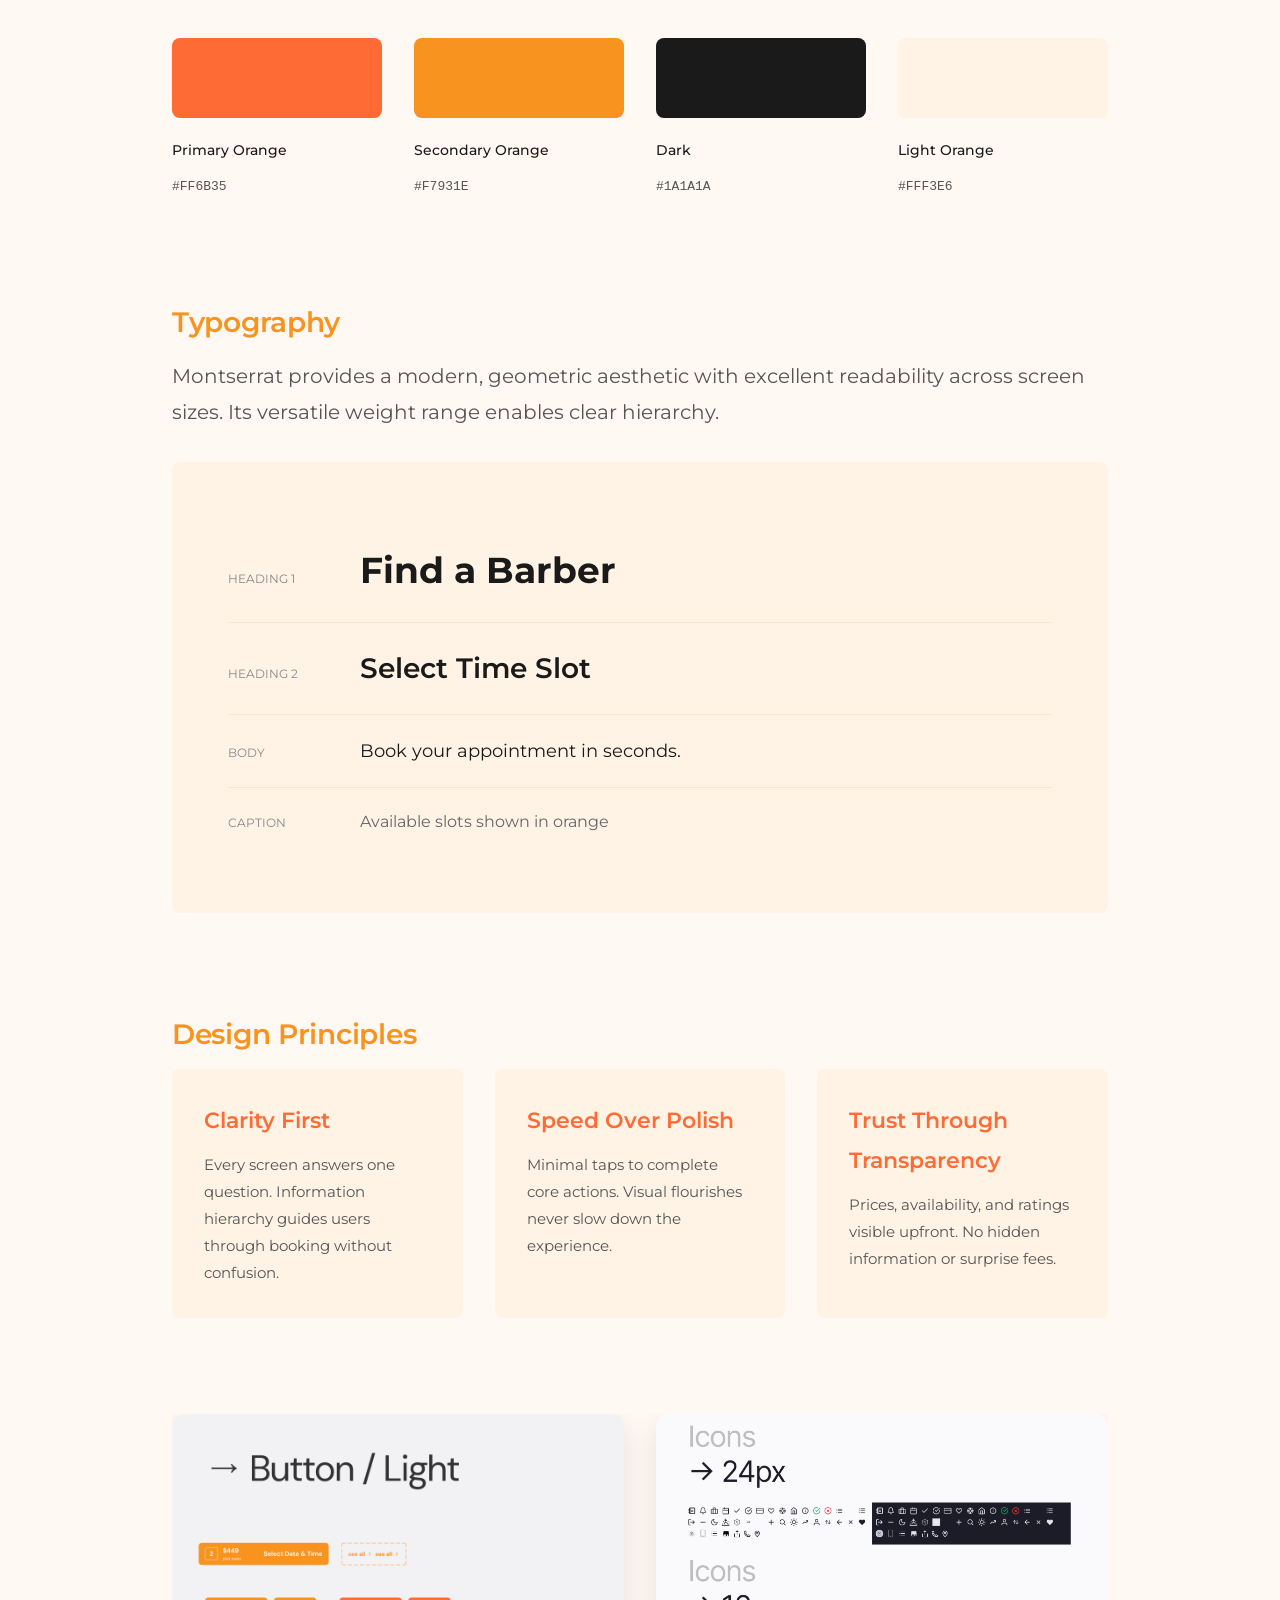
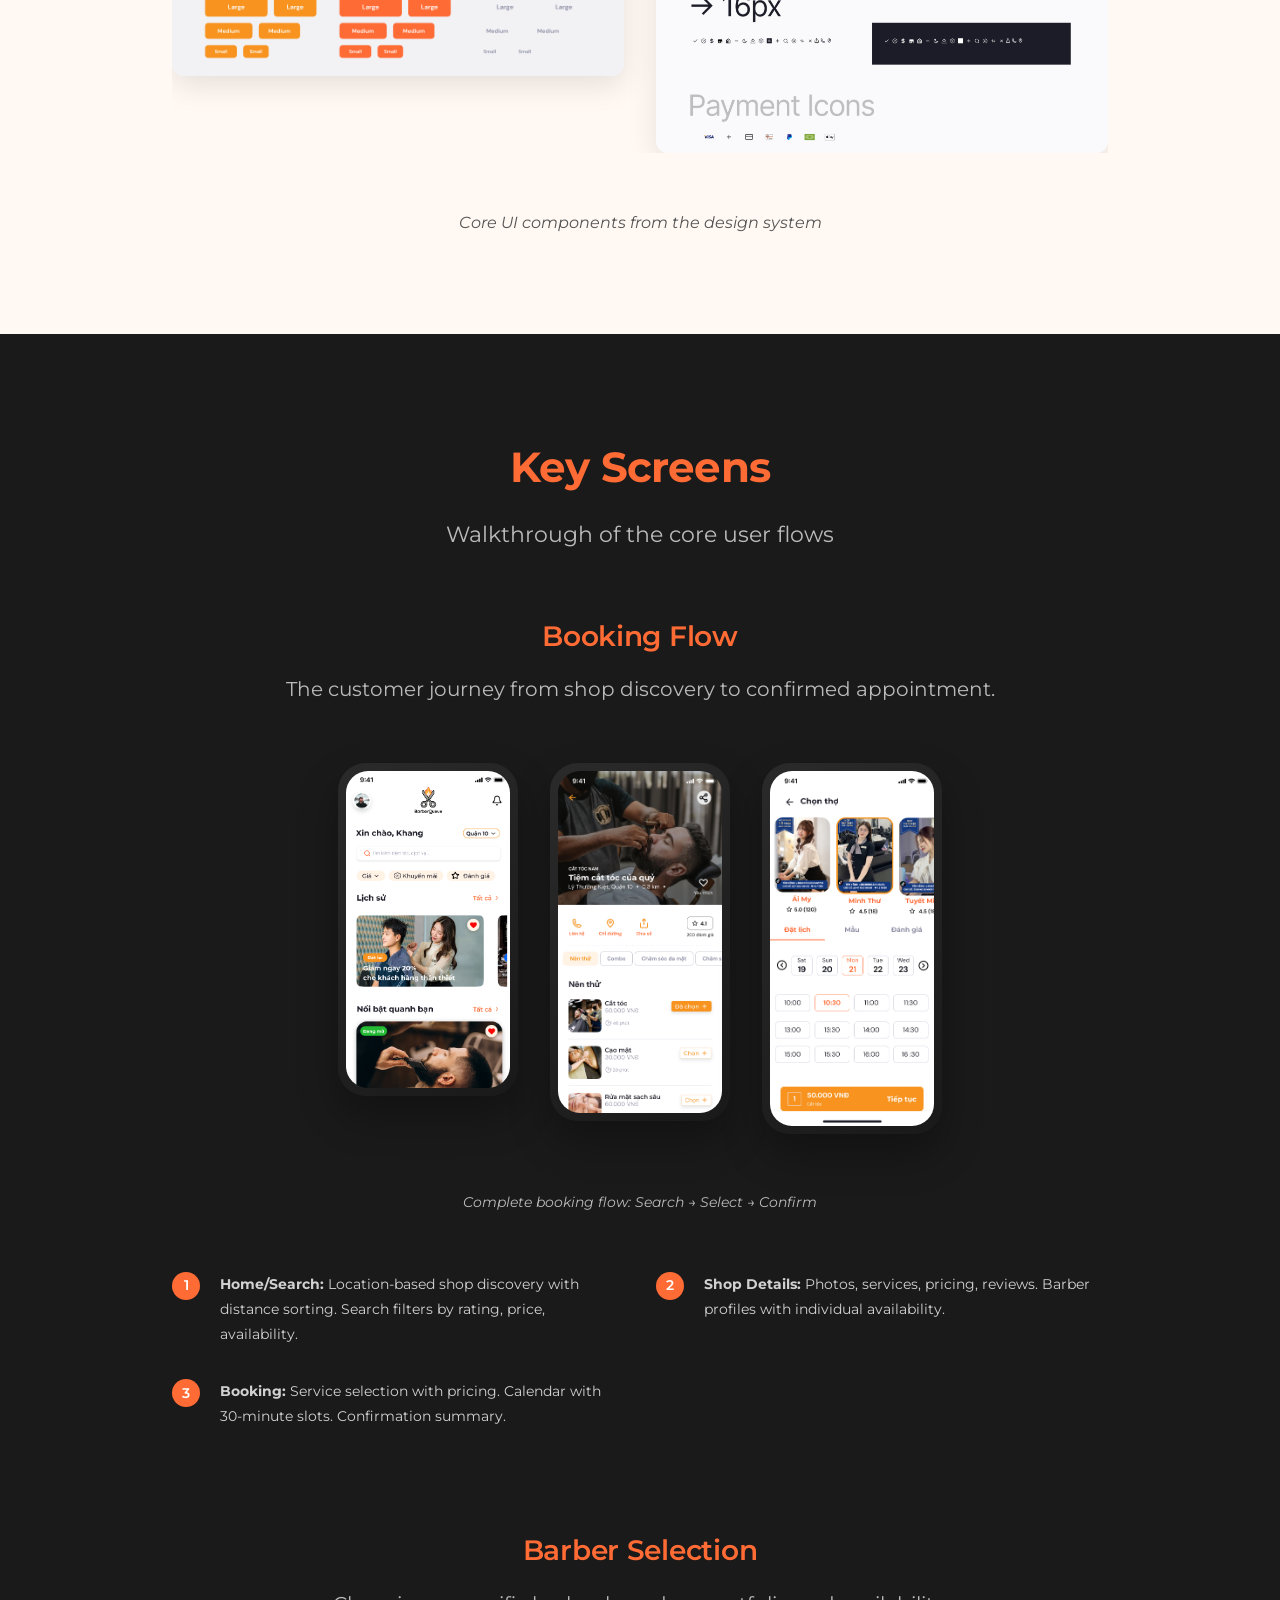
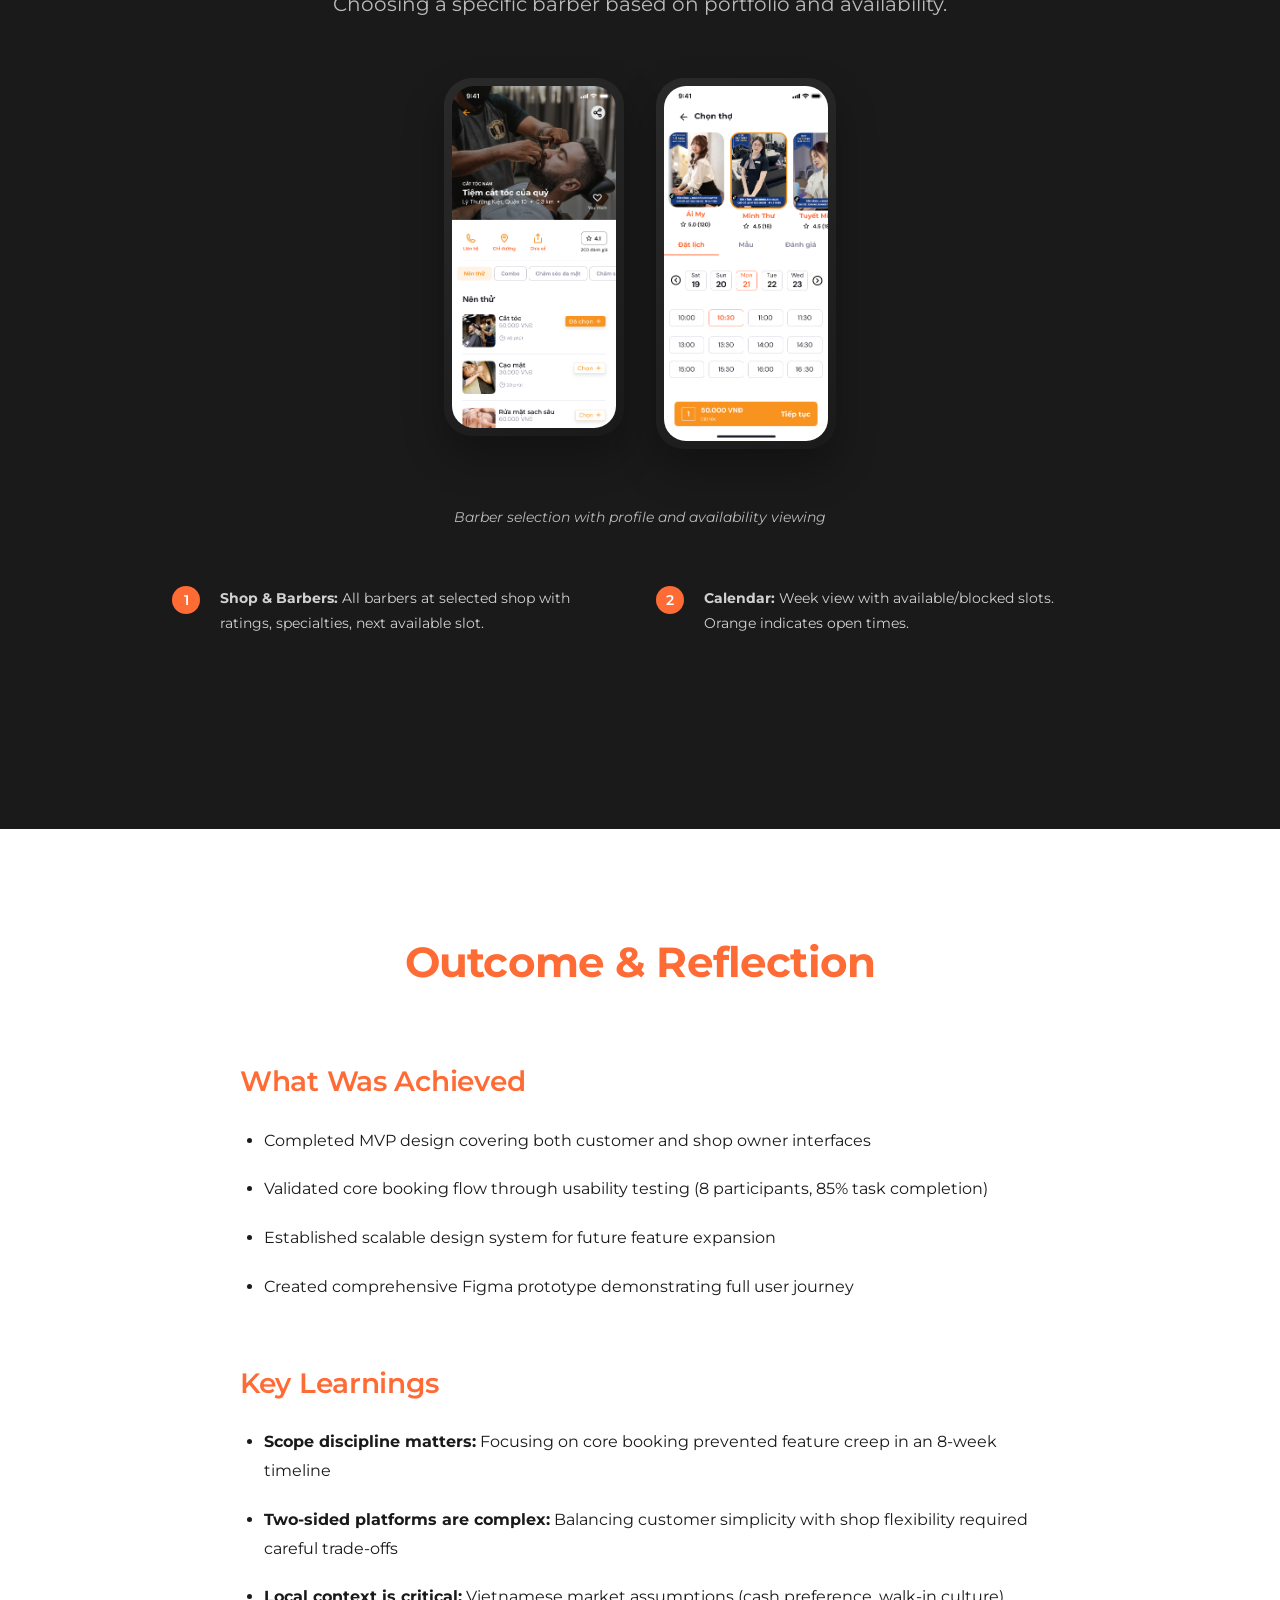
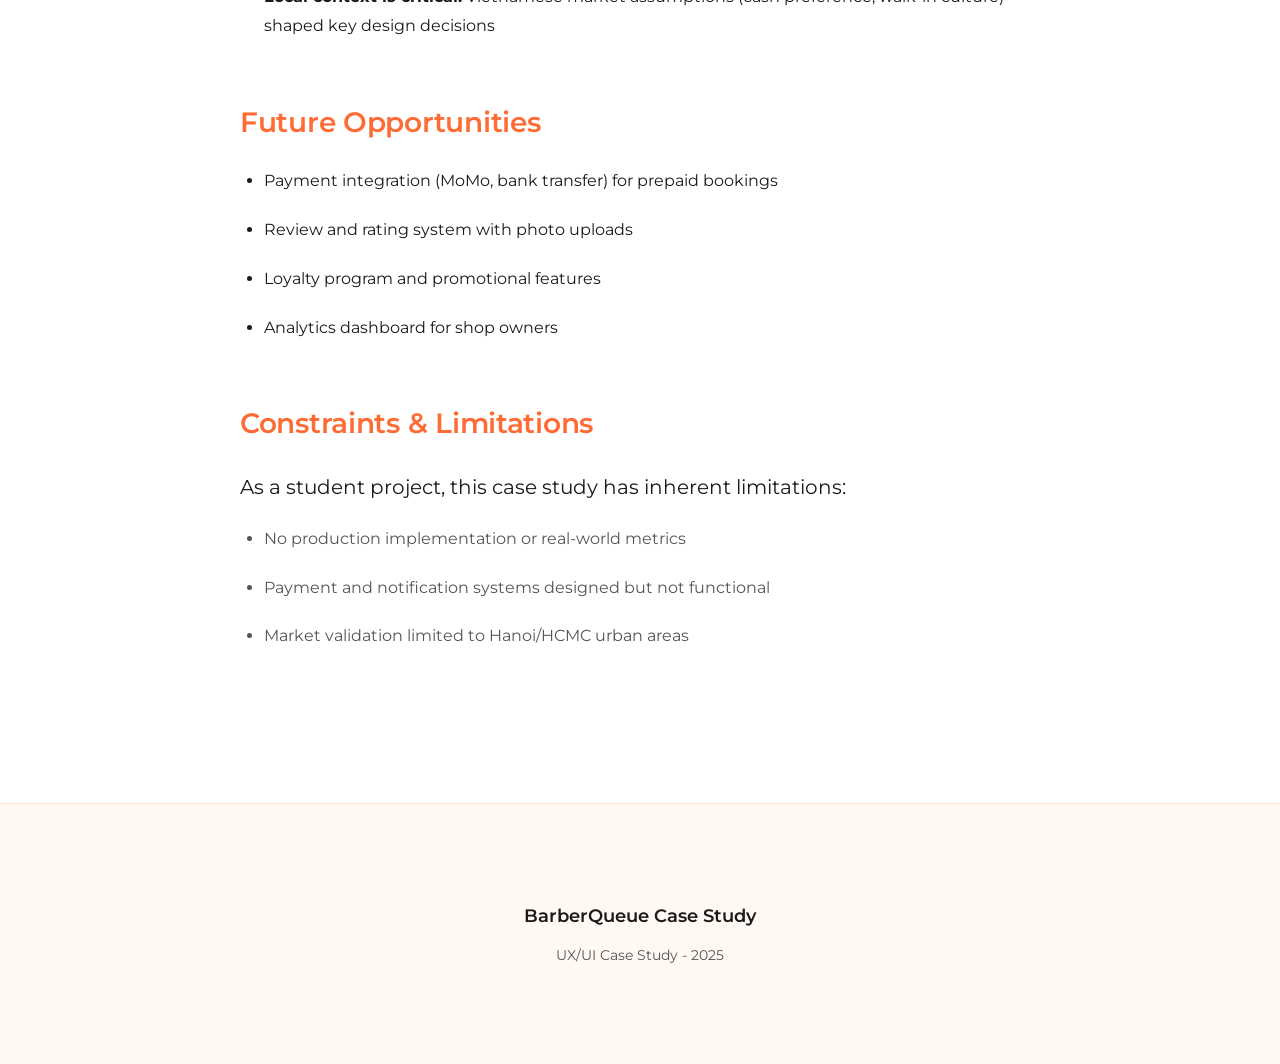
==== commit 9191b39c: "Modified Behance demo" ====
--- a/behance-demo/index.html
+++ b/behance-demo/index.html
@@ -6,7 +6,7 @@
   <title>BarberQueue - Case Study Demo</title>
   <link rel="preconnect" href="https://fonts.googleapis.com">
   <link rel="preconnect" href="https://fonts.gstatic.com" crossorigin>
-  <link href="https://fonts.googleapis.com/css2?family=Inter:wght@400;500;600;700&display=swap" rel="stylesheet">
+  <link href="https://fonts.googleapis.com/css2?family=Montserrat:wght@400;500;600;700&display=swap" rel="stylesheet">
   <link rel="stylesheet" href="style.css">
 </head>
 <body>
@@ -41,10 +41,8 @@
         </div>
       </div>
 
-      <figure class="image-placeholder image-placeholder--hero">
-        <div class="image-placeholder__inner">
-          <span>[Insert Image: Hero mockup showing app on phone with barbershop context]</span>
-        </div>
+      <figure class="image-showcase image-showcase--hero">
+        <img src="../assets/images/barbershop-background.png" alt="BarberQueue app in barbershop context" class="image-showcase__img">
       </figure>
     </div>
   </section>
@@ -113,10 +111,8 @@
         </div>
       </div>
 
-      <figure class="image-placeholder">
-        <div class="image-placeholder__inner">
-          <span>[Insert Image: Problem visualization - split screen showing frustrated customer on phone / messy barbershop schedule book]</span>
-        </div>
+      <figure class="image-showcase">
+        <img src="../assets/images/split_screen_customer.png" alt="Problem visualization - frustrated customer and shop owner" class="image-showcase__img">
         <figcaption>Current booking methods create friction for both customers and shop owners</figcaption>
       </figure>
     </div>
@@ -135,7 +131,7 @@
       <div class="persona-grid">
         <div class="persona-card">
           <div class="persona-card__header">
-            <div class="persona-card__avatar"></div>
+            <img src="../assets/images/customer-avatar.png" alt="Customer persona" class="persona-card__avatar-img">
             <div>
               <h3 class="persona-card__name">The Busy Professional</h3>
               <p class="persona-card__demo">Male/Female, 22-40 years old</p>
@@ -150,7 +146,7 @@
 
         <div class="persona-card">
           <div class="persona-card__header">
-            <div class="persona-card__avatar persona-card__avatar--alt"></div>
+            <img src="../assets/images/barber-avatar.png" alt="Barber persona" class="persona-card__avatar-img">
             <div>
               <h3 class="persona-card__name">The Shop Owner</h3>
               <p class="persona-card__demo">Small/Medium Barbershop (1-5 barbers)</p>
@@ -164,12 +160,6 @@
         </div>
       </div>
 
-      <figure class="image-placeholder">
-        <div class="image-placeholder__inner">
-          <span>[Insert Image: User persona cards with photos and detailed attributes]</span>
-        </div>
-        <figcaption>Primary personas developed from user research</figcaption>
-      </figure>
     </div>
   </section>
 
@@ -288,13 +278,6 @@
           </div>
         </div>
       </div>
-
-      <figure class="image-placeholder">
-        <div class="image-placeholder__inner">
-          <span>[Insert Image: Design process artifacts - sticky notes, sketches, wireframes collage]</span>
-        </div>
-        <figcaption>Artifacts from the research and ideation phases</figcaption>
-      </figure>
     </div>
   </section>
 
@@ -348,24 +331,24 @@
       <!-- 7.2 Typography -->
       <div class="visual-subsection">
         <h3>Typography</h3>
-        <p>Inter provides excellent readability across screen sizes with a modern, neutral character that doesn't compete with content.</p>
+        <p>Montserrat provides a modern, geometric aesthetic with excellent readability across screen sizes. Its versatile weight range enables clear hierarchy.</p>
 
         <div class="typography-showcase">
           <div class="type-sample">
             <span class="type-sample__label">Heading 1</span>
-            <span class="type-sample__preview" style="font-size: 32px; font-weight: 700;">Find a Barber</span>
+            <span class="type-sample__preview" style="font-size: 36px; font-weight: 700;">Find a Barber</span>
           </div>
           <div class="type-sample">
             <span class="type-sample__label">Heading 2</span>
-            <span class="type-sample__preview" style="font-size: 24px; font-weight: 600;">Select Time Slot</span>
+            <span class="type-sample__preview" style="font-size: 28px; font-weight: 600;">Select Time Slot</span>
           </div>
           <div class="type-sample">
             <span class="type-sample__label">Body</span>
-            <span class="type-sample__preview" style="font-size: 16px; font-weight: 400;">Book your appointment in seconds.</span>
+            <span class="type-sample__preview" style="font-size: 18px; font-weight: 400;">Book your appointment in seconds.</span>
           </div>
           <div class="type-sample">
             <span class="type-sample__label">Caption</span>
-            <span class="type-sample__preview" style="font-size: 14px; font-weight: 400; color: #666;">Available slots shown in orange</span>
+            <span class="type-sample__preview" style="font-size: 16px; font-weight: 400; color: #666;">Available slots shown in orange</span>
           </div>
         </div>
       </div>
@@ -390,12 +373,11 @@
         </div>
       </div>
 
-      <figure class="image-placeholder">
-        <div class="image-placeholder__inner">
-          <span>[Insert Image: Component library showing buttons, cards, inputs, icons]</span>
-        </div>
-        <figcaption>Core UI components from the design system</figcaption>
+      <figure class="image-showcase image-showcase--components">
+        <img src="../assets/images/buttons.png" alt="Button components" class="image-showcase__img">
+        <img src="../assets/images/icons.png" alt="Icon set" class="image-showcase__img">
       </figure>
+      <figcaption style="text-align: center; margin-top: var(--space-sm); font-size: 16px; color: var(--color-text-muted); font-style: italic;">Core UI components from the design system</figcaption>
     </div>
   </section>
 
@@ -414,12 +396,30 @@
         <h3>Booking Flow</h3>
         <p>The customer journey from shop discovery to confirmed appointment.</p>
 
-        <figure class="image-placeholder image-placeholder--screens">
-          <div class="image-placeholder__inner">
-            <span>[Insert Image: 4-5 phone screens showing: Home/Search → Shop Details → Service Selection → Time Picker → Confirmation]</span>
-          </div>
-          <figcaption>Complete booking flow: Search → Select → Confirm</figcaption>
-        </figure>
+        <div class="screenshot-gallery">
+          <div class="screenshot-gallery__item">
+            <div class="screenshot-gallery__phone">
+              <div class="screenshot-gallery__screen">
+                <img src="../assets/screenshots/home_screen.png" alt="Home Screen" class="screenshot-gallery__img">
+              </div>
+            </div>
+          </div>
+          <div class="screenshot-gallery__item">
+            <div class="screenshot-gallery__phone">
+              <div class="screenshot-gallery__screen">
+                <img src="../assets/screenshots/shop_details.png" alt="Shop Details" class="screenshot-gallery__img">
+              </div>
+            </div>
+          </div>
+          <div class="screenshot-gallery__item">
+            <div class="screenshot-gallery__phone">
+              <div class="screenshot-gallery__screen">
+                <img src="../assets/screenshots/booking.png" alt="Booking" class="screenshot-gallery__img">
+              </div>
+            </div>
+          </div>
+        </div>
+        <figcaption style="text-align: center; color: rgba(255,255,255,0.7); font-style: italic; margin-bottom: var(--space-lg);">Complete booking flow: Search → Select → Confirm</figcaption>
 
         <div class="screen-annotations">
           <div class="annotation">
@@ -432,11 +432,7 @@
           </div>
           <div class="annotation">
             <span class="annotation__num">3</span>
-            <p><strong>Service & Time:</strong> Service selection with pricing. Calendar with 30-minute slots. Real-time availability.</p>
-          </div>
-          <div class="annotation">
-            <span class="annotation__num">4</span>
-            <p><strong>Confirmation:</strong> Summary review. Optional discount code. Clear cancellation policy warning.</p>
+            <p><strong>Booking:</strong> Service selection with pricing. Calendar with 30-minute slots. Confirmation summary.</p>
           </div>
         </div>
       </div>
@@ -446,40 +442,65 @@
         <h3>Barber Selection</h3>
         <p>Choosing a specific barber based on portfolio and availability.</p>
 
-        <figure class="image-placeholder image-placeholder--screens">
-          <div class="image-placeholder__inner">
-            <span>[Insert Image: 3 screens showing: Barber List → Barber Profile → Availability Calendar]</span>
-          </div>
-          <figcaption>Barber selection with profile and portfolio viewing</figcaption>
-        </figure>
+        <div class="screenshot-gallery">
+          <div class="screenshot-gallery__item">
+            <div class="screenshot-gallery__phone">
+              <div class="screenshot-gallery__screen">
+                <img src="../assets/screenshots/shop_details.png" alt="Shop with Barbers" class="screenshot-gallery__img">
+              </div>
+            </div>
+          </div>
+          <div class="screenshot-gallery__item">
+            <div class="screenshot-gallery__phone">
+              <div class="screenshot-gallery__screen">
+                <img src="../assets/screenshots/booking.png" alt="Availability Calendar" class="screenshot-gallery__img">
+              </div>
+            </div>
+          </div>
+        </div>
+        <figcaption style="text-align: center; color: rgba(255,255,255,0.7); font-style: italic; margin-bottom: var(--space-lg);">Barber selection with profile and availability viewing</figcaption>
 
         <div class="screen-annotations">
           <div class="annotation">
             <span class="annotation__num">1</span>
-            <p><strong>Barber List:</strong> All barbers at selected shop with ratings, specialties, next available slot.</p>
+            <p><strong>Shop & Barbers:</strong> All barbers at selected shop with ratings, specialties, next available slot.</p>
           </div>
           <div class="annotation">
             <span class="annotation__num">2</span>
-            <p><strong>Profile:</strong> Photo gallery of past work. Customer reviews. Years of experience.</p>
-          </div>
-          <div class="annotation">
-            <span class="annotation__num">3</span>
             <p><strong>Calendar:</strong> Week view with available/blocked slots. Orange indicates open times.</p>
           </div>
         </div>
       </div>
 
-      <!-- 8.3 Schedule Management -->
+      <!-- 8.3 Schedule Management (Shop Owner) - TEMPORARILY HIDDEN
       <div class="screens-subsection">
         <h3>Schedule Management (Shop Owner)</h3>
         <p>Tools for barbershop staff to manage daily operations.</p>
 
-        <figure class="image-placeholder image-placeholder--screens">
-          <div class="image-placeholder__inner">
-            <span>[Insert Image: 3 screens showing: Daily Calendar → Appointment Detail → Block Time Modal]</span>
-          </div>
-          <figcaption>Shop owner dashboard for schedule management</figcaption>
-        </figure>
+        <div class="screenshot-gallery">
+          <div class="screenshot-gallery__item">
+            <div class="screenshot-gallery__phone">
+              <div class="screenshot-gallery__screen">
+                <img src="../assets/screenshots/home_screen.png" alt="Daily Calendar" class="screenshot-gallery__img">
+              </div>
+            </div>
+          </div>
+          <div class="screenshot-gallery__item">
+            <div class="screenshot-gallery__phone">
+              <div class="screenshot-gallery__screen">
+                <img src="../assets/screenshots/booking.png" alt="Appointment Detail" class="screenshot-gallery__img">
+              </div>
+            </div>
+          </div>
+          <div class="screenshot-gallery__item">
+            <div class="screenshot-gallery__phone">
+              <div class="screenshot-gallery__screen">
+                <img src="../assets/screenshots/login_screen.png" alt="Block Time Modal" class="screenshot-gallery__img">
+              </div>
+            </div>
+          </div>
+        </div>
+        <figcaption style="text-align: center; color: rgba(255,255,255,0.7); font-style: italic; margin-bottom: var(--space-lg);">Shop owner dashboard for schedule management</figcaption>
 
         <div class="screen-annotations">
           <div class="annotation">
@@ -496,32 +517,7 @@
           </div>
         </div>
       </div>
-    </div>
-  </section>
-
-  <!-- ============================================
-       SECTION 9: INTERACTIVE PROTOTYPE
-       ============================================ -->
-  <section class="section">
-    <div class="container">
-      <header class="section__header">
-        <h2 class="section__title">Interactive Prototype</h2>
-        <p class="section__subtitle">Experience the core booking flow</p>
-      </header>
-
-      <div class="prototype-block">
-        <figure class="image-placeholder image-placeholder--prototype">
-          <div class="image-placeholder__inner">
-            <span>[Insert: Figma Embed or Prototype Recording GIF]</span>
-            <p style="margin-top: 16px; font-size: 14px;">Click to interact with the prototype</p>
-          </div>
-        </figure>
-
-        <div class="prototype-links">
-          <p>View the full interactive prototype:</p>
-          <a href="#" class="prototype-link">[Insert Figma Prototype Link]</a>
-        </div>
-      </div>
+      -->
     </div>
   </section>
 
@@ -568,20 +564,13 @@
           <h3>Constraints & Limitations</h3>
           <p>As a student project, this case study has inherent limitations:</p>
           <ul class="outcome-list outcome-list--muted">
-            <li>User research sample size was limited (20 participants)</li>
+            <!-- <li>User research sample size was limited (20 participants)</li> -->
             <li>No production implementation or real-world metrics</li>
             <li>Payment and notification systems designed but not functional</li>
             <li>Market validation limited to Hanoi/HCMC urban areas</li>
           </ul>
         </div>
       </div>
-
-      <figure class="image-placeholder">
-        <div class="image-placeholder__inner">
-          <span>[Insert Image: Final hero shot - multiple screens arranged showing the complete product]</span>
-        </div>
-        <figcaption>BarberQueue MVP - Complete screen collection</figcaption>
-      </figure>
     </div>
   </section>
 
--- a/behance-demo/style.css
+++ b/behance-demo/style.css
@@ -5,14 +5,14 @@
 
 /* CSS Variables */
 :root {
-  --font-family: 'Inter', -apple-system, BlinkMacSystemFont, sans-serif;
+  --font-family: 'Montserrat', -apple-system, BlinkMacSystemFont, sans-serif;
 
   /* BarberQueue brand palette */
   --color-primary: #FF6B35;
   --color-secondary: #F7931E;
   --color-text: #1a1a1a;
-  --color-text-muted: #666666;
-  --color-text-light: #999999;
+  --color-text-muted: #555555;
+  --color-text-light: #888888;
   --color-bg: #ffffff;
   --color-bg-light: #FFF3E6;
   --color-bg-warm: #FFF8F3;
@@ -24,16 +24,16 @@
   --color-accent-light: #FFF3E6;
 
   /* Spacing */
-  --space-xs: 8px;
-  --space-sm: 16px;
-  --space-md: 24px;
-  --space-lg: 48px;
-  --space-xl: 80px;
-  --space-2xl: 120px;
+  --space-xs: 10px;
+  --space-sm: 20px;
+  --space-md: 32px;
+  --space-lg: 56px;
+  --space-xl: 96px;
+  --space-2xl: 140px;
 
   /* Layout */
-  --max-width: 900px;
-  --max-width-narrow: 700px;
+  --max-width: 1000px;
+  --max-width-narrow: 800px;
 }
 
 /* Reset */
@@ -49,8 +49,8 @@
 
 body {
   font-family: var(--font-family);
-  font-size: 17px;
-  line-height: 1.7;
+  font-size: 20px;
+  line-height: 1.8;
   color: var(--color-text);
   background: var(--color-bg-warm);
   -webkit-font-smoothing: antialiased;
@@ -112,7 +112,7 @@
 }
 
 .section__title {
-  font-size: 32px;
+  font-size: 42px;
   font-weight: 700;
   margin-bottom: var(--space-xs);
   letter-spacing: -0.02em;
@@ -120,9 +120,9 @@
 }
 
 .section__subtitle {
-  font-size: 18px;
-  color: var(--color-text-muted);
-  max-width: 600px;
+  font-size: 22px;
+  color: var(--color-text-muted);
+  max-width: 700px;
   margin: 0 auto;
 }
 
@@ -130,7 +130,7 @@
    Typography
    ============================================ */
 h3 {
-  font-size: 22px;
+  font-size: 28px;
   font-weight: 600;
   margin-bottom: var(--space-sm);
   letter-spacing: -0.01em;
@@ -138,7 +138,7 @@
 }
 
 h4 {
-  font-size: 18px;
+  font-size: 22px;
   font-weight: 600;
   margin-bottom: var(--space-xs);
   color: var(--color-primary);
@@ -153,8 +153,8 @@
 }
 
 .lead {
-  font-size: 20px;
-  line-height: 1.6;
+  font-size: 24px;
+  line-height: 1.7;
   color: var(--color-text-muted);
   max-width: var(--max-width-narrow);
   margin: 0 auto var(--space-lg);
@@ -184,7 +184,7 @@
 }
 
 .cover__title {
-  font-size: clamp(48px, 8vw, 72px);
+  font-size: clamp(56px, 10vw, 84px);
   font-weight: 700;
   letter-spacing: -0.03em;
   margin-bottom: var(--space-sm);
@@ -192,9 +192,9 @@
 }
 
 .cover__subtitle {
-  font-size: 20px;
-  color: var(--color-text-muted);
-  max-width: 500px;
+  font-size: 24px;
+  color: var(--color-text-muted);
+  max-width: 600px;
   margin: 0 auto var(--space-lg);
 }
 
@@ -222,6 +222,87 @@
 .cover__meta-value {
   font-size: 15px;
   font-weight: 500;
+}
+
+/* ============================================
+   Image Showcase (Real Images)
+   ============================================ */
+.image-showcase {
+  margin: var(--space-lg) 0;
+  border-radius: 16px;
+  overflow: hidden;
+  box-shadow: 0 20px 60px rgba(0, 0, 0, 0.15);
+}
+
+.image-showcase__img {
+  width: 100%;
+  height: auto;
+  display: block;
+}
+
+.image-showcase--hero {
+  margin-top: var(--space-xl);
+  border-radius: 0;
+  box-shadow: none;
+  overflow: visible;
+}
+
+.image-showcase--hero .image-showcase__img {
+  max-height: none;
+  object-fit: contain;
+}
+
+.image-showcase--full {
+  border-radius: 0;
+  box-shadow: none;
+  margin: var(--space-lg) calc(-1 * var(--space-md));
+  width: calc(100% + 2 * var(--space-md));
+}
+
+.image-showcase--components {
+  display: grid;
+  grid-template-columns: repeat(2, 1fr);
+  gap: var(--space-md);
+  border-radius: 0;
+  box-shadow: none;
+}
+
+.image-showcase--components .image-showcase__img {
+  border-radius: 12px;
+  box-shadow: 0 10px 30px rgba(0, 0, 0, 0.1);
+}
+
+/* Screenshot Gallery */
+.screenshot-gallery {
+  display: flex;
+  gap: var(--space-md);
+  justify-content: center;
+  flex-wrap: wrap;
+  margin: var(--space-lg) 0;
+}
+
+.screenshot-gallery__item {
+  width: 180px;
+  flex-shrink: 0;
+}
+
+.screenshot-gallery__phone {
+  background: linear-gradient(145deg, #2a2a2a 0%, #1a1a1a 100%);
+  border-radius: 28px;
+  padding: 8px;
+  box-shadow: 0 20px 40px rgba(0, 0, 0, 0.3);
+}
+
+.screenshot-gallery__screen {
+  border-radius: 22px;
+  overflow: hidden;
+  background: var(--color-bg-light);
+}
+
+.screenshot-gallery__img {
+  width: 100%;
+  height: auto;
+  display: block;
 }
 
 /* ============================================
@@ -426,8 +507,8 @@
 }
 
 .persona-card__avatar {
-  width: 56px;
-  height: 56px;
+  width: 72px;
+  height: 72px;
   background: var(--color-border);
   border-radius: 50%;
 }
@@ -436,14 +517,22 @@
   background: var(--color-text-muted);
 }
 
+.persona-card__avatar-img {
+  width: 72px;
+  height: 72px;
+  border-radius: 50%;
+  object-fit: cover;
+  border: 3px solid var(--color-primary);
+}
+
 .persona-card__name {
-  font-size: 18px;
-  margin-bottom: 2px;
+  font-size: 22px;
+  margin-bottom: 4px;
   color: var(--color-primary);
 }
 
 .persona-card__demo {
-  font-size: 14px;
+  font-size: 16px;
   color: var(--color-text-muted);
   margin: 0;
 }
@@ -819,8 +908,24 @@
     --space-2xl: 80px;
   }
 
+  body {
+    font-size: 18px;
+  }
+
   .section__title {
-    font-size: 28px;
+    font-size: 32px;
+  }
+
+  .section__subtitle {
+    font-size: 18px;
+  }
+
+  h3 {
+    font-size: 24px;
+  }
+
+  h4 {
+    font-size: 20px;
   }
 
   .overview-grid,
